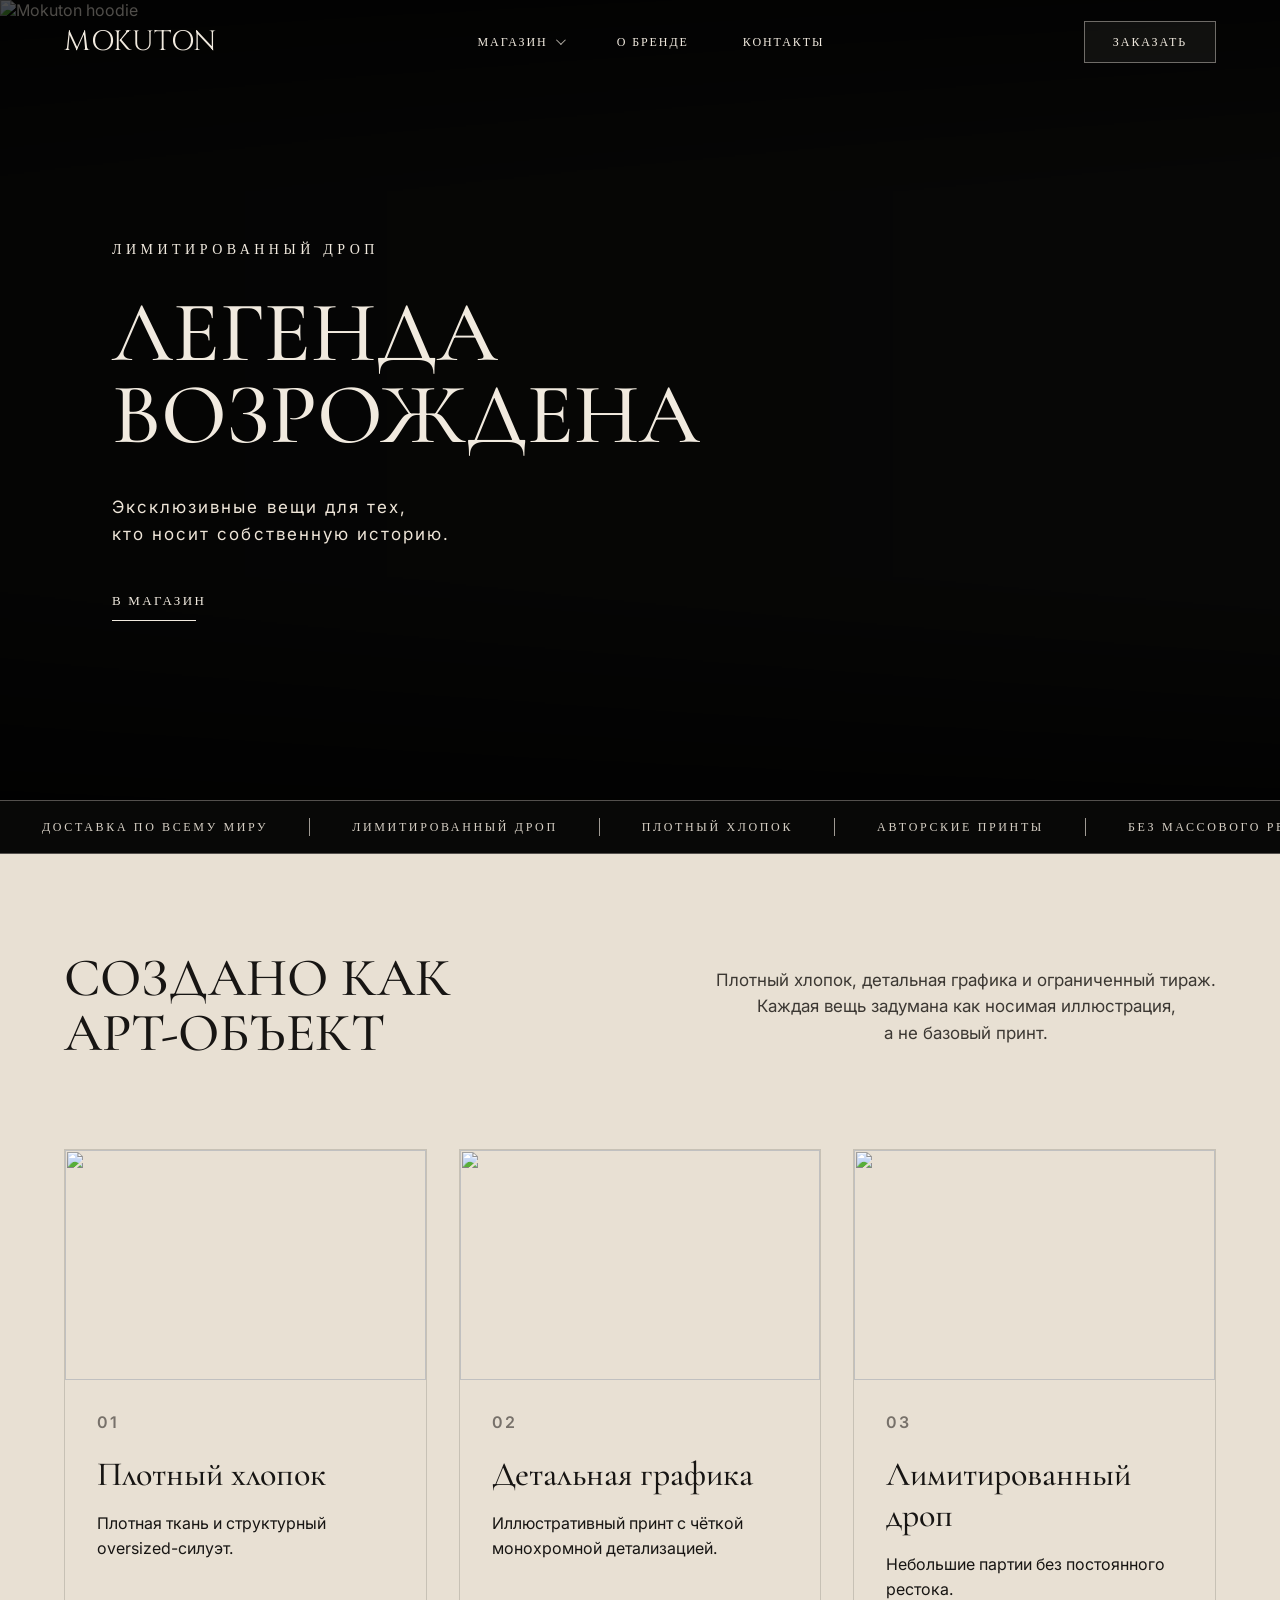
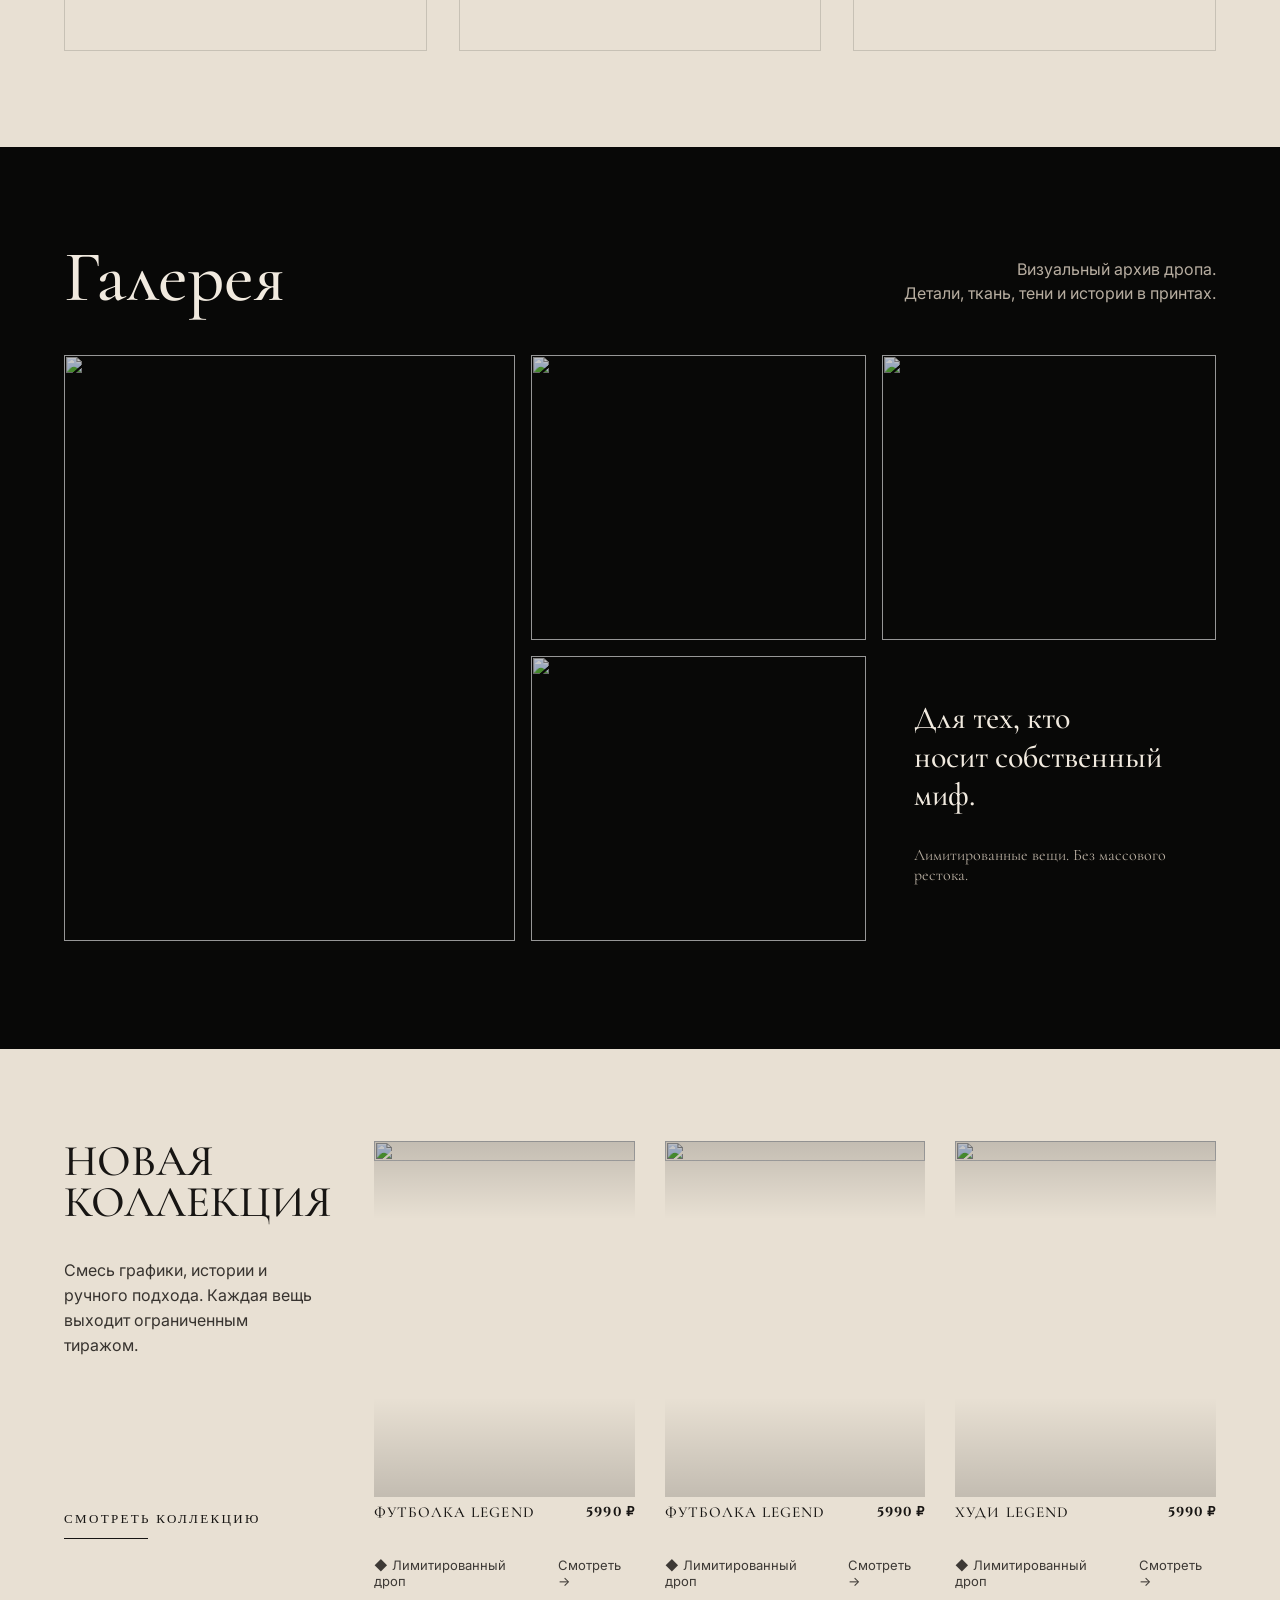
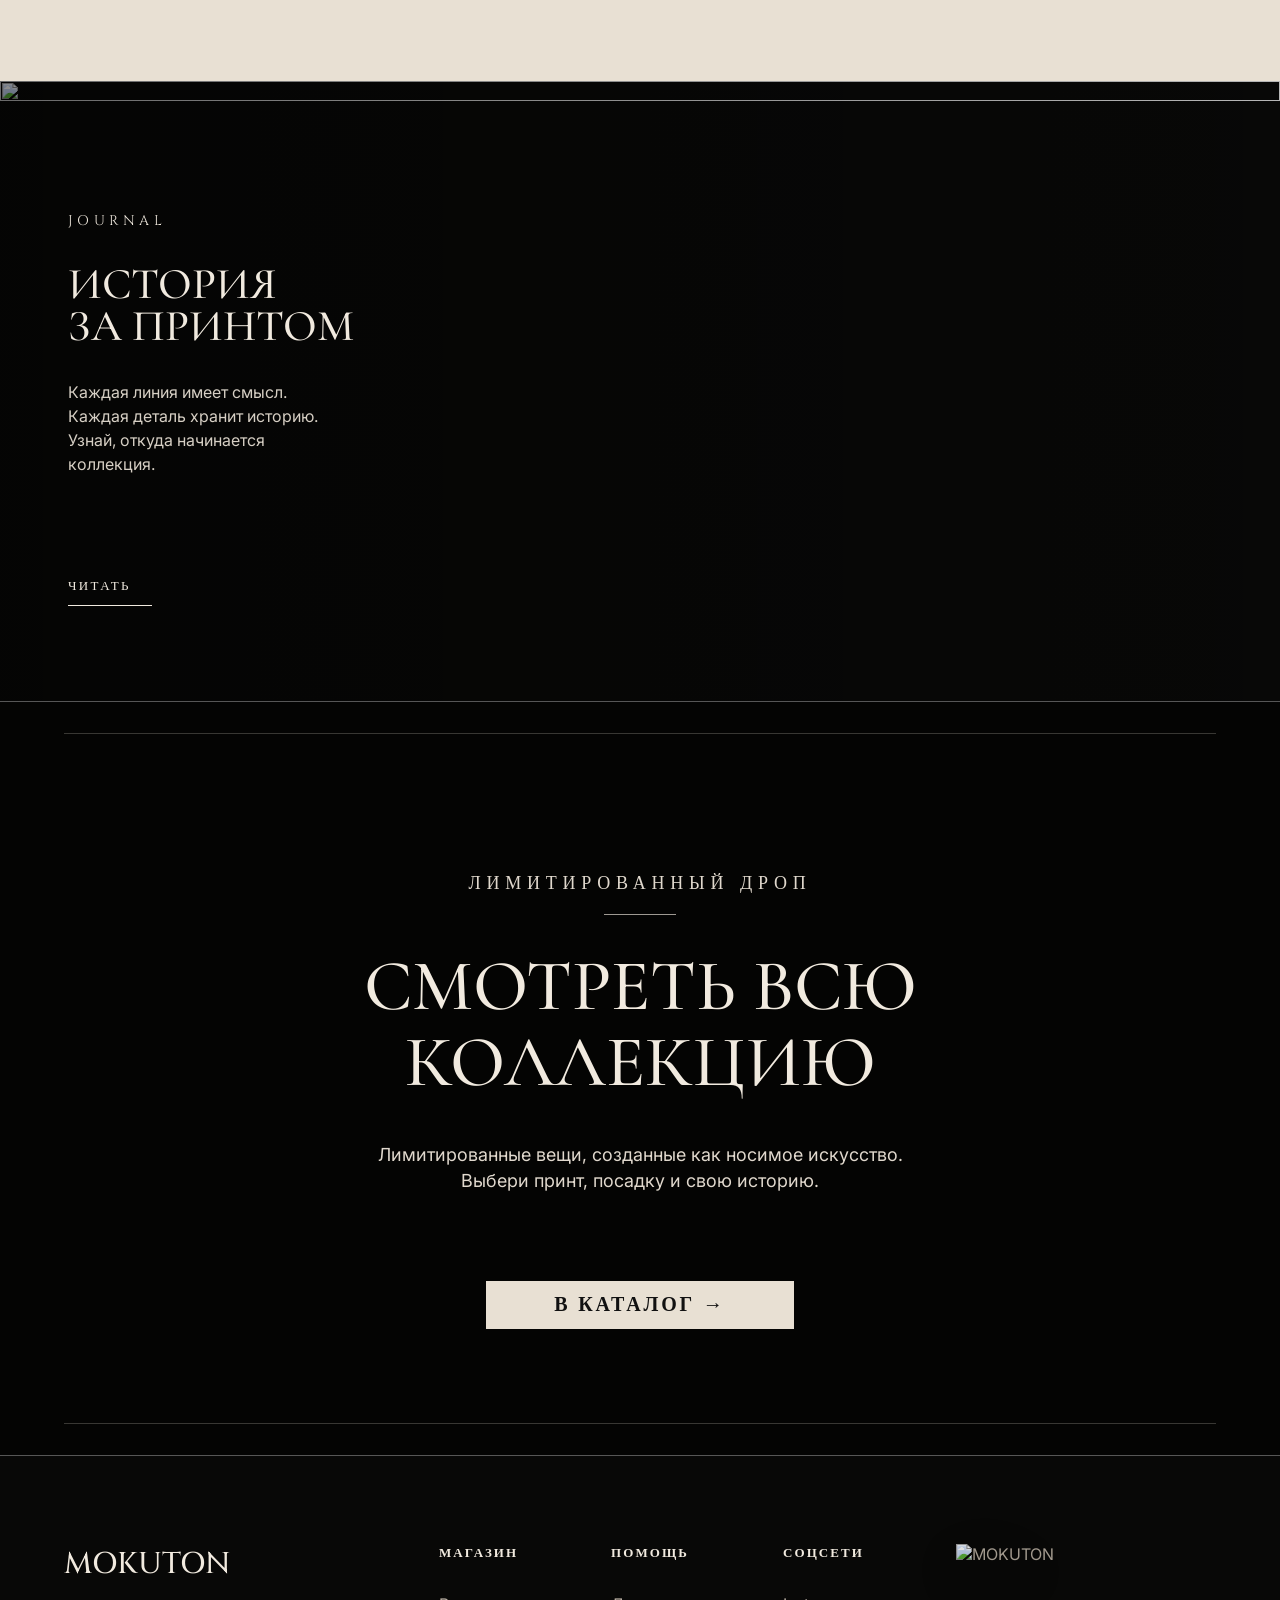
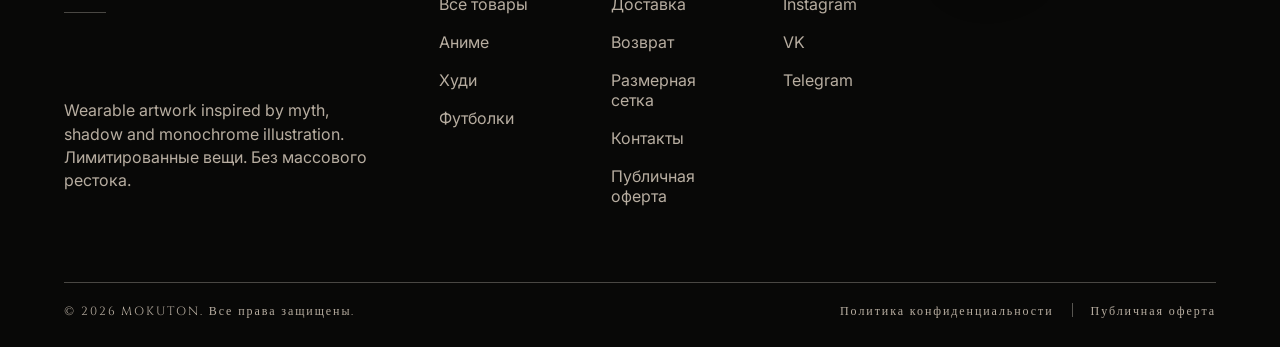
==== index.html @ a5b57335 "Add files via upload" ====
<!DOCTYPE html>
<html lang="ru">
<head>
  <meta charset="UTF-8" />
  <meta name="viewport" content="width=device-width, initial-scale=1.0" />
  <title>MOKUTON</title>
  <link rel="icon" href="favicon.ico" sizes="any">
  <link rel="icon" href="favicon.svg" type="image/svg+xml">
  <link rel="icon" type="image/png" sizes="96x96" href="favicon-96x96.png">
  <link rel="apple-touch-icon" sizes="180x180" href="apple-touch-icon.png">
  <link rel="manifest" href="site.webmanifest">
  <link rel="preconnect" href="https://fonts.googleapis.com">
  <link rel="preconnect" href="https://fonts.gstatic.com" crossorigin>
  <link href="https://fonts.googleapis.com/css2?family=Cinzel:wght@400;500;600&family=Cormorant+Garamond:wght@400;500;600&family=Inter:wght@300;400;500;600&display=swap" rel="stylesheet">

  <link rel="stylesheet" href="css/style.css" />
</head>
<body>

  <header class="header">
    <a href="index.html" class="logo">MOKUTON</a>

    <nav class="nav" aria-label="Основная навигация">
      <div class="nav-dropdown">
        <button type="button" class="nav-link nav-dropdown-trigger" aria-label="Открыть меню магазина">
          Магазин
        </button>

        <div class="nav-dropdown-menu" aria-label="Разделы магазина">
          <p class="nav-dropdown-title">Магазин</p>
          <span class="nav-dropdown-divider"></span>
          <a href="catalog.html">Каталог</a>
          <a href="delivery.html#shipping">Доставка</a>
          <a href="delivery.html#returns">Возврат</a>
          <a href="size-guide.html">Размерная сетка</a>
          <a href="contacts.html">Контакты</a>
          <a href="privacy.html">Политика конфиденциальности</a>
          <a href="offer.html">Публичная оферта</a>
        </div>
      </div>

      <a href="index.html#about">О бренде</a>
      <a href="contacts.html">Контакты</a>
    </nav>

    <div class="header-actions">
      <a href="catalog.html" class="header-order-btn">Заказать</a>
    </div>
  </header>

  <main>

    <section class="hero">
      <img src="img/hero-hoodie.png" alt="Mokuton hoodie" class="hero-img">
      <img src="img/hero-hoodie-cut.png" alt="" class="hero-hoodie-cut" aria-hidden="true">

      <div class="hero-content">
        <p class="eyebrow">Лимитированный дроп</p>
        <h1>Легенда<br>возрождена</h1>
        <p class="hero-text">
          Эксклюзивные вещи для тех,<br>
          кто носит собственную историю.
        </p>
        <a href="catalog.html" class="text-link">В магазин</a>
      </div>
    </section>

    <section class="marquee">
      <div class="marquee-track">
        <span>Доставка по всему миру</span>
        <span>Лимитированный дроп</span>
        <span>Плотный хлопок</span>
        <span>Авторские принты</span>
        <span>Без массового рестока</span>

        <span>Доставка по всему миру</span>
        <span>Лимитированный дроп</span>
        <span>Плотный хлопок</span>
        <span>Авторские принты</span>
        <span>Без массового рестока</span>
      </div>
    </section>

    <section class="quality">
      <div class="section-head">
        <h2>Создано как<br>арт-объект</h2>
        <p>
          Плотный хлопок, детальная графика и ограниченный тираж.<br>
          Каждая вещь задумана как носимая иллюстрация,<br>
          а не базовый принт.
        </p>
      </div>

      <div class="quality-grid">
        <article class="quality-card">
          <img src="img/quality-1.png" alt="">
          <div>
            <span>01</span>
            <h3>Плотный хлопок</h3>
            <p>Плотная ткань и структурный oversized-силуэт.</p>
          </div>
        </article>

        <article class="quality-card">
          <img src="img/quality-2.png" alt="">
          <div>
            <span>02</span>
            <h3>Детальная графика</h3>
            <p>Иллюстративный принт с чёткой монохромной детализацией.</p>
          </div>
        </article>

        <article class="quality-card">
          <img src="img/quality-3.png" alt="">
          <div>
            <span>03</span>
            <h3>Лимитированный дроп</h3>
            <p>Небольшие партии без постоянного рестока.</p>
          </div>
        </article>
      </div>
    </section>

    <section class="gallery">
      <div class="gallery-top">
        <h2>Галерея</h2>
        <p>
          Визуальный архив дропа.<br>
          Детали, ткань, тени и истории в принтах.
        </p>
      </div>

      <div class="gallery-grid">
        <img class="gallery-large" src="img/gallery-1.png" alt="">
        <img src="img/gallery-2.png" alt="">
        <img src="img/gallery-4.png" alt="">
        <img src="img/gallery-3.png" alt="">

        <div class="gallery-note">
          <h3>Для тех, кто<br>носит собственный миф.</h3>
          <p>Лимитированные вещи. Без массового рестока.</p>
        </div>
      </div>
    </section>

    <section class="collection" id="collection">
      <div class="collection-text">
        <h2>Новая<br>коллекция</h2>
        <p>
          Смесь графики, истории и ручного подхода.
          Каждая вещь выходит ограниченным тиражом.
        </p>
        <a href="catalog.html" class="text-link dark">Смотреть коллекцию</a>
      </div>

      <div class="product-grid">
        <article class="product-card">
          <img src="img/tshirt-black.png" alt="">
          <div class="product-row">
            <h3>Футболка Legend</h3>
            <strong>5990 ₽</strong>
          </div>
          <div class="product-row small">
            <span>◆ Лимитированный дроп</span>
            <a href="catalog.html">Смотреть →</a>
          </div>
        </article>

        <article class="product-card">
          <img src="img/tshirt-white.png" alt="">
          <div class="product-row">
            <h3>Футболка Legend</h3>
            <strong>5990 ₽</strong>
          </div>
          <div class="product-row small">
            <span>◆ Лимитированный дроп</span>
            <a href="catalog.html">Смотреть →</a>
          </div>
        </article>

        <article class="product-card">
          <img src="img/hoodie-white.png" alt="">
          <div class="product-row">
            <h3>Худи Legend</h3>
            <strong>5990 ₽</strong>
          </div>
          <div class="product-row small">
            <span>◆ Лимитированный дроп</span>
            <a href="catalog.html">Смотреть →</a>
          </div>
        </article>
      </div>
    </section>

    <section class="story" id="story">
      <img src="img/story-fon.png" alt="" class="story-img">

      <div class="story-content">
        <p class="eyebrow">Journal</p>
        <h2>История<br>за принтом</h2>
        <p>
          Каждая линия имеет смысл.<br>
          Каждая деталь хранит историю.<br>
          Узнай, откуда начинается<br>
          коллекция.
        </p>
        <a href="contacts.html" class="text-link">Читать</a>
      </div>
    </section>

    <section class="catalog-cta">
      <div class="catalog-bg-slider">
        <img src="img/fon-end-wide.png" alt="">
      </div>

      <div class="catalog-content">
        <p class="eyebrow">Лимитированный дроп</p>
        <h2>Смотреть всю<br>коллекцию</h2>
        <p>
            Лимитированные вещи, созданные как носимое искусство.<br>
            Выбери принт, посадку и свою историю.
        </p>
        <a href="catalog.html" class="big-btn">В каталог →</a>
      </div>
    </section>

  </main>

  <footer class="footer" id="about">
    <div class="footer-grid">
      <div>
        <h2>MOKUTON</h2>
        <p>
          Wearable artwork inspired by myth,<br>
          shadow and monochrome illustration.<br>
          Лимитированные вещи. Без массового рестока.
        </p>
      </div>

      <div>
        <h4>Магазин</h4>
        <a href="catalog.html">Все товары</a>
        <a href="catalog.html">Аниме</a>
        <a href="catalog.html">Худи</a>
        <a href="catalog.html">Футболки</a>
      </div>

      <div>
        <h4>Помощь</h4>
        <a href="delivery.html#shipping">Доставка</a>
        <a href="delivery.html#returns">Возврат</a>
        <a href="size-guide.html">Размерная сетка</a>
        <a href="contacts.html">Контакты</a>
        <a href="offer.html">Публичная оферта</a>
      </div>

      <div>
        <h4>Соцсети</h4>
        <a href="contacts.html">Instagram</a>
        <a href="contacts.html">VK</a>
        <a href="contacts.html">Telegram</a>
      </div>

      <div class="footer-logo-card">
        <img src="img/logo-footer.png" alt="MOKUTON" class="footer-logo-img">
      </div>
    </div>

    <div class="footer-bottom">
      <span>© 2026 MOKUTON. Все права защищены.</span>

      <div class="footer-legal">
        <a href="privacy.html">Политика конфиденциальности</a>
        <a href="offer.html">Публичная оферта</a>
      </div>
    </div>
  </footer>

  <script src="js/main.js"></script>
</body>
</html>
---- css/style.css ----
:root {
  --black: #080807;
  --dark: #11100e;
  --cream: #e8e0d3;
  --text: #f1eadf;
  --muted: #b7ada0;
  --line: rgba(241, 234, 223, 0.28);
}

* {
  box-sizing: border-box;
}

body {
  margin: 0;
  background: var(--black);
  color: var(--text);
  font-family: "Inter", sans-serif;
}

a {
  color: inherit;
  text-decoration: none;
}

img {
  width: 100%;
  display: block;
}

.header {
  position: fixed;
  z-index: 100;
  top: 0;
  left: 0;
  width: 100%;
  height: 84px;
  padding: 0 64px;

  display: grid;
  grid-template-columns: 1fr auto 1fr;
  align-items: center;

  color: var(--text);
  font-family: "Cinzel", serif;
  letter-spacing: 0.16em;
  text-transform: uppercase;
  font-size: 12px;

  background: transparent;
  border-bottom: 1px solid transparent;

  transition:
    background 0.35s ease,
    backdrop-filter 0.35s ease,
    border-color 0.35s ease,
    box-shadow 0.35s ease;
}

.header.scrolled {
  background: rgba(8, 8, 8, 0.75);
  backdrop-filter: blur(12px);
  -webkit-backdrop-filter: blur(12px);
  border-bottom: 1px solid rgba(255, 255, 255, 0.08);
  box-shadow: 0 8px 30px rgba(0, 0, 0, 0.25);
}

.logo {
  font-family: "Cinzel", serif;
  font-size: 28px;
  letter-spacing: 0.02em;
  text-transform: none;
}

.nav {
  display: flex;
  gap: 48px;
}

.header-actions {
  display: flex;
  justify-content: flex-end;
  gap: 36px;
}

.hero {
  position: relative;
  min-height: 800px;
  overflow: hidden;
}

.hero::after {
  content: "";
  position: absolute;
  inset: 0;
  background:
    linear-gradient(to bottom, rgba(0,0,0,.55), rgba(0,0,0,0) 24%, rgba(0,0,0,0) 72%, rgba(0,0,0,.65)),
    linear-gradient(90deg, rgba(0,0,0,.35), rgba(0,0,0,.03));
  pointer-events: none;
  z-index: 1;
}

.story::after,
.catalog-cta::after {
  content: "";
  position: absolute;
  inset: 0;
  background: linear-gradient(90deg, rgba(0,0,0,.45), rgba(0,0,0,.05));
  pointer-events: none;
}

.hero-img,
.story-img,
.catalog-bg {
  height: 100%;
  min-height: inherit;
  object-fit: cover;
}

.hero-content {
  position: absolute;
  z-index: 2;
  top: 240px;
  left: 112px;
  max-width: 460px;
}

.eyebrow {
  margin: 0 0 34px;
  font-family: "Cinzel", serif;
  font-size: 14px;
  letter-spacing: 0.32em;
  text-transform: uppercase;
}

h1,
h2,
h3 {
  margin: 0;
  font-family: "Cormorant Garamond", serif;
  font-weight: 500;
}

.hero h1 {
  font-size: 86px;
  line-height: 0.95;
  text-transform: uppercase;
}

.hero-text {
  margin: 38px 0 42px;
  font-size: 17px;
  line-height: 1.55;
  letter-spacing: 0.12em;
  color: #eee5d8;
}

.text-link {
  position: relative;
  font-family: "Cinzel", serif;
  font-size: 13px;
  letter-spacing: 0.18em;
  text-transform: uppercase;
}

.text-link::after {
  content: "";
  display: block;
  width: 84px;
  height: 1px;
  margin-top: 10px;
  background: currentColor;
}

.quality {
  background: var(--cream);
  color: #171513;
  padding: 96px 64px;
}

.section-head {
  display: flex;
  justify-content: space-between;
  align-items: flex-start;
  gap: 48px;
  margin-bottom: 86px;
}

.section-head h2 {
  font-size: 54px;
  line-height: 1.02;
  text-transform: uppercase;
}

.section-head p {
  max-width: 520px;
  text-align: center;
  font-size: 17px;
  line-height: 1.55;
  color: #3c3833;
}

.quality-grid {
  display: grid;
  grid-template-columns: repeat(3, 1fr);
  gap: 32px;
}

.quality-card {
  border: 1px solid rgba(0,0,0,.14);
}

.quality-card img {
  height: 230px;
  object-fit: cover;
}

.quality-card div {
  min-height: 220px;
  padding: 32px;
}

.quality-card span {
  font-weight: 600;
  color: #77716a;
  letter-spacing: 0.12em;
}

.quality-card h3 {
  margin-top: 22px;
  font-size: 34px;
}

.quality-card p {
  font-size: 16px;
  line-height: 1.55;
}

.gallery {
  padding: 86px 64px 108px;
  background: var(--black);
}

.gallery-top {
  display: flex;
  justify-content: space-between;
  align-items: flex-end;
  margin-bottom: 34px;
}

.gallery-top h2 {
  font-size: 72px;
}

.gallery-top p {
  text-align: right;
  color: var(--muted);
  line-height: 1.5;
}

.gallery-grid {
  display: grid;
  grid-template-columns: 1.35fr 1fr 1fr;
  grid-auto-rows: 285px;
  gap: 16px;
}

.gallery-grid img {
  height: 100%;
  object-fit: cover;
}

.gallery-large {
  grid-row: span 2;
}

.gallery-note {
  padding: 40px 32px;
  display: flex;
  flex-direction: column;
  justify-content: flex-end;
}

.gallery-note h3 {
  font-size: 32px;
  line-height: 1.2;
}

.gallery-note p {
  margin-top: 30px;
  font-family: "Cormorant Garamond", serif;
  color: var(--muted);
}

.collection {
  display: grid;
  grid-template-columns: 250px 1fr;
  gap: 60px;
  padding: 92px 64px;
  background: var(--cream);
  color: #171513;
}

.collection-text h2 {
  font-size: 44px;
  line-height: 0.95;
  text-transform: uppercase;
}

.collection-text p {
  margin: 34px 0 150px;
  font-size: 16px;
  line-height: 1.55;
  color: #37332f;
}

.product-grid {
  display: grid;
  grid-template-columns: repeat(3, 1fr);
  gap: 30px;
}

.product-card img {
  aspect-ratio: 1 / 1.3;
  object-fit: cover;
}

.product-row {
  display: flex;
  justify-content: space-between;
  gap: 20px;
  margin-top: 24px;
  font-family: "Cinzel", serif;
  font-size: 13px;
  letter-spacing: 0.08em;
  text-transform: uppercase;
}

.product-row.small {
  margin-top: 36px;
  font-family: "Inter", sans-serif;
  text-transform: none;
  letter-spacing: 0;
  color: #3d3935;
}

.marquee {
  overflow: hidden;
  border-top: 1px solid rgba(241, 234, 223, 0.32);
  border-bottom: 1px solid rgba(241, 234, 223, 0.32);
  background: #080807;
  color: #d6cfc4;
  font-family: "Cinzel", serif;
  letter-spacing: 0.22em;
  text-transform: uppercase;
  font-size: 12px;
}

.marquee-track {
  display: flex;
  width: max-content;
  animation: marquee 24s linear infinite;
}

.marquee span {
  position: relative;
  padding: 18px 42px;
  white-space: nowrap;
}

.marquee span::after {
  content: "";
  position: absolute;
  right: 0;
  top: 17px;
  width: 1px;
  height: 18px;
  background: rgba(241, 234, 223, 0.65);
}

@keyframes marquee {
  from {
    transform: translateX(0);
  }

  to {
    transform: translateX(-50%);
  }
}

.story {
  position: relative;
  min-height: 620px;
  overflow: hidden;
}

.story-content {
  position: absolute;
  z-index: 2;
  top: 130px;
  left: 68px;
}

.story h2 {
  font-size: 44px;
  line-height: 0.95;
  text-transform: uppercase;
}

.story p:not(.eyebrow) {
  margin: 32px 0 98px;
  color: #d6cfc4;
  line-height: 1.5;
}

.catalog-cta {
  position: relative;
  min-height: 755px;
  overflow: hidden;
  display: flex;
  align-items: center;
  justify-content: center;
  text-align: center;
  background: #080807;
}

.catalog-bg-slider {
  position: absolute;
  inset: 0;
  width: 100%;
  height: 100%;
  overflow: hidden;
}

.catalog-bg-slider img {
  position: absolute;
  top: 0;
  left: 50%;
  height: 100%;
  width: 140%;
  max-width: none;
  object-fit: cover;
  transform: translateX(-50%);
  animation: catalog-pan 38s ease-in-out infinite alternate;
}

@keyframes catalog-pan {
  0% {
    transform: translateX(-56%);
  }

  100% {
    transform: translateX(-44%);
  }
}

.catalog-cta::after {
  content: "";
  position: absolute;
  inset: 0;
  background: rgba(0,0,0,.55);
  pointer-events: none;
  z-index: 1;
}

.catalog-cta::before {
  content: "";
  position: absolute;
  z-index: 2;
  left: 64px;
  right: 64px;
  top: 32px;
  bottom: 32px;
  border-top: 1px solid rgba(241, 234, 223, 0.22);
  border-bottom: 1px solid rgba(241, 234, 223, 0.22);
  pointer-events: none;
}

.catalog-content {
  position: relative;
  z-index: 3;
  max-width: 900px;
  padding: 0 24px;
  text-align: center;
}

.catalog-content .eyebrow::after {
  content: "";
  display: block;
  width: 72px;
  height: 1px;
  margin: 18px auto 0;
  background: rgba(241, 234, 223, 0.65);
}


.catalog-content .eyebrow {
  margin-bottom: 34px;
}

.catalog-content h2 {
  font-size: 72px;
  line-height: 1.05;
  text-transform: uppercase;
}

.catalog-content p {
  margin: 42px 0 88px;
  font-size: 18px;
  line-height: 1.4;
  color: #e0d8cd;
}

.big-btn {
  display: inline-flex;
  align-items: center;
  justify-content: center;
  min-width: 308px;
  height: 48px;
  background: var(--cream);
  color: #111;
  font-family: "Cinzel", serif;
  font-weight: 600;
  font-size: 20px;
  letter-spacing: 0.14em;
  text-transform: uppercase;
}

.footer {
  padding: 88px 64px 28px;
  background: var(--black);
  color: var(--muted);
}

.footer-grid {
  display: grid;
  grid-template-columns: 2.2fr .8fr .8fr .8fr 1.8fr;
  gap: 56px;
  padding-bottom: 58px;
  border-bottom: 1px solid var(--line);
}

.footer h2 {
  font-family: "Cinzel", serif;
  font-size: 30px;
  color: var(--text);
  margin-bottom: 86px;
}

.footer h4 {
  margin: 0 0 32px;
  font-family: "Cinzel", serif;
  color: var(--text);
  letter-spacing: 0.16em;
  text-transform: uppercase;
  font-size: 13px;
}

.footer a {
  display: block;
  margin-bottom: 18px;
}

.footer p {
  line-height: 1.45;
}

.footer form {
  margin-top: 22px;
  display: flex;
  height: 48px;
  border: 1px solid var(--line);
}

.footer input {
  flex: 1;
  min-width: 0;
  border: 0;
  background: transparent;
  color: var(--text);
  padding: 0 16px;
  font-family: "Cinzel", serif;
  letter-spacing: 0.14em;
}

.footer button {
  border: 0;
  background: transparent;
  color: var(--text);
  padding: 0 18px;
  font-family: "Cinzel", serif;
  text-transform: uppercase;
  letter-spacing: 0.14em;
}

.footer-bottom {
  display: flex;
  justify-content: space-between;
  padding-top: 20px;
  font-family: "Cinzel", serif;
  font-size: 12px;
  letter-spacing: 0.16em;
}

@media (max-width: 900px) {
  .header {
    padding: 0 24px;
    grid-template-columns: 1fr auto;
  }

  .nav {
    display: none;
  }

  .header-actions {
    gap: 18px;
    font-size: 10px;
  }

  .hero {
    min-height: 720px;
  }

  .hero-content {
    left: 28px;
    top: 220px;
  }

  .hero h1 {
    font-size: 58px;
  }

  .quality,
  .gallery,
  .collection,
  .footer {
    padding-left: 24px;
    padding-right: 24px;
  }

  .section-head,
  .gallery-top {
    display: block;
  }

  .section-head p,
  .gallery-top p {
    text-align: left;
  }

  .quality-grid,
  .product-grid,
  .footer-grid {
    grid-template-columns: 1fr;
  }

  .collection {
    grid-template-columns: 1fr;
  }

  .collection-text p {
    margin-bottom: 42px;
  }

  .gallery-grid {
    grid-template-columns: 1fr;
    grid-auto-rows: auto;
  }

  .gallery-grid img,
  .gallery-large {
    height: auto;
    grid-row: auto;
  }

  .catalog-content h2 {
    font-size: 46px;
  }

  .footer-bottom {
    display: block;
  }

  .footer-bottom span {
    display: block;
    margin-bottom: 14px;
  }
}

/* Затемнение фотографий в галерее */
.gallery-grid img {
  filter: brightness(0.78);
}

/* На наведении чуть светлее */
.gallery-grid img:hover {
  filter: brightness(0.95);
  transition: filter 0.3s ease;
}

/* Затемнение сверху и снизу в карточках коллекции */
.product-card img {
  filter: brightness(0.9);
}

/* Более кинематографичная виньетка на карточках */
.product-card {
  position: relative;
}

.product-card::after {
  content: "";
  position: absolute;
  left: 0;
  right: 0;
  top: 0;
  height: calc(100% - 92px);
  pointer-events: none;
  background:
    linear-gradient(to bottom, rgba(0,0,0,0.16), rgba(0,0,0,0) 22%, rgba(0,0,0,0) 72%, rgba(0,0,0,0.16));
}

.footer h2::after {
  content: "";
  display: block;
  width: 42px;
  height: 1px;
  margin-top: 28px;
  background: rgba(241, 234, 223, 0.28);
}
/* ==============================
   CATALOG PAGE
   ============================== */

.catalog-page {
  background: var(--black);
  color: var(--text);
  min-height: 100vh;
}

.catalog-hero-screen {
  min-height: 520px;
  padding: 170px 64px 92px;
  display: flex;
  flex-direction: column;
  justify-content: flex-end;
  background:
    radial-gradient(circle at 72% 22%, rgba(232, 224, 211, 0.16), transparent 28%),
    linear-gradient(135deg, rgba(232, 224, 211, 0.08), rgba(8, 8, 7, 0) 48%),
    #080807;
  border-bottom: 1px solid rgba(241, 234, 223, 0.18);
}

.catalog-hero-screen h1 {
  max-width: 820px;
  font-size: 92px;
  line-height: 0.9;
  text-transform: uppercase;
}

.catalog-hero-screen p:not(.eyebrow) {
  max-width: 590px;
  margin: 38px 0 0;
  color: var(--muted);
  font-size: 17px;
  line-height: 1.55;
}

.catalog-constructor {
  padding: 88px 64px 110px;
}

.quick-catalog {
  margin-bottom: 96px;
  padding: 34px;
  border: 1px solid rgba(241, 234, 223, 0.18);
  background:
    radial-gradient(circle at 80% 18%, rgba(232,224,211,.10), transparent 28%),
    linear-gradient(135deg, rgba(232,224,211,.05), rgba(232,224,211,0) 42%),
    #0c0b0a;
}

.quick-catalog-head {
  display: grid;
  grid-template-columns: minmax(260px, 0.8fr) minmax(360px, 1fr);
  gap: 46px;
  align-items: end;
  padding-bottom: 30px;
  border-bottom: 1px solid rgba(241, 234, 223, 0.16);
}

.quick-catalog-head .eyebrow {
  margin-bottom: 16px;
  color: var(--muted);
}

.quick-catalog-head h2 {
  font-size: 46px;
  line-height: 1;
  text-transform: uppercase;
}

.quick-catalog-head p:not(.eyebrow) {
  max-width: 620px;
  margin: 0;
  color: var(--muted);
  line-height: 1.55;
}

.quick-filter-row {
  display: flex;
  flex-wrap: wrap;
  gap: 12px;
  margin-top: 28px;
}

.quick-filter {
  min-height: 42px;
  padding: 0 20px;
  border: 1px solid rgba(241, 234, 223, 0.25);
  background: transparent;
  color: var(--text);
  font-family: "Cinzel", serif;
  font-size: 12px;
  letter-spacing: 0.14em;
  text-transform: uppercase;
  cursor: pointer;
  transition:
    background 0.25s ease,
    color 0.25s ease,
    border-color 0.25s ease,
    transform 0.25s ease;
}

.quick-filter:hover,
.quick-filter.is-active {
  background: var(--cream);
  color: #111;
  border-color: var(--cream);
}

.quick-filter:hover {
  transform: translateY(-2px);
}

.quick-product-grid {
  display: grid;
  grid-template-columns: repeat(3, 1fr);
  gap: 18px;
  margin-top: 28px;
}

.quick-product-card {
  position: relative;
  overflow: hidden;
  border: 1px solid rgba(241, 234, 223, 0.16);
  background: #11100e;
  color: var(--text);
  padding: 0;
  text-align: left;
  cursor: pointer;
  transition:
    transform 0.28s ease,
    border-color 0.28s ease,
    background 0.28s ease;
}

.quick-product-card:hover {
  transform: translateY(-5px);
  border-color: rgba(241, 234, 223, 0.48);
  background: #151311;
}

.quick-product-kicker {
  position: absolute;
  z-index: 2;
  top: 18px;
  left: 18px;
  right: 18px;
  font-family: "Cinzel", serif;
  font-size: 10px;
  letter-spacing: 0.18em;
  text-transform: uppercase;
  color: rgba(241, 234, 223, 0.74);
}

.quick-product-image {
  height: 255px;
  overflow: hidden;
  background: var(--cream);
}

.quick-product-image img {
  height: 100%;
  object-fit: cover;
  filter: brightness(0.84);
  transition: transform 0.45s ease, filter 0.45s ease;
}

.quick-product-card:hover .quick-product-image img {
  transform: scale(1.045);
  filter: brightness(0.96);
}

.quick-product-info {
  display: flex;
  justify-content: space-between;
  gap: 18px;
  padding: 22px;
  font-family: "Cinzel", serif;
  letter-spacing: 0.08em;
  text-transform: uppercase;
}

.quick-product-info h3 {
  font-size: 20px;
  line-height: 1.05;
}

.quick-product-info strong {
  white-space: nowrap;
  font-size: 13px;
}

.quick-empty {
  grid-column: 1 / -1;
  padding: 34px;
  border: 1px solid rgba(241, 234, 223, 0.16);
  color: var(--muted);
}

.quick-empty h3 {
  color: var(--text);
  font-size: 30px;
}

.catalog-step {
  margin-bottom: 76px;
}

.catalog-step.is-hidden,
.product-result.is-hidden {
  display: none;
}

.catalog-step-head {
  display: grid;
  grid-template-columns: 74px 1fr;
  gap: 24px;
  align-items: start;
  margin-bottom: 28px;
}

.catalog-step-head > span {
  width: 52px;
  height: 52px;
  display: inline-flex;
  align-items: center;
  justify-content: center;
  border: 1px solid rgba(241, 234, 223, 0.34);
  border-radius: 50%;
  font-family: "Cinzel", serif;
  font-size: 13px;
  color: var(--muted);
}

.catalog-step-head h2 {
  font-size: 46px;
  line-height: 1;
  text-transform: uppercase;
}

.catalog-step-head p {
  max-width: 570px;
  margin: 14px 0 0;
  color: var(--muted);
  line-height: 1.5;
}

.choice-grid {
  display: grid;
  gap: 18px;
}

.anime-choice-grid {
  grid-template-columns: repeat(5, 1fr);
}

.design-choice-grid,
.garment-choice-grid {
  grid-template-columns: repeat(3, 1fr);
}

.choice-tile {
  position: relative;
  min-height: 260px;
  padding: 24px;
  overflow: hidden;
  border: 1px solid rgba(241, 234, 223, 0.18);
  background: #11100e;
  color: var(--text);
  cursor: pointer;
  text-align: left;
  transition:
    transform 0.28s ease,
    opacity 0.28s ease,
    border-color 0.28s ease,
    filter 0.28s ease;
}

.choice-tile::before {
  content: "";
  position: absolute;
  inset: 0;
  z-index: 0;
  background:
    linear-gradient(to bottom, rgba(0,0,0,0.04), rgba(0,0,0,0.72)),
    var(--tile-bg, radial-gradient(circle at 50% 30%, rgba(232,224,211,.25), transparent 38%));
  filter: contrast(1.08);
}

.choice-tile::after {
  content: "";
  position: absolute;
  left: 18px;
  right: 18px;
  top: 18px;
  bottom: 18px;
  z-index: 1;
  border: 1px solid rgba(241, 234, 223, 0.16);
  pointer-events: none;
}

.choice-tile:hover {
  transform: translateY(-4px);
  border-color: rgba(241, 234, 223, 0.45);
}

.choice-tile.is-selected {
  border-color: var(--cream);
  transform: translateY(-6px);
}

.choice-tile.is-muted {
  opacity: 0.34;
  filter: grayscale(1);
}

.choice-tile-content {
  position: relative;
  z-index: 2;
  min-height: 212px;
  display: flex;
  flex-direction: column;
  justify-content: flex-end;
}

.choice-tile-kicker {
  margin-bottom: auto;
  font-family: "Cinzel", serif;
  font-size: 11px;
  letter-spacing: 0.22em;
  text-transform: uppercase;
  color: rgba(241, 234, 223, 0.68);
}

.choice-tile h3 {
  font-size: 33px;
  line-height: 1;
}

.choice-tile p {
  margin: 14px 0 0;
  color: #d4cbc0;
  line-height: 1.45;
}

.garment-choice-grid .choice-tile {
  min-height: 210px;
}

.garment-choice-grid .choice-tile-content {
  min-height: 162px;
}

.product-result {
  margin-top: 18px;
  border-top: 1px solid rgba(241, 234, 223, 0.22);
  padding-top: 76px;
}

.product-detail-card {
  display: grid;
  grid-template-columns: minmax(360px, 1.1fr) minmax(360px, 0.9fr);
  gap: 58px;
  align-items: stretch;
}

.product-detail-media {
  position: relative;
  min-height: 660px;
  background: var(--cream);
  overflow: hidden;
}

.product-detail-media img {
  width: 100%;
  height: 100%;
  object-fit: cover;
  filter: brightness(0.92);
}

.product-detail-info {
  padding: 54px;
  border: 1px solid rgba(241, 234, 223, 0.22);
  background:
    linear-gradient(135deg, rgba(232,224,211,.08), rgba(232,224,211,0) 38%),
    #0d0c0b;
}

.product-detail-info .eyebrow {
  margin-bottom: 22px;
  color: var(--muted);
}

.product-detail-info h2 {
  font-size: 62px;
  line-height: 0.94;
  text-transform: uppercase;
}

.product-price {
  margin-top: 30px;
  font-family: "Cinzel", serif;
  font-size: 24px;
  letter-spacing: 0.08em;
}

.product-description {
  max-width: 520px;
  margin: 34px 0 0;
  color: var(--muted);
  line-height: 1.6;
}

.product-options {
  margin-top: 42px;
}

.product-options h3 {
  margin-bottom: 16px;
  font-family: "Cinzel", serif;
  font-size: 13px;
  letter-spacing: 0.18em;
  text-transform: uppercase;
}

.size-list {
  display: flex;
  flex-wrap: wrap;
  gap: 12px;
}

.size-btn {
  width: 54px;
  height: 42px;
  border: 1px solid rgba(241, 234, 223, 0.34);
  background: transparent;
  color: var(--text);
  font-family: "Cinzel", serif;
  cursor: pointer;
}

.size-btn:hover,
.size-btn.is-selected {
  background: var(--cream);
  color: #111;
}

.product-meta {
  display: grid;
  grid-template-columns: 1fr 1fr;
  gap: 18px;
  margin-top: 40px;
  color: var(--muted);
  line-height: 1.45;
}

.product-meta strong {
  display: block;
  margin-bottom: 8px;
  color: var(--text);
  font-family: "Cinzel", serif;
  font-size: 12px;
  letter-spacing: 0.16em;
  text-transform: uppercase;
}

.product-actions {
  display: flex;
  flex-wrap: wrap;
  gap: 14px;
  margin-top: 46px;
}

.product-actions .big-btn {
  min-width: 260px;
  height: 52px;
  font-size: 15px;
}

.secondary-btn {
  min-width: 210px;
  height: 52px;
  display: inline-flex;
  align-items: center;
  justify-content: center;
  border: 1px solid rgba(241, 234, 223, 0.34);
  font-family: "Cinzel", serif;
  font-size: 13px;
  letter-spacing: 0.14em;
  text-transform: uppercase;
}

@media (max-width: 1100px) {
  .anime-choice-grid,
  .quick-product-grid {
    grid-template-columns: repeat(2, 1fr);
  }

  .design-choice-grid,
  .garment-choice-grid,
  .product-detail-card {
    grid-template-columns: 1fr;
  }

  .product-detail-media {
    min-height: 520px;
  }
}

@media (max-width: 900px) {
  .catalog-hero-screen,
  .catalog-constructor {
    padding-left: 24px;
    padding-right: 24px;
  }

  .quick-catalog {
    padding: 24px;
  }

  .quick-catalog-head {
    grid-template-columns: 1fr;
    gap: 20px;
  }

  .quick-catalog-head h2 {
    font-size: 36px;
  }

  .quick-product-grid {
    grid-template-columns: 1fr;
  }

  .catalog-hero-screen h1 {
    font-size: 56px;
  }

  .catalog-step-head {
    grid-template-columns: 1fr;
  }

  .catalog-step-head h2 {
    font-size: 36px;
  }

  .anime-choice-grid,
  .design-choice-grid,
  .garment-choice-grid {
    grid-template-columns: 1fr;
  }

  .product-detail-info {
    padding: 32px 24px;
  }

  .product-detail-info h2 {
    font-size: 42px;
  }

  .product-meta {
    grid-template-columns: 1fr;
  }
}

/* === MOKUTON catalog cards v2: cleaner quick cards + visible tags === */
.quick-product-grid {
  grid-template-columns: repeat(3, minmax(0, 1fr));
  gap: 22px;
}

.quick-product-card {
  display: flex;
  flex-direction: column;
  min-height: 407px;
  border: 1px solid rgba(241, 234, 223, 0.18);
  background: #080807;
  color: rgba(241, 234, 223, 0.82);
  transition:
    transform 0.28s ease,
    border-color 0.28s ease,
    background 0.28s ease,
    color 0.28s ease;
}

.quick-product-card:hover {
  transform: translateY(-5px);
  border-color: rgba(241, 234, 223, 0.58);
  background: #0d0c0b;
  color: #fff;
}

.quick-product-kicker {
  display: none;
}

.quick-product-image {
  height: 285px;
  background: var(--cream);
  overflow: hidden;
  border-bottom: 1px solid rgba(241, 234, 223, 0.12);
}

.quick-product-image img {
  width: 100%;
  height: 100%;
  object-fit: cover;
  filter: brightness(0.88) saturate(0.96);
  transition: transform 0.55s ease, filter 0.55s ease;
}

.quick-product-card:hover .quick-product-image img {
  transform: scale(1.04);
  filter: brightness(1) saturate(1);
}

.quick-product-info {
  display: grid;
  grid-template-columns: 1fr auto;
  grid-template-areas:
    "title price"
    "subtitle tags";
  column-gap: 24px;
  row-gap: 10px;
  align-items: start;
  padding: 24px 26px 26px;
  min-height: 122px;
  font-family: "Cinzel", serif;
  letter-spacing: 0.06em;
  text-transform: none;
}

.quick-product-info h3 {
  grid-area: title;
  margin: 0;
  max-width: 260px;
  color: rgba(241, 234, 223, 0.88);
  font-family: "Inter", sans-serif;
  font-size: 26px;
  font-weight: 400;
  line-height: 1.15;
  letter-spacing: 0.01em;
  text-transform: none;
  transition: color 0.28s ease;
}

.quick-product-card:hover .quick-product-info h3 {
  color: #fff;
}

.quick-product-subtitle {
  grid-area: subtitle;
  color: rgba(241, 234, 223, 0.55);
  font-family: "Cinzel", serif;
  font-size: 11px;
  line-height: 1.25;
  letter-spacing: 0.16em;
  text-transform: uppercase;
  transition: color 0.28s ease;
}

.quick-product-card:hover .quick-product-subtitle {
  color: rgba(241, 234, 223, 0.82);
}

.quick-product-info strong {
  grid-area: price;
  white-space: nowrap;
  color: rgba(241, 234, 223, 0.86);
  font-family: "Inter", sans-serif;
  font-size: 24px;
  font-weight: 400;
  letter-spacing: 0.01em;
  transition: color 0.28s ease;
}

.quick-product-card:hover .quick-product-info strong {
  color: #fff;
}

.quick-product-tags {
  grid-area: tags;
  display: flex;
  flex-direction: column;
  align-items: flex-end;
  gap: 3px;
  max-width: 170px;
}

.quick-product-tags span {
  color: rgba(241, 234, 223, 0.42);
  font-family: "Inter", sans-serif;
  font-size: 13px;
  line-height: 1.1;
  letter-spacing: 0.01em;
  text-transform: none;
  transition: color 0.28s ease;
}

.quick-product-card:hover .quick-product-tags span {
  color: rgba(241, 234, 223, 0.88);
}

.product-tags {
  display: flex;
  flex-wrap: wrap;
  gap: 8px;
  margin: 24px 0 0;
}

.product-tags span {
  display: inline-flex;
  min-height: 30px;
  align-items: center;
  padding: 0 12px;
  border: 1px solid rgba(241, 234, 223, 0.24);
  color: rgba(241, 234, 223, 0.76);
  font-family: "Inter", sans-serif;
  font-size: 13px;
  letter-spacing: 0.02em;
}

@media (max-width: 1100px) {
  .quick-product-grid {
    grid-template-columns: repeat(2, minmax(0, 1fr));
  }
}

@media (max-width: 700px) {
  .quick-product-grid {
    grid-template-columns: 1fr;
  }

  .quick-product-info {
    grid-template-columns: 1fr;
    grid-template-areas:
      "title"
      "subtitle"
      "price"
      "tags";
  }

  .quick-product-tags {
    align-items: flex-start;
  }
}

/* === Product detail gallery with multiple images === */
.product-detail-media {
  display: flex;
  flex-direction: column;
  min-height: 660px;
}

.product-main-image-wrap {
  flex: 1;
  min-height: 560px;
  overflow: hidden;
  background: var(--cream);
}

.product-main-image-wrap img {
  width: 100%;
  height: 100%;
  min-height: 560px;
  object-fit: cover;
  filter: brightness(0.92);
  transition: transform 0.55s ease, filter 0.35s ease;
}

.product-detail-media:hover .product-main-image-wrap img {
  transform: scale(1.025);
  filter: brightness(0.98);
}

.product-thumbs {
  display: grid;
  grid-template-columns: repeat(auto-fit, minmax(74px, 1fr));
  gap: 10px;
  padding: 14px;
  border-top: 1px solid rgba(241, 234, 223, 0.16);
  background: #080807;
}

.product-thumb {
  height: 88px;
  padding: 0;
  border: 1px solid rgba(241, 234, 223, 0.18);
  background: var(--cream);
  cursor: pointer;
  overflow: hidden;
  opacity: 0.55;
  transition:
    opacity 0.28s ease,
    border-color 0.28s ease,
    transform 0.28s ease;
}

.product-thumb img {
  width: 100%;
  height: 100%;
  object-fit: cover;
  filter: brightness(0.86);
  transition: transform 0.38s ease, filter 0.28s ease;
}

.product-thumb:hover,
.product-thumb.is-selected {
  opacity: 1;
  border-color: rgba(241, 234, 223, 0.72);
  transform: translateY(-2px);
}

.product-thumb:hover img,
.product-thumb.is-selected img {
  transform: scale(1.06);
  filter: brightness(1);
}

@media (max-width: 1100px) {
  .product-detail-media {
    min-height: auto;
  }

  .product-main-image-wrap {
    min-height: 480px;
  }

  .product-main-image-wrap img {
    min-height: 480px;
  }
}

@media (max-width: 560px) {
  .product-main-image-wrap {
    min-height: 360px;
  }

  .product-main-image-wrap img {
    min-height: 360px;
  }

  .product-thumbs {
    grid-template-columns: repeat(3, 1fr);
  }

  .product-thumb {
    height: 74px;
  }
}

/* === Product gallery: inner dots, wheel switch, hover preview === */
.product-detail-media {
  display: block;
  min-height: 660px;
}

.product-main-image-wrap {
  position: relative;
  min-height: 660px;
  height: 100%;
  overflow: hidden;
  background: var(--cream);
  cursor: default;
}

.product-main-image-wrap img.product-main-image {
  width: 100%;
  height: 100%;
  min-height: 660px;
  object-fit: cover;
  filter: brightness(0.92);
  transition: transform 0.55s ease, filter 0.35s ease, opacity 0.25s ease;
}

.product-detail-media:hover .product-main-image-wrap img.product-main-image {
  transform: scale(1.025);
  filter: brightness(0.98);
}

.product-gallery-dots {
  position: absolute;
  z-index: 6;
  left: 22px;
  top: 50%;
  transform: translateY(-50%);
  display: flex;
  flex-direction: column;
  gap: 12px;
  padding: 10px 8px;
  background: rgba(8, 8, 7, 0.18);
  backdrop-filter: blur(5px);
  -webkit-backdrop-filter: blur(5px);
}

.product-gallery-dot {
  width: 12px;
  height: 12px;
  padding: 0;
  border: 1px solid rgba(232, 224, 211, 0.56);
  background: rgba(232, 224, 211, 0.22);
  cursor: pointer;
  transition:
    background 0.24s ease,
    border-color 0.24s ease,
    transform 0.24s ease,
    box-shadow 0.24s ease;
}

.product-gallery-dot:hover,
.product-gallery-dot.is-selected {
  background: rgba(232, 224, 211, 0.96);
  border-color: rgba(232, 224, 211, 1);
  transform: scale(1.22);
  box-shadow: 0 0 18px rgba(232, 224, 211, 0.22);
}

.product-gallery-hint {
  position: absolute;
  z-index: 5;
  left: 22px;
  bottom: 22px;
  font-family: "Cinzel", serif;
  font-size: 10px;
  letter-spacing: 0.18em;
  text-transform: uppercase;
  color: rgba(241, 234, 223, 0.48);
  opacity: 0;
  transform: translateY(4px);
  transition: opacity 0.24s ease, transform 0.24s ease, color 0.24s ease;
  pointer-events: none;
}

.product-main-image-wrap:hover .product-gallery-hint {
  opacity: 1;
  transform: translateY(0);
  color: rgba(241, 234, 223, 0.78);
}

.gallery-hover-preview {
  position: fixed;
  z-index: 9999;
  width: 138px;
  aspect-ratio: 1 / 1.25;
  pointer-events: none;
  opacity: 0;
  transform: translateY(8px) scale(0.98);
  transition: opacity 0.16s ease, transform 0.16s ease;
  background: #080807;
  border: 1px solid rgba(232, 224, 211, 0.38);
  box-shadow: 0 18px 42px rgba(0, 0, 0, 0.38);
  padding: 6px;
}

.gallery-hover-preview.is-visible {
  opacity: 1;
  transform: translateY(0) scale(1);
}

.gallery-hover-preview img {
  width: 100%;
  height: 100%;
  object-fit: cover;
  display: block;
}

.product-thumbs {
  display: none !important;
}

@media (max-width: 900px) {
  .product-detail-media,
  .product-main-image-wrap,
  .product-main-image-wrap img.product-main-image {
    min-height: 480px;
  }

  .product-gallery-dots {
    left: 16px;
    gap: 10px;
  }

  .gallery-hover-preview {
    display: none;
  }
}


/* === MOKUTON FIX: quick cards layout, price font, skeleton loading, load more button === */
/* This block intentionally overrides older quick-card rules above. */

.quick-product-grid {
  display: grid;
  grid-template-columns: repeat(3, minmax(0, 1fr));
  gap: 22px;
  margin-top: 28px;
}

.quick-product-card {
  position: relative;
  display: flex;
  flex-direction: column;
  min-height: 407px;
  overflow: hidden;
  padding: 0;
  border: 1px solid rgba(241, 234, 223, 0.18);
  background: #080807;
  color: rgba(241, 234, 223, 0.82);
  text-align: left;
  cursor: pointer;
  transition:
    transform 0.28s ease,
    border-color 0.28s ease,
    background 0.28s ease,
    color 0.28s ease;
}

.quick-product-card:hover {
  transform: translateY(-5px);
  border-color: rgba(241, 234, 223, 0.58);
  background: #0d0c0b;
  color: #fff;
}

.quick-product-image {
  height: 285px;
  background: var(--cream);
  overflow: hidden;
  border-bottom: 1px solid rgba(241, 234, 223, 0.12);
}

.quick-product-image img {
  width: 100%;
  height: 100%;
  object-fit: cover;
  filter: brightness(0.88) saturate(0.96);
  transition: transform 0.55s ease, filter 0.55s ease;
}

.quick-product-card:hover .quick-product-image img {
  transform: scale(1.04);
  filter: brightness(1) saturate(1);
}

.quick-product-bottom {
  display: grid;
  grid-template-columns: minmax(0, 1fr) auto;
  gap: 24px;
  align-items: start;
  padding: 24px 26px 26px;
  min-height: 122px;
}

.quick-product-bottom .quick-product-info {
  display: flex;
  flex-direction: column;
  justify-content: flex-start;
  gap: 14px;
  min-width: 0;
  padding: 0;
  min-height: 0;
  font-family: inherit;
  letter-spacing: 0;
  text-transform: none;
}

.quick-product-bottom .quick-product-info h3 {
  margin: 0;
  max-width: 280px;
  color: rgba(241, 234, 223, 0.88);
  font-family: "Inter", sans-serif;
  font-size: 26px;
  font-weight: 400;
  line-height: 1.15;
  letter-spacing: 0.01em;
  text-transform: none;
  transition: color 0.28s ease;
}

.quick-product-card:hover .quick-product-bottom .quick-product-info h3 {
  color: #fff;
}

.quick-product-subtitle {
  color: rgba(241, 234, 223, 0.55);
  font-family: "Cinzel", serif;
  font-size: 11px;
  line-height: 1.25;
  letter-spacing: 0.16em;
  text-transform: uppercase;
  transition: color 0.28s ease;
}

.quick-product-card:hover .quick-product-subtitle {
  color: rgba(241, 234, 223, 0.82);
}

.quick-product-price-tags {
  display: flex;
  flex-direction: column;
  align-items: flex-end;
  text-align: right;
  min-width: max-content;
}

.quick-product-price-tags strong {
  display: block;
  margin: 0 0 18px;
  white-space: nowrap;
  color: rgba(241, 234, 223, 0.86);
  font-family: "Cinzel", serif;
  font-size: 24px;
  font-weight: 400;
  line-height: 1;
  letter-spacing: 0.08em;
  transition:
    color 0.28s ease,
    transform 0.28s ease;
}

.quick-product-card:hover .quick-product-price-tags strong {
  color: #fff;
  transform: translateY(-1px);
}

.quick-product-tags {
  display: flex;
  flex-direction: column;
  align-items: flex-end;
  gap: 4px;
  max-width: 170px;
}

.quick-product-tags span {
  color: rgba(241, 234, 223, 0.42);
  font-family: "Inter", sans-serif;
  font-size: 13px;
  line-height: 1.1;
  letter-spacing: 0.01em;
  text-transform: none;
  white-space: nowrap;
  transition: color 0.28s ease;
}

.quick-product-card:hover .quick-product-tags span {
  color: rgba(241, 234, 223, 0.88);
}

/* Loading skeleton */
.quick-skeleton-card {
  pointer-events: none;
  cursor: default;
}

.quick-skeleton-card:hover {
  transform: none;
  border-color: rgba(241, 234, 223, 0.18);
  background: #080807;
}

.quick-skeleton-image,
.quick-skeleton-line {
  position: relative;
  overflow: hidden;
  background: rgba(232, 224, 211, 0.10);
}

.quick-skeleton-image {
  height: 285px;
  border-bottom: 1px solid rgba(241, 234, 223, 0.12);
}

.quick-skeleton-line {
  height: 14px;
}

.quick-skeleton-title {
  width: 70%;
  height: 28px;
}

.quick-skeleton-subtitle {
  width: 42%;
  height: 12px;
}

.quick-skeleton-price {
  width: 92px;
  height: 22px;
  margin-bottom: 18px;
}

.quick-skeleton-tag {
  width: 120px;
  height: 13px;
  margin-bottom: 7px;
}

.quick-skeleton-tag.short {
  width: 96px;
}

.quick-skeleton-image::after,
.quick-skeleton-line::after {
  content: "";
  position: absolute;
  inset: 0;
  transform: translateX(-100%);
  background: linear-gradient(
    90deg,
    transparent,
    rgba(232, 224, 211, 0.20),
    transparent
  );
  animation: mokuton-skeleton-shimmer 1.45s ease-in-out infinite;
}

@keyframes mokuton-skeleton-shimmer {
  100% {
    transform: translateX(100%);
  }
}

/* Load more */
.quick-more-wrap {
  display: flex;
  justify-content: center;
  margin-top: 34px;
}

.quick-load-more {
  min-width: 260px;
  height: 52px;
  padding: 0 28px;
  border: 1px solid rgba(241, 234, 223, 0.32);
  background: transparent;
  color: var(--text);
  font-family: "Cinzel", serif;
  font-size: 13px;
  letter-spacing: 0.16em;
  text-transform: uppercase;
  cursor: pointer;
  transition:
    background 0.25s ease,
    color 0.25s ease,
    border-color 0.25s ease,
    transform 0.25s ease;
}

.quick-load-more span {
  margin-left: 10px;
  color: rgba(241, 234, 223, 0.52);
  font-family: "Inter", sans-serif;
  font-size: 12px;
  letter-spacing: 0;
  text-transform: none;
  transition: color 0.25s ease;
}

.quick-load-more:hover {
  transform: translateY(-2px);
  border-color: var(--cream);
  background: var(--cream);
  color: #111;
}

.quick-load-more:hover span {
  color: rgba(17, 17, 17, 0.58);
}
@media (max-width: 1100px) {
  .quick-product-grid {
    grid-template-columns: repeat(2, minmax(0, 1fr));
  }
}

@media (max-width: 700px) {
  .quick-product-grid {
    grid-template-columns: 1fr;
  }

  .quick-product-bottom {
    grid-template-columns: 1fr;
  }

  .quick-product-price-tags {
    align-items: flex-start;
    text-align: left;
  }

  .quick-product-tags {
    align-items: flex-start;
  }
}


/* === Garment choice tiles with full clothing silhouettes === */
.garment-choice-grid .choice-tile {
  min-height: 340px;
  padding: 24px;
  background:
    radial-gradient(circle at 50% 38%, rgba(232,224,211,.08), transparent 36%),
    #050505;
}

.garment-choice-grid .choice-tile::before {
  z-index: 2;
  background:
    linear-gradient(to bottom, rgba(0,0,0,0) 36%, rgba(0,0,0,.32) 64%, rgba(0,0,0,.88) 100%),
    linear-gradient(to right, rgba(0,0,0,.22), rgba(0,0,0,0) 34%, rgba(0,0,0,0) 66%, rgba(0,0,0,.22));
  filter: none;
}

.garment-choice-grid .choice-tile .choice-tile-img {
  position: absolute;
  inset: 12px 18px 52px;
  z-index: 1;
  width: calc(100% - 36px);
  height: calc(100% - 64px);
  object-fit: contain;
  object-position: center center;
  filter: brightness(.92) saturate(.95);
  transform: scale(.96);
  transition:
    transform .55s ease,
    filter .55s ease,
    opacity .35s ease;
}

.garment-choice-grid .choice-tile:hover .choice-tile-img,
.garment-choice-grid .choice-tile.is-selected .choice-tile-img {
  transform: scale(1.0);
  filter: brightness(1.03) saturate(1);
}

.garment-choice-grid .choice-tile-content {
  position: relative;
  z-index: 3;
  min-height: 292px;
}

.garment-choice-grid .choice-tile-kicker {
  color: rgba(241, 234, 223, 0.58);
}

.garment-choice-grid .choice-tile h3,
.garment-choice-grid .choice-tile p {
  text-shadow: 0 12px 30px rgba(0,0,0,.82);
}

.garment-choice-grid .choice-tile p {
  max-width: 260px;
  color: rgba(241, 234, 223, 0.78);
}

.garment-choice-grid .choice-tile.is-muted .choice-tile-img {
  opacity: .42;
  filter: grayscale(1) brightness(.62);
}

@media (max-width: 900px) {
  .garment-choice-grid .choice-tile {
    min-height: 300px;
  }

  .garment-choice-grid .choice-tile-content {
    min-height: 252px;
  }
}
.choice-tile {
  min-height: 260px;
}

.choice-tile-img {
  position: absolute;
  inset: 0;
  z-index: 0;

  width: 100%;
  height: 100%;
  object-fit: cover;

  opacity: 0.9;
  filter: brightness(0.72) saturate(0.95);

  transition:
    transform 0.45s ease,
    filter 0.45s ease,
    opacity 0.45s ease;
}

.choice-tile:hover .choice-tile-img {
  transform: scale(1.04);
  filter: brightness(0.9) saturate(1.05);
  opacity: 1;
}

.choice-tile::before {
  z-index: 1;
  background:
    linear-gradient(to bottom, rgba(0,0,0,0.08), rgba(0,0,0,0.18) 45%, rgba(0,0,0,0.78)),
    linear-gradient(90deg, rgba(0,0,0,0.35), rgba(0,0,0,0.02));
}

.choice-tile::after {
  z-index: 2;
}

.choice-tile-content {
  z-index: 3;
}

/* === FIX: product image matches info card height === */

.product-detail-card {
  align-items: stretch;
}

.product-detail-media {
  height: auto;
  min-height: 760px;
}

.product-main-image-wrap {
  height: 100%;
  min-height: 760px;
}

.product-main-image-wrap img.product-main-image {
  height: 100%;
  min-height: 760px;
  object-fit: cover;
  object-position: center;
}

.product-detail-info {
  min-height: 760px;
}

@media (max-width: 1100px) {
  .product-detail-info {
    min-height: auto;
  }

  .product-detail-media,
  .product-main-image-wrap,
  .product-main-image-wrap img.product-main-image {
    height: 620px;
    min-height: 620px;
  }
}

@media (max-width: 560px) {
  .product-detail-media,
  .product-main-image-wrap,
  .product-main-image-wrap img.product-main-image {
    height: 420px;
    min-height: 420px;
  }
}

/* === FIX: stable product card gallery height, no vertical stretching === */

.product-detail-card {
  align-items: start;
}

.product-detail-media {
  height: 760px;
  min-height: 760px;
  max-height: 760px;
}

.product-main-image-wrap {
  height: 760px;
  min-height: 760px;
  max-height: 760px;
}

.product-main-image-wrap img.product-main-image {
  height: 760px;
  min-height: 760px;
  max-height: 760px;
  object-fit: cover;
  object-position: center center;
}

.product-detail-info {
  min-height: 760px;
}

@media (max-width: 1100px) {
  .product-detail-media,
  .product-main-image-wrap,
  .product-main-image-wrap img.product-main-image {
    height: 560px;
    min-height: 560px;
    max-height: 560px;
  }

  .product-detail-info {
    min-height: auto;
  }
}

@media (max-width: 560px) {
  .product-detail-media,
  .product-main-image-wrap,
  .product-main-image-wrap img.product-main-image {
    height: 420px;
    min-height: 420px;
    max-height: 420px;
  }
}

/* === FIX: shorter product info card === */

.product-meta {
  grid-template-columns: 1fr 1fr;
}

.product-meta p:nth-child(3),
.product-meta p:nth-child(4) {
  display: none;
}

.product-detail-info {
  min-height: auto;
  padding-bottom: 54px;
}

.product-actions {
  margin-top: 42px;
}

.quick-product-image {
  position: relative;
  border-bottom: none !important;
}

.quick-product-image::after {
  content: "";
  position: absolute;
  left: 0;
  right: 0;
  bottom: 0;
  height: 18px;
  background: linear-gradient(
    to bottom,
    rgba(8, 8, 7, 0),
    rgba(8, 8, 7, 0.10)
  );
  pointer-events: none;
  z-index: 2;
}

.quick-product-image img {
  position: relative;
  z-index: 1;
}
.quick-product-image {
  background: #080807 !important;
}

.quick-product-image img {
  background: #080807;
}
/* === MOKUTON ORDER MODAL === */

body.order-modal-open {
  overflow: hidden;
}

.order-open-btn {
  border: 0;
  cursor: pointer;
}

.order-modal {
  position: fixed;
  inset: 0;
  z-index: 10000;
  display: none;
}

.order-modal.is-open {
  display: block;
}

.order-modal-backdrop {
  position: absolute;
  inset: 0;
  background: rgba(0, 0, 0, 0.72);
  backdrop-filter: blur(8px);
  -webkit-backdrop-filter: blur(8px);
}

.order-modal-panel {
  position: absolute;
  top: 50%;
  left: 50%;
  width: min(920px, calc(100vw - 32px));
  max-height: calc(100vh - 32px);
  overflow-y: auto;
  transform: translate(-50%, -50%);
  padding: 52px;
  border: 1px solid rgba(241, 234, 223, 0.24);
  background:
    radial-gradient(circle at 82% 12%, rgba(232, 224, 211, 0.12), transparent 28%),
    linear-gradient(135deg, rgba(232, 224, 211, 0.08), rgba(232, 224, 211, 0) 42%),
    #0b0a09;
  color: var(--text);
  box-shadow: 0 32px 90px rgba(0, 0, 0, 0.56);
}

.order-modal-close {
  position: absolute;
  top: 18px;
  right: 22px;
  width: 42px;
  height: 42px;
  border: 1px solid rgba(241, 234, 223, 0.24);
  background: transparent;
  color: var(--text);
  font-size: 28px;
  line-height: 1;
  cursor: pointer;
}

.order-modal-head {
  max-width: 680px;
  margin-bottom: 34px;
}

.order-modal-head .eyebrow {
  margin-bottom: 18px;
  color: var(--muted);
}

.order-modal-head h2 {
  font-size: 56px;
  line-height: 0.95;
  text-transform: uppercase;
}

.order-modal-head p:not(.eyebrow) {
  max-width: 620px;
  margin: 24px 0 0;
  color: var(--muted);
  line-height: 1.55;
}

.order-summary {
  display: grid;
  grid-template-columns: repeat(3, 1fr);
  gap: 14px;
  margin-bottom: 34px;
  padding: 22px;
  border: 1px solid rgba(241, 234, 223, 0.16);
  background: rgba(255, 255, 255, 0.025);
}

.order-summary div {
  min-width: 0;
}

.order-summary span {
  display: block;
  margin-bottom: 8px;
  color: rgba(241, 234, 223, 0.48);
  font-family: "Cinzel", serif;
  font-size: 10px;
  letter-spacing: 0.16em;
  text-transform: uppercase;
}

.order-summary strong {
  display: block;
  color: var(--text);
  font-family: "Inter", sans-serif;
  font-size: 15px;
  font-weight: 400;
  line-height: 1.25;
}

.order-form {
  display: grid;
  grid-template-columns: repeat(2, 1fr);
  gap: 18px;
}

.order-form label {
  display: block;
}

.order-form label:nth-of-type(5),
.order-form label:nth-of-type(6),
.order-modal-message,
.order-submit-btn {
  grid-column: 1 / -1;
}

.order-form span {
  display: block;
  margin-bottom: 9px;
  color: rgba(241, 234, 223, 0.7);
  font-family: "Cinzel", serif;
  font-size: 11px;
  letter-spacing: 0.16em;
  text-transform: uppercase;
}

.order-form input,
.order-form textarea {
  width: 100%;
  border: 1px solid rgba(241, 234, 223, 0.22);
  background: rgba(8, 8, 7, 0.72);
  color: var(--text);
  padding: 15px 16px;
  font-family: "Inter", sans-serif;
  font-size: 15px;
  outline: none;
  resize: vertical;
}

.order-form input:focus,
.order-form textarea:focus {
  border-color: rgba(241, 234, 223, 0.62);
}

.order-modal-message {
  min-height: 22px;
  color: var(--muted);
  line-height: 1.4;
}

.order-modal-message.is-error {
  color: #ffb3a8;
}

.order-modal-message.is-success {
  color: #d8f0c0;
}

.order-submit-btn {
  width: 100%;
  border: 0;
  cursor: pointer;
}

.order-submit-btn:disabled {
  opacity: 0.62;
  cursor: wait;
}

@media (max-width: 760px) {
  .order-modal-panel {
    padding: 34px 22px;
  }

  .order-modal-head h2 {
    font-size: 40px;
  }

  .order-summary {
    grid-template-columns: 1fr;
  }

  .order-form {
    grid-template-columns: 1fr;
  }
}

/* === MOKUTON ORDER SUCCESS POPUP === */

.order-success-popup {
  position: fixed;
  inset: 0;
  z-index: 10001;
  display: none;
}

.order-success-popup.is-open {
  display: block;
}

.order-success-backdrop {
  position: absolute;
  inset: 0;
  background: rgba(0, 0, 0, 0.66);
  backdrop-filter: blur(7px);
  -webkit-backdrop-filter: blur(7px);
}

.order-success-card {
  position: absolute;
  top: 50%;
  left: 50%;
  width: min(430px, calc(100vw - 32px));
  transform: translate(-50%, -50%);
  padding: 38px 30px 30px;
  border: 1px solid rgba(232, 224, 211, 0.36);
  background:
    radial-gradient(circle at 80% 10%, rgba(232, 224, 211, 0.13), transparent 30%),
    linear-gradient(135deg, rgba(232, 224, 211, 0.08), rgba(232, 224, 211, 0) 42%),
    #0b0a09;
  color: var(--text);
  text-align: center;
  box-shadow: 0 28px 80px rgba(0, 0, 0, 0.58);
}

.order-success-icon {
  width: 66px;
  height: 66px;
  margin: 0 auto 24px;
  display: flex;
  align-items: center;
  justify-content: center;
  border-radius: 50%;
  background: var(--cream);
  color: #111;
  font-size: 38px;
  line-height: 1;
  font-family: "Inter", sans-serif;
}

.order-success-card h2 {
  margin: 0 0 24px;
  font-family: "Cormorant Garamond", serif;
  font-size: 38px;
  font-weight: 500;
  line-height: 1;
  text-transform: uppercase;
}

.order-success-number-label {
  margin: 0 0 10px;
  color: var(--muted);
  font-family: "Cinzel", serif;
  font-size: 11px;
  letter-spacing: 0.16em;
  text-transform: uppercase;
}

.order-success-number {
  display: inline-flex;
  max-width: 100%;
  padding: 13px 16px;
  border: 1px solid rgba(232, 224, 211, 0.42);
  background: rgba(232, 224, 211, 0.08);
  color: var(--cream);
  font-family: "Inter", sans-serif;
  font-size: 16px;
  letter-spacing: 0.03em;
  cursor: pointer;
  word-break: break-all;
  transition:
    background 0.24s ease,
    border-color 0.24s ease,
    transform 0.24s ease;
}

.order-success-number:hover {
  transform: translateY(-2px);
  border-color: var(--cream);
  background: rgba(232, 224, 211, 0.13);
}

.order-success-copy-hint {
  min-height: 20px;
  margin: 12px 0 0;
  color: rgba(241, 234, 223, 0.48);
  font-size: 13px;
}

.order-success-copy-hint.is-copied {
  color: #d8f0c0;
}

.order-success-warning {
  margin: 20px 0 28px;
  color: var(--text);
  font-size: 16px;
  line-height: 1.4;
}

.order-success-done {
  width: 100%;
  border: 0;
  cursor: pointer;
}

@media (max-width: 560px) {
  .order-success-card {
    padding: 34px 22px 24px;
  }

  .order-success-card h2 {
    font-size: 32px;
  }

  .order-success-number {
    font-size: 14px;
  }
}

/* === MOKUTON HEADER NAVIGATION UPDATE === */
.nav a,
.nav-link,
.header-actions a {
  transition: color 0.24s ease, opacity 0.24s ease, border-color 0.24s ease, background 0.24s ease, transform 0.24s ease;
}

.nav a:hover,
.nav-link:hover,
.header-actions a:hover {
  color: var(--cream);
  opacity: 1;
}

.nav-dropdown {
  position: relative;
  display: inline-flex;
  align-items: center;
  min-height: 84px;
}

.nav-dropdown > .nav-link {
  display: inline-flex;
  align-items: center;
  gap: 8px;
}

.nav-dropdown > .nav-link::after {
  content: "";
  width: 6px;
  height: 6px;
  border-right: 1px solid currentColor;
  border-bottom: 1px solid currentColor;
  transform: rotate(45deg) translateY(-2px);
  opacity: 0.72;
  transition: transform 0.24s ease, opacity 0.24s ease;
}

.nav-dropdown:hover > .nav-link::after,
.nav-dropdown:focus-within > .nav-link::after {
  transform: rotate(225deg) translateY(-1px);
  opacity: 1;
}

.nav-dropdown-menu {
  position: absolute;
  top: calc(100% - 14px);
  left: 50%;
  min-width: 270px;
  padding: 16px;
  transform: translateX(-50%) translateY(8px);
  opacity: 0;
  visibility: hidden;
  pointer-events: none;
  border: 1px solid rgba(241, 234, 223, 0.18);
  background:
    radial-gradient(circle at 82% 12%, rgba(232, 224, 211, 0.12), transparent 30%),
    rgba(8, 8, 7, 0.92);
  backdrop-filter: blur(14px);
  -webkit-backdrop-filter: blur(14px);
  box-shadow: 0 24px 56px rgba(0, 0, 0, 0.38);
  transition: opacity 0.22s ease, transform 0.22s ease, visibility 0.22s ease;
}

.nav-dropdown:hover .nav-dropdown-menu,
.nav-dropdown:focus-within .nav-dropdown-menu {
  opacity: 1;
  visibility: visible;
  pointer-events: auto;
  transform: translateX(-50%) translateY(0);
}

.nav-dropdown-menu::before {
  content: "";
  position: absolute;
  left: 0;
  right: 0;
  top: -18px;
  height: 18px;
}

.nav-dropdown-menu a {
  display: block;
  padding: 12px 14px;
  color: rgba(241, 234, 223, 0.76);
  font-family: "Inter", sans-serif;
  font-size: 14px;
  line-height: 1.1;
  letter-spacing: 0.02em;
  text-transform: none;
  border-bottom: 1px solid rgba(241, 234, 223, 0.08);
}

.nav-dropdown-menu a:last-child {
  border-bottom: 0;
}

.nav-dropdown-menu a:hover {
  color: #111;
  background: var(--cream);
  transform: translateX(2px);
}

.header-order-btn {
  min-width: 132px;
  height: 42px;
  display: inline-flex !important;
  align-items: center;
  justify-content: center;
  padding: 0 22px;
  border: 1px solid rgba(241, 234, 223, 0.42);
  background: rgba(232, 224, 211, 0.06);
  color: var(--text);
  font-family: "Cinzel", serif;
  font-size: 12px;
  letter-spacing: 0.16em;
  text-transform: uppercase;
}

.header-order-btn:hover {
  border-color: var(--cream);
  background: var(--cream);
  color: #111 !important;
  transform: translateY(-1px);
}

@media (max-width: 900px) {
  .header {
    height: auto;
    min-height: 84px;
    grid-template-columns: 1fr auto;
    align-content: center;
    row-gap: 12px;
    padding-top: 14px;
    padding-bottom: 14px;
  }

  .nav {
    grid-column: 1 / -1;
    order: 3;
    display: flex;
    width: 100%;
    gap: 18px;
    overflow-x: auto;
    padding: 4px 0 2px;
    scrollbar-width: none;
  }

  .nav::-webkit-scrollbar {
    display: none;
  }

  .nav-dropdown {
    min-height: auto;
    position: static;
  }

  .nav-dropdown-menu {
    left: 24px;
    right: 24px;
    top: 100%;
    min-width: 0;
    transform: translateY(8px);
  }

  .nav-dropdown:hover .nav-dropdown-menu,
  .nav-dropdown:focus-within .nav-dropdown-menu {
    transform: translateY(0);
  }

  .header-actions {
    justify-content: flex-end;
  }

  .header-order-btn {
    min-width: 112px;
    height: 38px;
    padding: 0 16px;
    font-size: 11px;
  }
}

/* === MOKUTON STATIC INFO PAGES === */
.info-page {
  min-height: 100vh;
  background: var(--black);
  color: var(--text);
}

.info-hero {
  min-height: 460px;
  padding: 168px 64px 82px;
  display: flex;
  flex-direction: column;
  justify-content: flex-end;
  background:
    radial-gradient(circle at 78% 22%, rgba(232, 224, 211, 0.16), transparent 28%),
    linear-gradient(135deg, rgba(232, 224, 211, 0.08), rgba(8, 8, 7, 0) 48%),
    #080807;
  border-bottom: 1px solid rgba(241, 234, 223, 0.18);
}

.info-hero h1 {
  max-width: 980px;
  white-space: pre-line;
  font-size: 78px;
  line-height: 0.92;
  text-transform: uppercase;
}

.info-hero p:not(.eyebrow) {
  max-width: 650px;
  margin: 34px 0 0;
  color: var(--muted);
  font-size: 17px;
  line-height: 1.55;
}

.info-content {
  padding: 86px 64px 112px;
}

.info-layout {
  display: grid;
  grid-template-columns: 260px minmax(0, 1fr);
  gap: 64px;
  align-items: start;
}

.info-side {
  position: sticky;
  top: 112px;
  padding: 28px;
  border: 1px solid rgba(241, 234, 223, 0.18);
  background: #0d0c0b;
}

.info-side h3 {
  margin-bottom: 24px;
  font-size: 26px;
}

.info-side a {
  display: block;
  padding: 12px 0;
  color: var(--muted);
  border-bottom: 1px solid rgba(241, 234, 223, 0.10);
}

.info-side a:hover {
  color: var(--text);
}

.info-main {
  display: grid;
  gap: 26px;
}

.info-block {
  padding: 42px;
  border: 1px solid rgba(241, 234, 223, 0.16);
  background:
    linear-gradient(135deg, rgba(232, 224, 211, 0.06), rgba(232, 224, 211, 0) 42%),
    #0b0a09;
}

.info-block h2 {
  margin-bottom: 22px;
  font-size: 44px;
  line-height: 1;
  text-transform: uppercase;
}

.info-block p,
.info-block li {
  color: var(--muted);
  font-size: 17px;
  line-height: 1.65;
}

.info-block ul {
  margin: 0;
  padding-left: 20px;
}

.size-table-wrap {
  overflow-x: auto;
}

.size-table {
  width: 100%;
  border-collapse: collapse;
  min-width: 620px;
  color: var(--text);
}

.size-table th,
.size-table td {
  padding: 18px 16px;
  border: 1px solid rgba(241, 234, 223, 0.16);
  text-align: left;
}

.size-table th {
  color: #111;
  background: var(--cream);
  font-family: "Cinzel", serif;
  font-size: 12px;
  letter-spacing: 0.14em;
  text-transform: uppercase;
}

.info-card-grid {
  display: grid;
  grid-template-columns: repeat(3, 1fr);
  gap: 18px;
}

.info-mini-card {
  padding: 28px;
  border: 1px solid rgba(241, 234, 223, 0.16);
  background: rgba(232, 224, 211, 0.04);
}

.info-mini-card span {
  display: block;
  margin-bottom: 18px;
  color: rgba(241, 234, 223, 0.48);
  font-family: "Cinzel", serif;
  font-size: 12px;
  letter-spacing: 0.16em;
  text-transform: uppercase;
}

.info-mini-card h3 {
  margin-bottom: 14px;
  font-size: 30px;
}

.contact-list {
  display: grid;
  gap: 14px;
}

.contact-link {
  display: flex;
  justify-content: space-between;
  gap: 24px;
  padding: 20px 0;
  border-bottom: 1px solid rgba(241, 234, 223, 0.14);
  color: var(--muted);
}

.contact-link strong {
  color: var(--text);
  font-family: "Cinzel", serif;
  letter-spacing: 0.12em;
  text-transform: uppercase;
  font-size: 12px;
}

.contact-link:hover {
  color: var(--text);
}
@media (max-width: 900px) {
  .info-hero,
  .info-content {
    padding-left: 24px;
    padding-right: 24px;
  }

  .info-hero {
    padding-top: 220px;
  }

  .info-hero h1 {
    font-size: 48px;
  }

  .info-layout {
    grid-template-columns: 1fr;
    gap: 28px;
  }

  .info-side {
    position: static;
  }

  .info-block {
    padding: 30px 22px;
  }

  .info-block h2 {
    font-size: 34px;
  }

  .info-card-grid {
    grid-template-columns: 1fr;
  }

  .contact-link {
    display: block;
  }

  .contact-link span {
    display: block;
    margin-top: 8px;
  }
}


/* === MOKUTON HEADER FINAL FIX === */
.header {
  display: flex !important;
  align-items: center;
  justify-content: space-between;
  gap: 34px;
}

.header .logo {
  flex: 0 0 auto;
}

.header .nav {
  flex: 1 1 auto;
  display: flex;
  justify-content: center;
  align-items: center;
  gap: 54px;
  min-width: 0;
}

.header .header-actions {
  flex: 0 0 auto;
  display: flex;
  justify-content: flex-end;
  align-items: center;
}

.nav-dropdown-trigger {
  border: 0;
  background: transparent;
  color: inherit;
  padding: 0;
  font-family: "Cinzel", serif;
  letter-spacing: 0.16em;
  text-transform: uppercase;
  font-size: 12px;
  cursor: pointer;
}

.nav-dropdown-title {
  margin: 0;
  padding: 10px 14px 8px;
  color: var(--text);
  font-family: "Cinzel", serif;
  font-size: 13px;
  letter-spacing: 0.18em;
  text-transform: uppercase;
}

.nav-dropdown-divider {
  display: block;
  height: 1px;
  margin: 0 14px 8px;
  background: rgba(241, 234, 223, 0.24);
}

.nav-dropdown-menu {
  min-width: 310px;
}

@media (max-width: 900px) {
  .header {
    flex-wrap: wrap;
    gap: 12px 18px;
  }

  .header .nav {
    order: 3;
    flex: 0 0 100%;
    justify-content: flex-start;
    gap: 22px;
    overflow-x: auto;
  }

  .header .header-actions {
    margin-left: auto;
  }
}

/* === MOKUTON FIX: contacts page cards restored === */
.contact-grid {
  display: grid;
  grid-template-columns: repeat(4, minmax(0, 1fr));
  gap: 18px;
  margin-top: 34px;
}

.contact-card {
  min-height: 165px;
  padding: 28px;
  border: 1px solid rgba(241, 234, 223, 0.16);
  background:
    radial-gradient(circle at 82% 18%, rgba(232, 224, 211, 0.10), transparent 32%),
    rgba(232, 224, 211, 0.04);
  display: flex;
  flex-direction: column;
  justify-content: space-between;
  transition:
    transform 0.25s ease,
    border-color 0.25s ease,
    background 0.25s ease;
}

.contact-card:hover {
  transform: translateY(-4px);
  border-color: rgba(241, 234, 223, 0.42);
  background:
    radial-gradient(circle at 82% 18%, rgba(232, 224, 211, 0.15), transparent 32%),
    rgba(232, 224, 211, 0.065);
}

.contact-card span {
  display: block;
  color: rgba(241, 234, 223, 0.50);
  font-family: "Cinzel", serif;
  font-size: 11px;
  letter-spacing: 0.18em;
  text-transform: uppercase;
}

.contact-card a,
.contact-card strong {
  display: block;
  margin-top: 36px;
  color: var(--text);
  font-family: "Inter", sans-serif;
  font-size: 20px;
  font-weight: 400;
  line-height: 1.25;
  letter-spacing: 0.01em;
  overflow-wrap: anywhere;
}

.contact-card a:hover {
  color: var(--cream);
}

@media (max-width: 1180px) {
  .contact-grid {
    grid-template-columns: repeat(2, minmax(0, 1fr));
  }
}

@media (max-width: 620px) {
  .contact-grid {
    grid-template-columns: 1fr;
  }

  .contact-card {
    min-height: 140px;
  }
}

/* === MOKUTON PRINT POSITION SELECTOR === */
.print-position-options {
  margin-top: 38px;
}

.print-position-list {
  display: flex;
  flex-wrap: wrap;
  gap: 12px;
}

.print-position-btn {
  min-width: 148px;
  height: 46px;
  padding: 0 22px;
  border: 1px solid rgba(241, 234, 223, 0.34);
  background: transparent;
  color: var(--text);
  font-family: "Cinzel", serif;
  font-size: 12px;
  letter-spacing: 0.14em;
  text-transform: uppercase;
  cursor: pointer;
  transition:
    background 0.24s ease,
    color 0.24s ease,
    border-color 0.24s ease,
    transform 0.24s ease;
}

.print-position-btn:hover,
.print-position-btn.is-selected {
  background: var(--cream);
  color: #111;
  border-color: var(--cream);
}

.print-position-btn:hover {
  transform: translateY(-2px);
}

@media (max-width: 560px) {
  .print-position-btn {
    width: 100%;
  }
}


/* === MOKUTON CATALOG HERO DROP CAROUSEL === */

.catalog-hero-screen.catalog-hero-showcase {
  position: relative;
  min-height: 620px;
  padding-top: 110px;
  padding-bottom: 64px;
  overflow: hidden;
  display: grid;
  grid-template-columns: minmax(360px, 0.92fr) minmax(400px, 1.08fr);
  gap: clamp(28px, 5vw, 76px);
  align-items: end;
}

.catalog-hero-copy {
  position: relative;
  z-index: 6;
  max-width: 820px;
}

.catalog-hero-screen.catalog-hero-showcase::before {
  content: "";
  position: absolute;
  z-index: 1;
  right: -12%;
  top: 12%;
  width: 50vw;
  max-width: 690px;
  aspect-ratio: 1 / 1;
  border-radius: 50%;
  background:
    radial-gradient(circle, rgba(232, 224, 211, 0.07), rgba(232, 224, 211, 0.025) 34%, rgba(232, 224, 211, 0) 68%);
  pointer-events: none;
}

.drop-carousel {
  --drop-side: clamp(230px, 22vw, 380px);
  --drop-back: clamp(120px, 12vw, 210px);
  --drop-front-y: 18px;
  --drop-back-y: -46px;

  position: relative;
  z-index: 4;
  justify-self: end;
  align-self: center;
  width: min(58vw, 850px);
  height: min(44vw, 560px);
  min-height: 430px;
  perspective: 1100px;
  transform-style: preserve-3d;
  pointer-events: none;
}

.drop-carousel::before {
  content: "";
  position: absolute;
  z-index: 0;
  left: 50%;
  top: 52%;
  width: min(56%, 410px);
  height: min(74%, 460px);
  transform: translate(-50%, -50%);
  border-radius: 50%;
  background:
    radial-gradient(circle,
      rgba(232, 224, 211, 0.105),
      rgba(232, 224, 211, 0.040) 38%,
      rgba(232, 224, 211, 0) 72%
    );
  filter: blur(20px);
  opacity: 0.66;
  pointer-events: none;
}

.drop-carousel-ring {
  position: absolute;
  z-index: 1;
  left: 50%;
  top: 56%;
  width: min(74%, 500px);
  height: 24%;
  transform: translate(-50%, -50%) rotate(-7deg);
  border: 1px solid rgba(232, 224, 211, 0.08);
  border-radius: 50%;
  background:
    radial-gradient(ellipse at center, rgba(232, 224, 211, 0.035), rgba(232, 224, 211, 0) 64%);
  box-shadow:
    0 0 30px rgba(232, 224, 211, 0.035),
    inset 0 0 22px rgba(232, 224, 211, 0.025);
  opacity: 0.48;
}

.drop-carousel::after {
  content: "";
  position: absolute;
  left: 50%;
  bottom: 7%;
  width: min(58%, 430px);
  height: 34px;
  transform: translateX(-50%);
  border-radius: 50%;
  background: radial-gradient(ellipse at center, rgba(0, 0, 0, 0.58), rgba(0, 0, 0, 0) 72%);
  filter: blur(8px);
  opacity: 0.72;
}

.drop-carousel-item {
  position: absolute;
  left: 50%;
  top: 50%;

  width: clamp(220px, 28vw, 425px);
  height: clamp(285px, 38vw, 570px);

  max-width: none;
  object-fit: contain;
  object-position: center;
  transform-origin: center center;

  animation: none !important;

  transition:
    transform 2200ms cubic-bezier(.22, .72, .18, 1),
    opacity 2200ms cubic-bezier(.22, .72, .18, 1),
    filter 2200ms cubic-bezier(.22, .72, .18, 1);

  will-change: transform, opacity, filter;
}

/* fallback-положение до запуска JS */
.drop-carousel-item:nth-of-type(1) {
  z-index: 5;
  opacity: 0.90;
  transform: translate(-50%, -50%) translate3d(0, var(--drop-front-y), 150px) scale(0.98);
  filter: brightness(0.80) contrast(0.96) saturate(0.94) drop-shadow(0 28px 38px rgba(0, 0, 0, 0.54));
}

.drop-carousel-item:nth-of-type(2) {
  z-index: 4;
  opacity: 0.36;
  transform: translate(-50%, -50%) translate3d(var(--drop-side), -8px, 24px) scale(0.56);
  filter: brightness(0.28) contrast(0.84) saturate(0.64) blur(0.75px) drop-shadow(0 18px 28px rgba(0, 0, 0, 0.50));
}

.drop-carousel-item:nth-of-type(3) {
  z-index: 2;
  opacity: 0.10;
  transform: translate(-50%, -50%) translate3d(var(--drop-back), var(--drop-back-y), -190px) scale(0.42);
  filter: brightness(0.11) contrast(0.76) saturate(0.46) blur(1.8px) drop-shadow(0 12px 24px rgba(0, 0, 0, 0.46));
}

.drop-carousel-item:nth-of-type(4) {
  z-index: 1;
  opacity: 0.10;
  transform: translate(-50%, -50%) translate3d(calc(var(--drop-back) * -1), var(--drop-back-y), -190px) scale(0.42);
  filter: brightness(0.11) contrast(0.76) saturate(0.46) blur(1.8px) drop-shadow(0 12px 24px rgba(0, 0, 0, 0.46));
}

.drop-carousel-item:nth-of-type(5) {
  z-index: 4;
  opacity: 0.36;
  transform: translate(-50%, -50%) translate3d(calc(var(--drop-side) * -1), -8px, 24px) scale(0.56);
  filter: brightness(0.28) contrast(0.84) saturate(0.64) blur(0.75px) drop-shadow(0 18px 28px rgba(0, 0, 0, 0.50));
}

/* позиции, которыми управляет JS */
.drop-carousel-item.drop-pos-front {
  z-index: 5;
  opacity: 0.90;
  transform: translate(-50%, -50%) translate3d(0, var(--drop-front-y), 150px) scale(0.98);
  filter:
    brightness(0.80)
    contrast(0.96)
    saturate(0.94)
    drop-shadow(0 28px 38px rgba(0, 0, 0, 0.54));
}

.drop-carousel-item.drop-pos-right {
  z-index: 4;
  opacity: 0.36;
  transform: translate(-50%, -50%) translate3d(var(--drop-side), -8px, 24px) scale(0.56);
  filter:
    brightness(0.28)
    contrast(0.84)
    saturate(0.64)
    blur(0.75px)
    drop-shadow(0 18px 28px rgba(0, 0, 0, 0.50));
}

.drop-carousel-item.drop-pos-back-right {
  z-index: 2;
  opacity: 0.10;
  transform: translate(-50%, -50%) translate3d(var(--drop-back), var(--drop-back-y), -190px) scale(0.42);
  filter:
    brightness(0.11)
    contrast(0.76)
    saturate(0.46)
    blur(1.8px)
    drop-shadow(0 12px 24px rgba(0, 0, 0, 0.46));
}

.drop-carousel-item.drop-pos-back-left {
  z-index: 1;
  opacity: 0.10;
  transform: translate(-50%, -50%) translate3d(calc(var(--drop-back) * -1), var(--drop-back-y), -190px) scale(0.42);
  filter:
    brightness(0.11)
    contrast(0.76)
    saturate(0.46)
    blur(1.8px)
    drop-shadow(0 12px 24px rgba(0, 0, 0, 0.46));
}

.drop-carousel-item.drop-pos-left {
  z-index: 4;
  opacity: 0.36;
  transform: translate(-50%, -50%) translate3d(calc(var(--drop-side) * -1), -8px, 24px) scale(0.56);
  filter:
    brightness(0.28)
    contrast(0.84)
    saturate(0.64)
    blur(0.75px)
    drop-shadow(0 18px 28px rgba(0, 0, 0, 0.50));
}

@media (max-width: 1100px) {
  .catalog-hero-screen.catalog-hero-showcase {
    grid-template-columns: minmax(320px, 0.95fr) minmax(350px, 1.05fr);
  }

  .drop-carousel {
    --drop-side: clamp(160px, 18vw, 260px);
    --drop-back: clamp(78px, 9vw, 130px);
    width: 100%;
    min-height: 390px;
  }

  .drop-carousel-item {
    width: clamp(190px, 30vw, 360px);
    height: clamp(250px, 40vw, 500px);
  }
}

@media (max-width: 900px) {
  .catalog-hero-screen.catalog-hero-showcase {
    grid-template-columns: 1fr;
    align-items: start;
    min-height: auto;
    padding-top: 220px;
  }

  .catalog-hero-copy {
    max-width: 680px;
  }

  .drop-carousel {
    --drop-side: min(38vw, 170px);
    --drop-back: min(18vw, 86px);
    justify-self: center;
    width: 100%;
    height: 370px;
    min-height: 370px;
    margin-top: 28px;
  }

  .drop-carousel-item {
    width: clamp(150px, 46vw, 270px);
    height: clamp(215px, 60vw, 365px);
  }
}

@media (max-width: 560px) {
  .catalog-hero-screen.catalog-hero-showcase {
    padding-top: 190px;
  }

  .drop-carousel {
    --drop-side: 34vw;
    --drop-back: 16vw;
    height: 290px;
    min-height: 290px;
    margin-top: 22px;
  }

  .drop-carousel-item {
    width: clamp(122px, 48vw, 205px);
    height: clamp(184px, 64vw, 270px);
  }

  .drop-carousel-ring {
    width: 82%;
  }
}

@media (prefers-reduced-motion: reduce) {
  .drop-carousel-item {
    transition: none;
  }
}
/* === MOKUTON HOME HERO TWO-LAYER PARALLAX === */
/* В hero остается исходная картинка с фоном, а поверх нее двигается PNG-кофта того же размера. */

.hero {
  position: relative;
  min-height: 800px;
  overflow: hidden;
  isolation: isolate;
}

.hero-img {
  position: absolute;
  z-index: 0;
  inset: 0;
  width: 100%;
  height: 100%;
  min-height: 100%;
  max-width: none;
  object-fit: cover;
  object-position: center center;
  transform: none !important;
  will-change: auto;
  pointer-events: none;
  backface-visibility: hidden;
}

.hero-hoodie-cut {
  --hoodie-cut-scale: 1.035;
  position: absolute;
  z-index: 1;
  inset: 0;
  width: 100%;
  height: 100%;
  min-height: 100%;
  max-width: none;
  object-fit: cover;
  object-position: center center;
  pointer-events: none;
  transform: translate3d(0, 0, 0);
  transform-origin: center center;
  will-change: transform;
  backface-visibility: hidden;
}

.hero::after {
  z-index: 2;
}

.hero-content {
  z-index: 3;
  will-change: auto;
  transform: none !important;
  backface-visibility: hidden;
}

@media (max-width: 900px) {
  .hero {
    min-height: 720px;
  }

  .hero-img,
  .hero-hoodie-cut {
    inset: 0;
    width: 100%;
    height: 100%;
    min-height: 100%;
    object-fit: cover;
    object-position: center center;
  }
}

@media (prefers-reduced-motion: reduce) {
  .hero-hoodie-cut {
    transform: none !important;
    will-change: auto;
  }
}
/* === MOKUTON FOOTER CLEANUP === */

.footer-logo-card {
  min-height: 170px;
  display: flex;
  align-items: flex-start;
  justify-content: flex-end;
}

.footer-logo-img {
  width: min(260px, 100%);
  height: auto;
  max-width: 100%;
  object-fit: contain;
  opacity: 0.88;
  filter: drop-shadow(0 18px 38px rgba(0, 0, 0, 0.34));
}

.footer-legal {
  display: inline-flex;
  align-items: center;
  justify-content: flex-end;
  gap: 18px;
  flex-wrap: wrap;
}

.footer-legal a {
  display: inline-flex;
  margin: 0;
}

.footer-legal a + a::before {
  content: "";
  width: 1px;
  height: 14px;
  margin-right: 18px;
  background: rgba(241, 234, 223, 0.34);
}

@media (max-width: 900px) {
  .footer-logo-card {
    justify-content: flex-start;
    min-height: auto;
  }

  .footer-logo-img {
    width: min(220px, 72vw);
  }

  .footer-legal {
    justify-content: flex-start;
    gap: 14px;
    margin-top: 14px;
  }

  .footer-legal a + a::before {
    margin-right: 14px;
  }
}
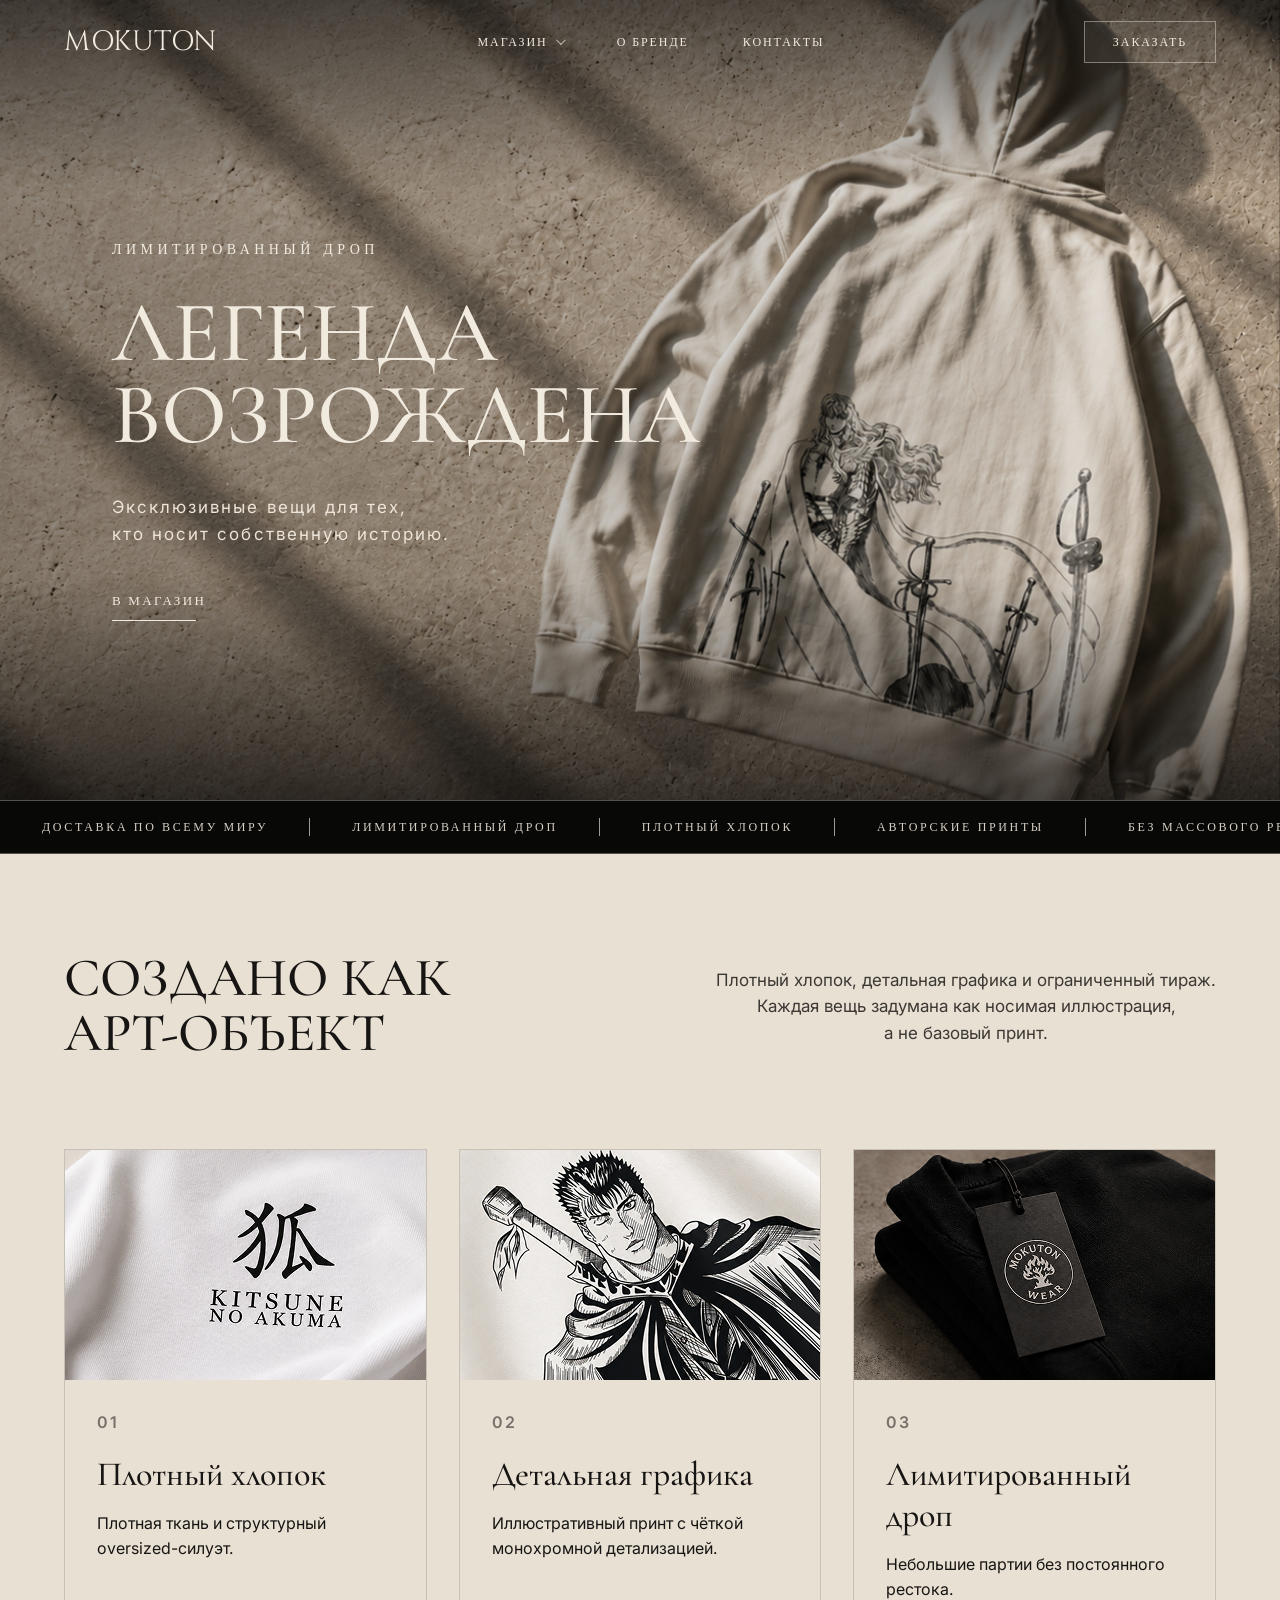
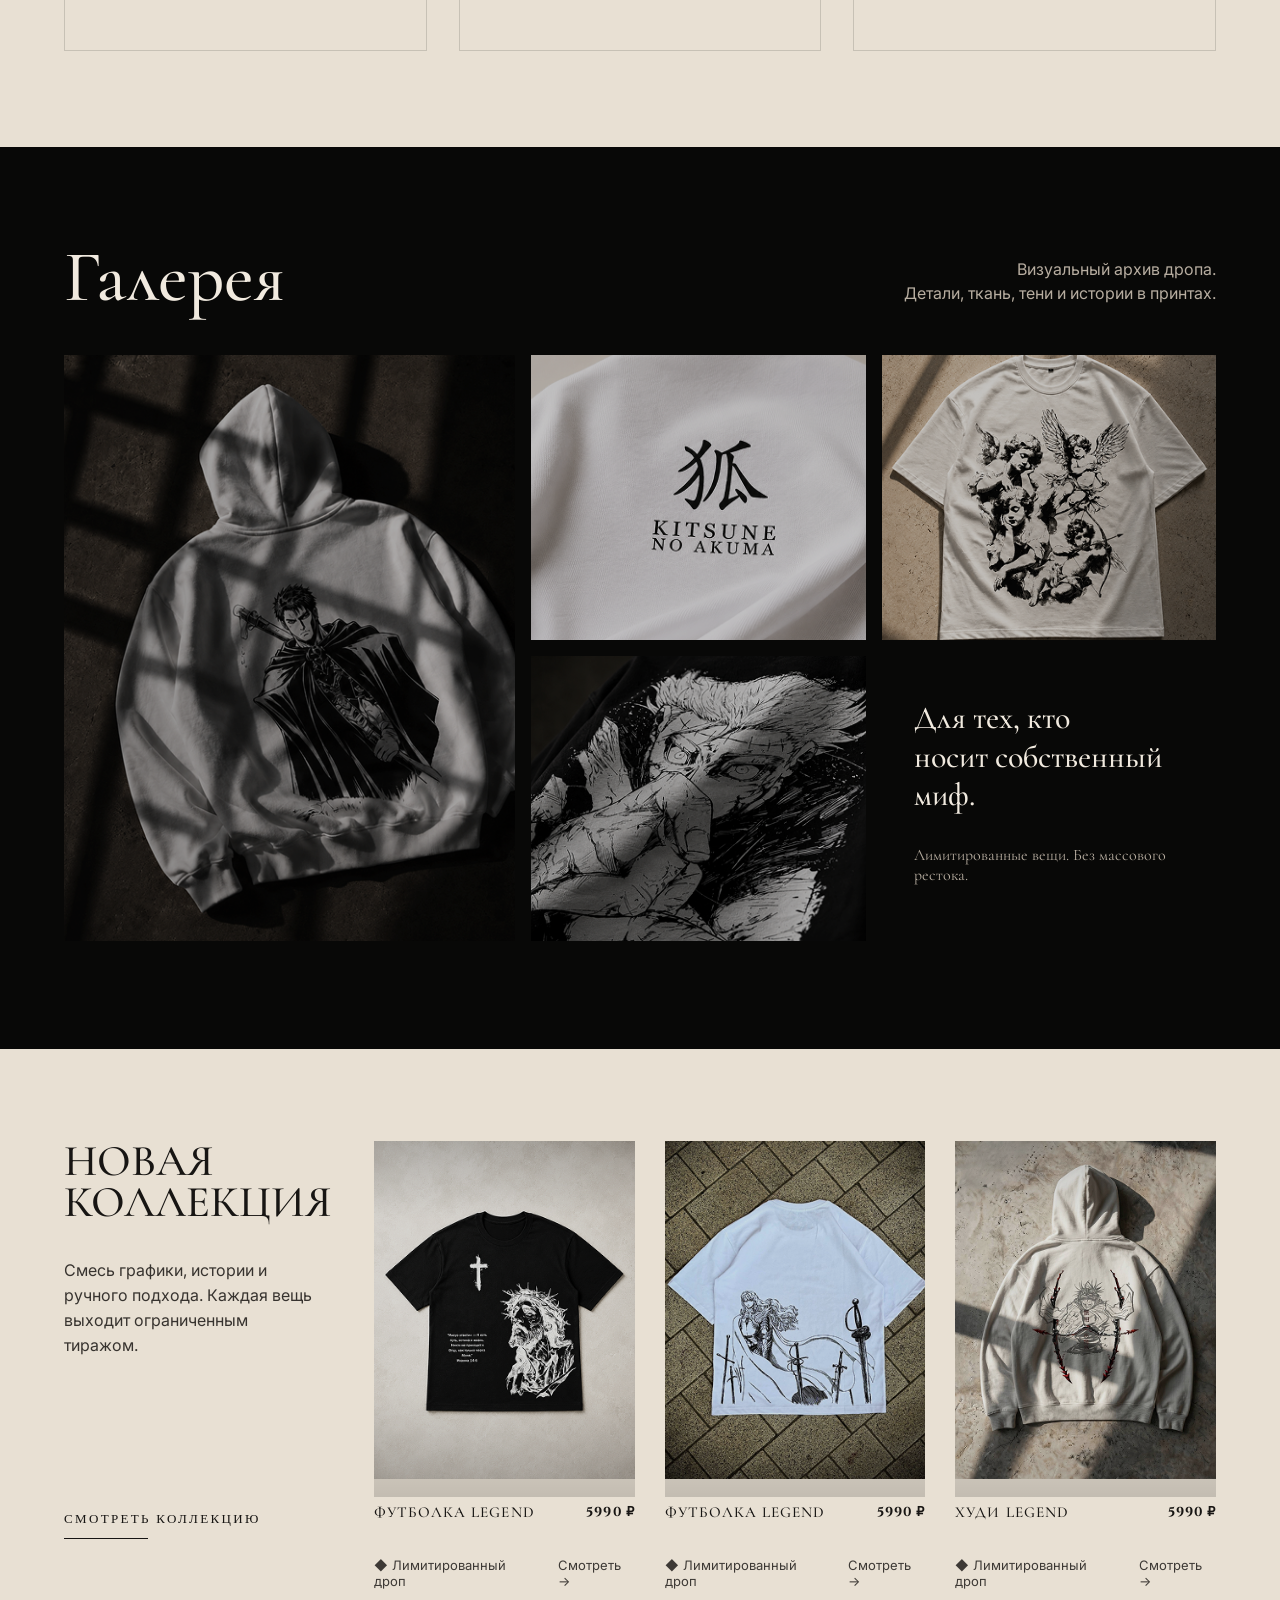
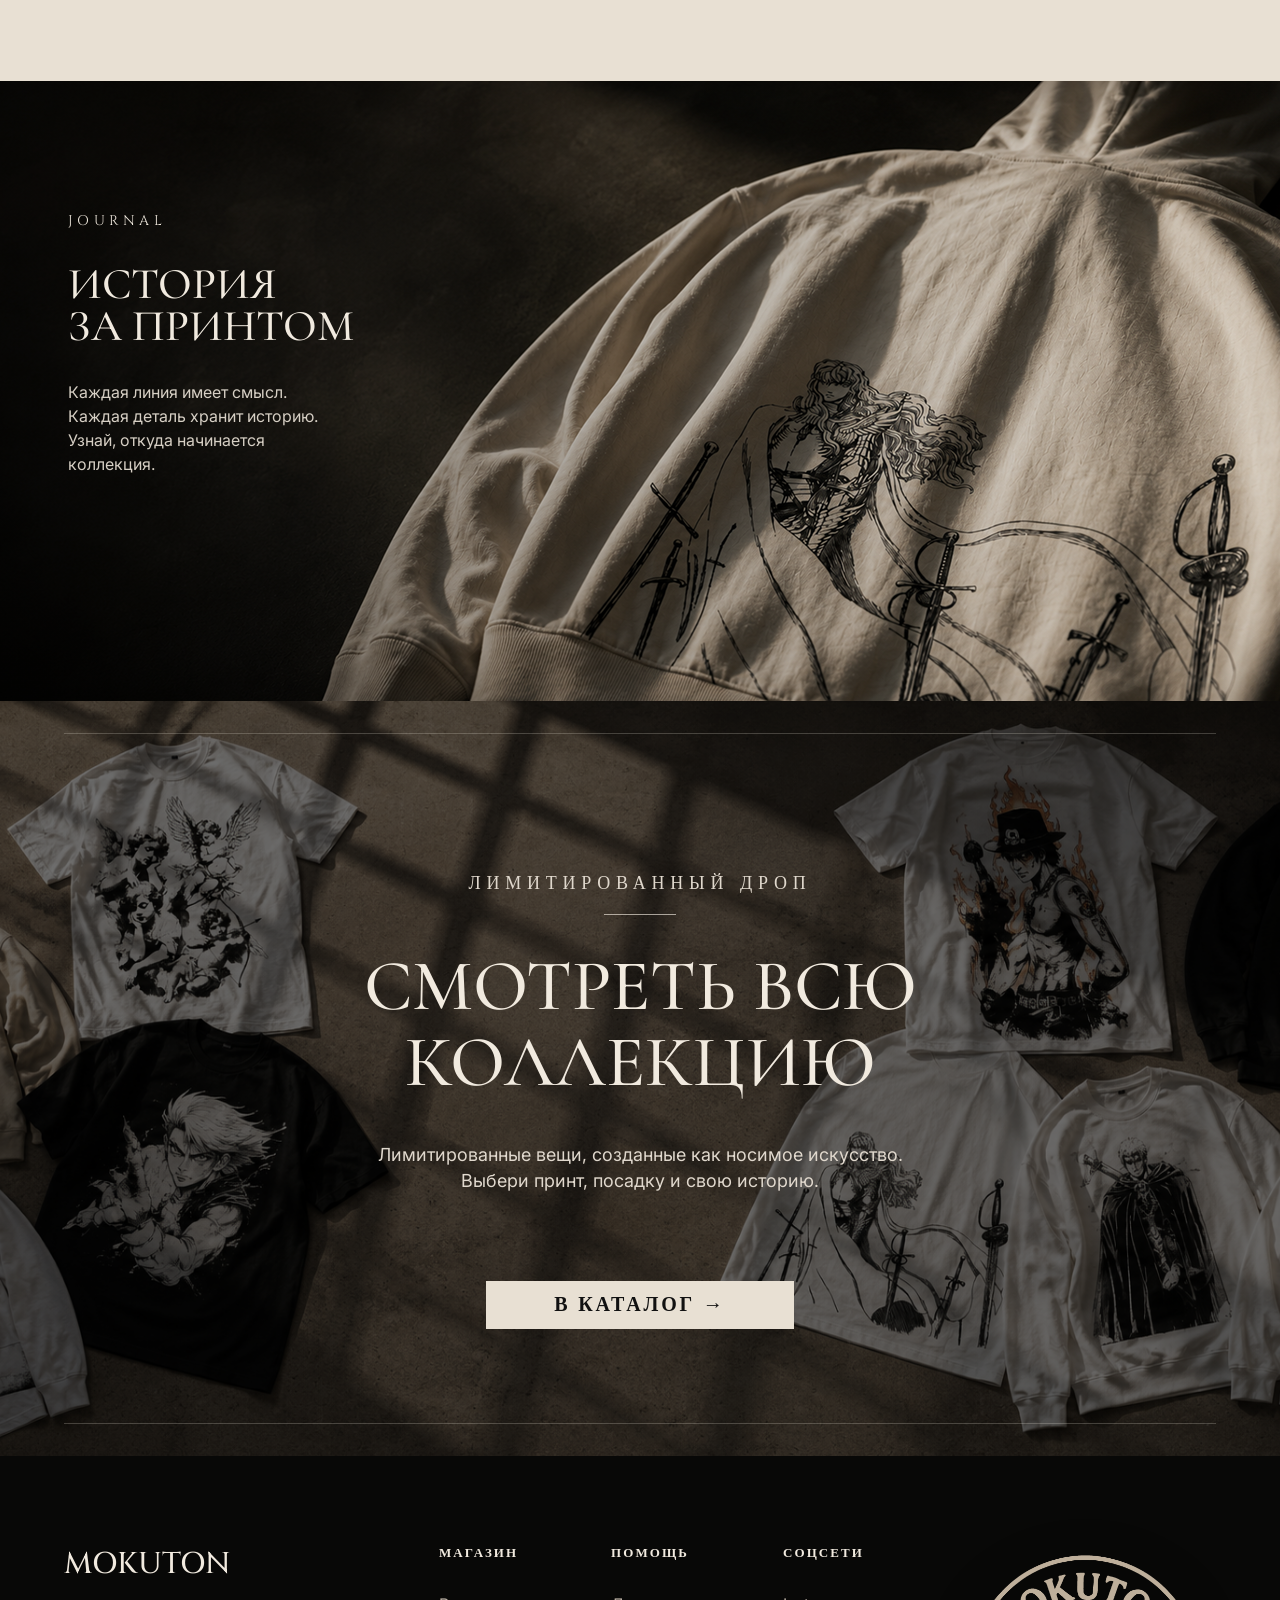
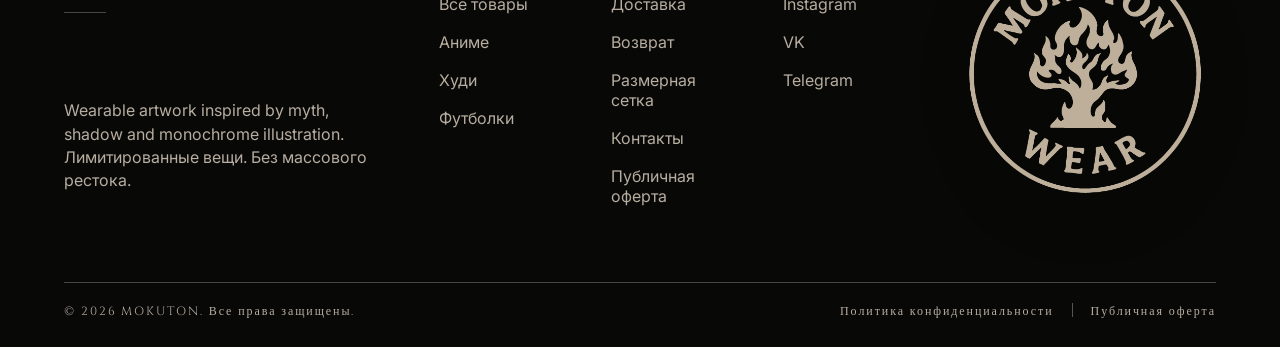
==== commit e3820f6e: "Update index.html" ====
--- a/index.html
+++ b/index.html
@@ -204,8 +204,7 @@
           Узнай, откуда начинается<br>
           коллекция.
         </p>
-        <a href="contacts.html" class="text-link">Читать</a>
-      </div>
+</div>
     </section>
 
     <section class="catalog-cta">
@@ -278,4 +277,4 @@
 
   <script src="js/main.js"></script>
 </body>
-</html>+</html>
--- a/css/style.css
+++ b/css/style.css
@@ -3681,4 +3681,43 @@
   .footer-legal a + a::before {
     margin-right: 14px;
   }
-}+}
+
+/* === MOKUTON FIX: mobile header nav evenly spaced === */
+/* Равномерно распределяет пункты "Магазин / О бренде / Контакты" на мобильной строке. */
+@media (max-width: 900px) {
+  .header .nav {
+    display: grid !important;
+    grid-template-columns: repeat(3, minmax(0, 1fr));
+    width: 100%;
+    gap: 0 !important;
+    justify-content: stretch !important;
+    align-items: center;
+    overflow: visible !important;
+    padding: 4px 0 2px;
+  }
+
+  .header .nav > a,
+  .header .nav > .nav-dropdown {
+    min-width: 0;
+    display: flex;
+    align-items: center;
+    justify-content: center;
+    text-align: center;
+  }
+
+  .header .nav > a {
+    white-space: nowrap;
+  }
+
+  .header .nav .nav-dropdown-trigger,
+  .header .nav-dropdown > .nav-link {
+    width: 100%;
+    justify-content: center;
+    text-align: center;
+  }
+
+  .header .nav-dropdown-menu {
+    text-align: left;
+  }
+}
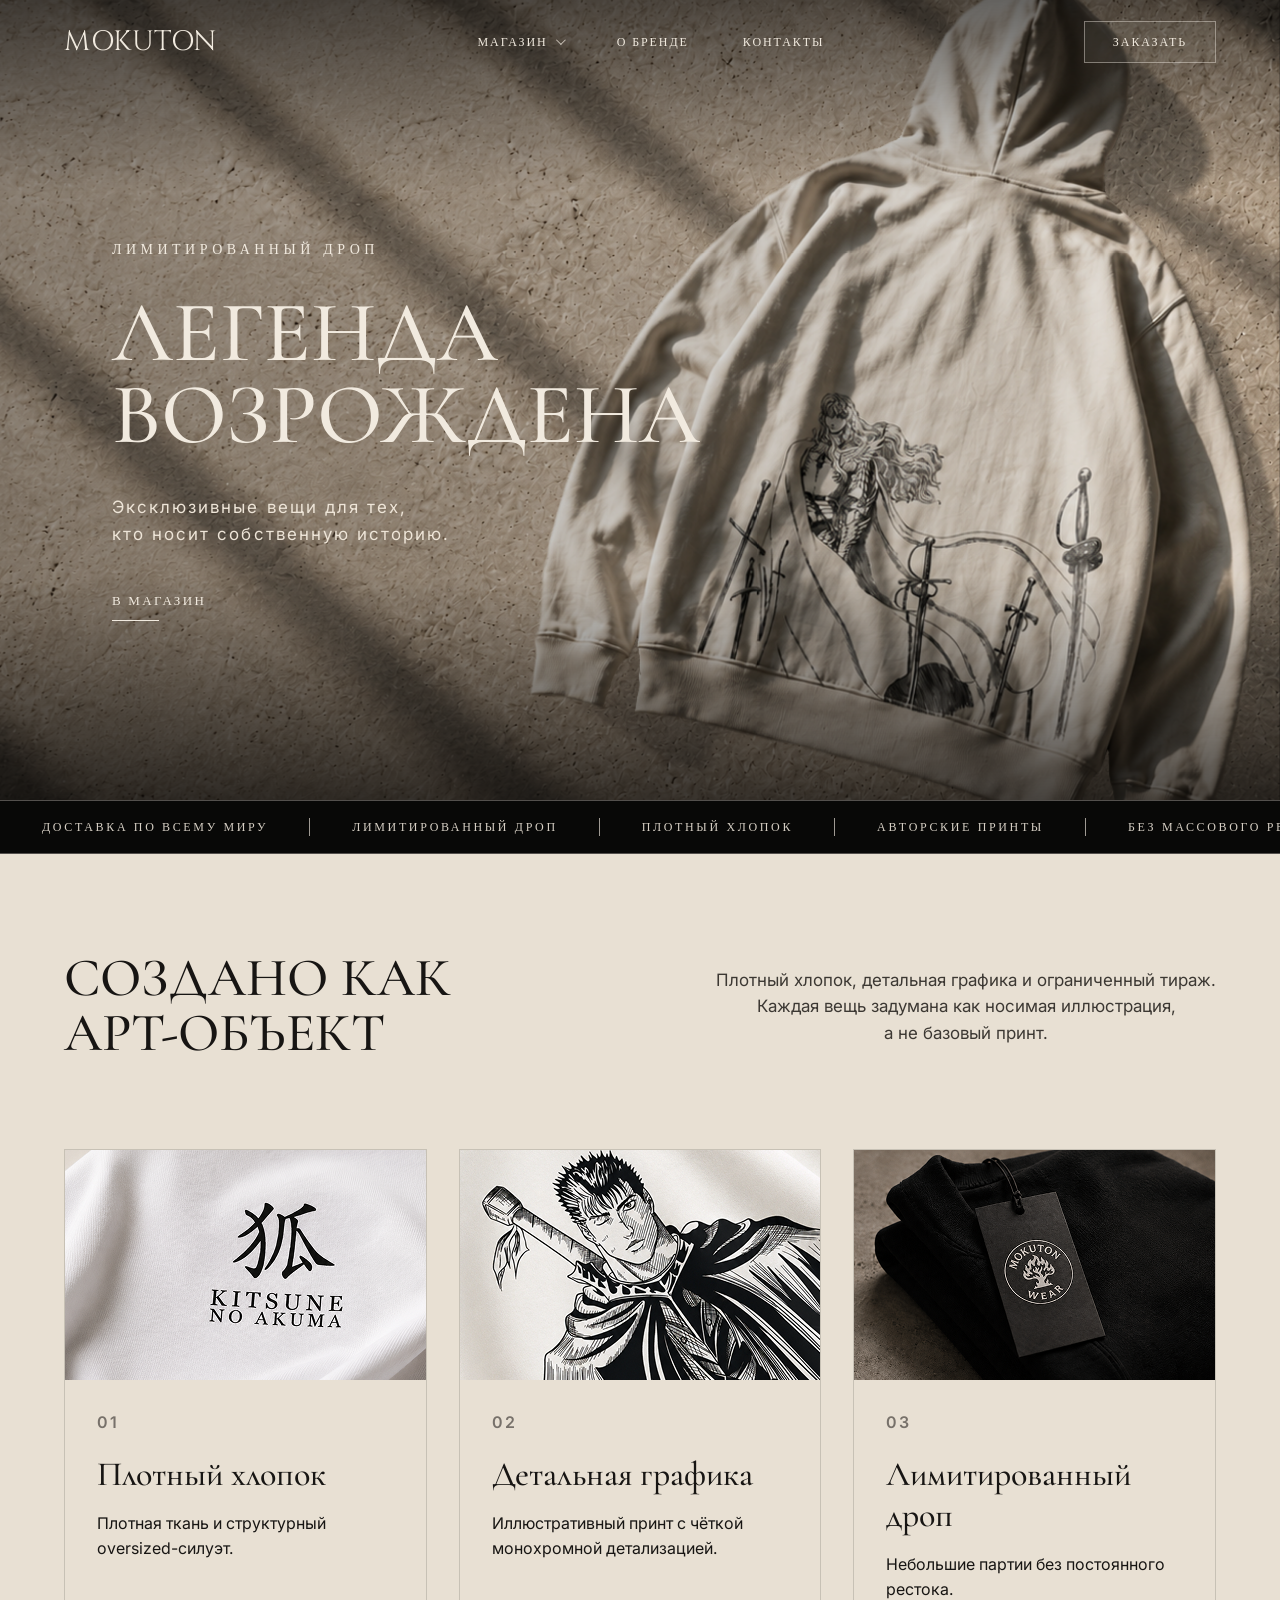
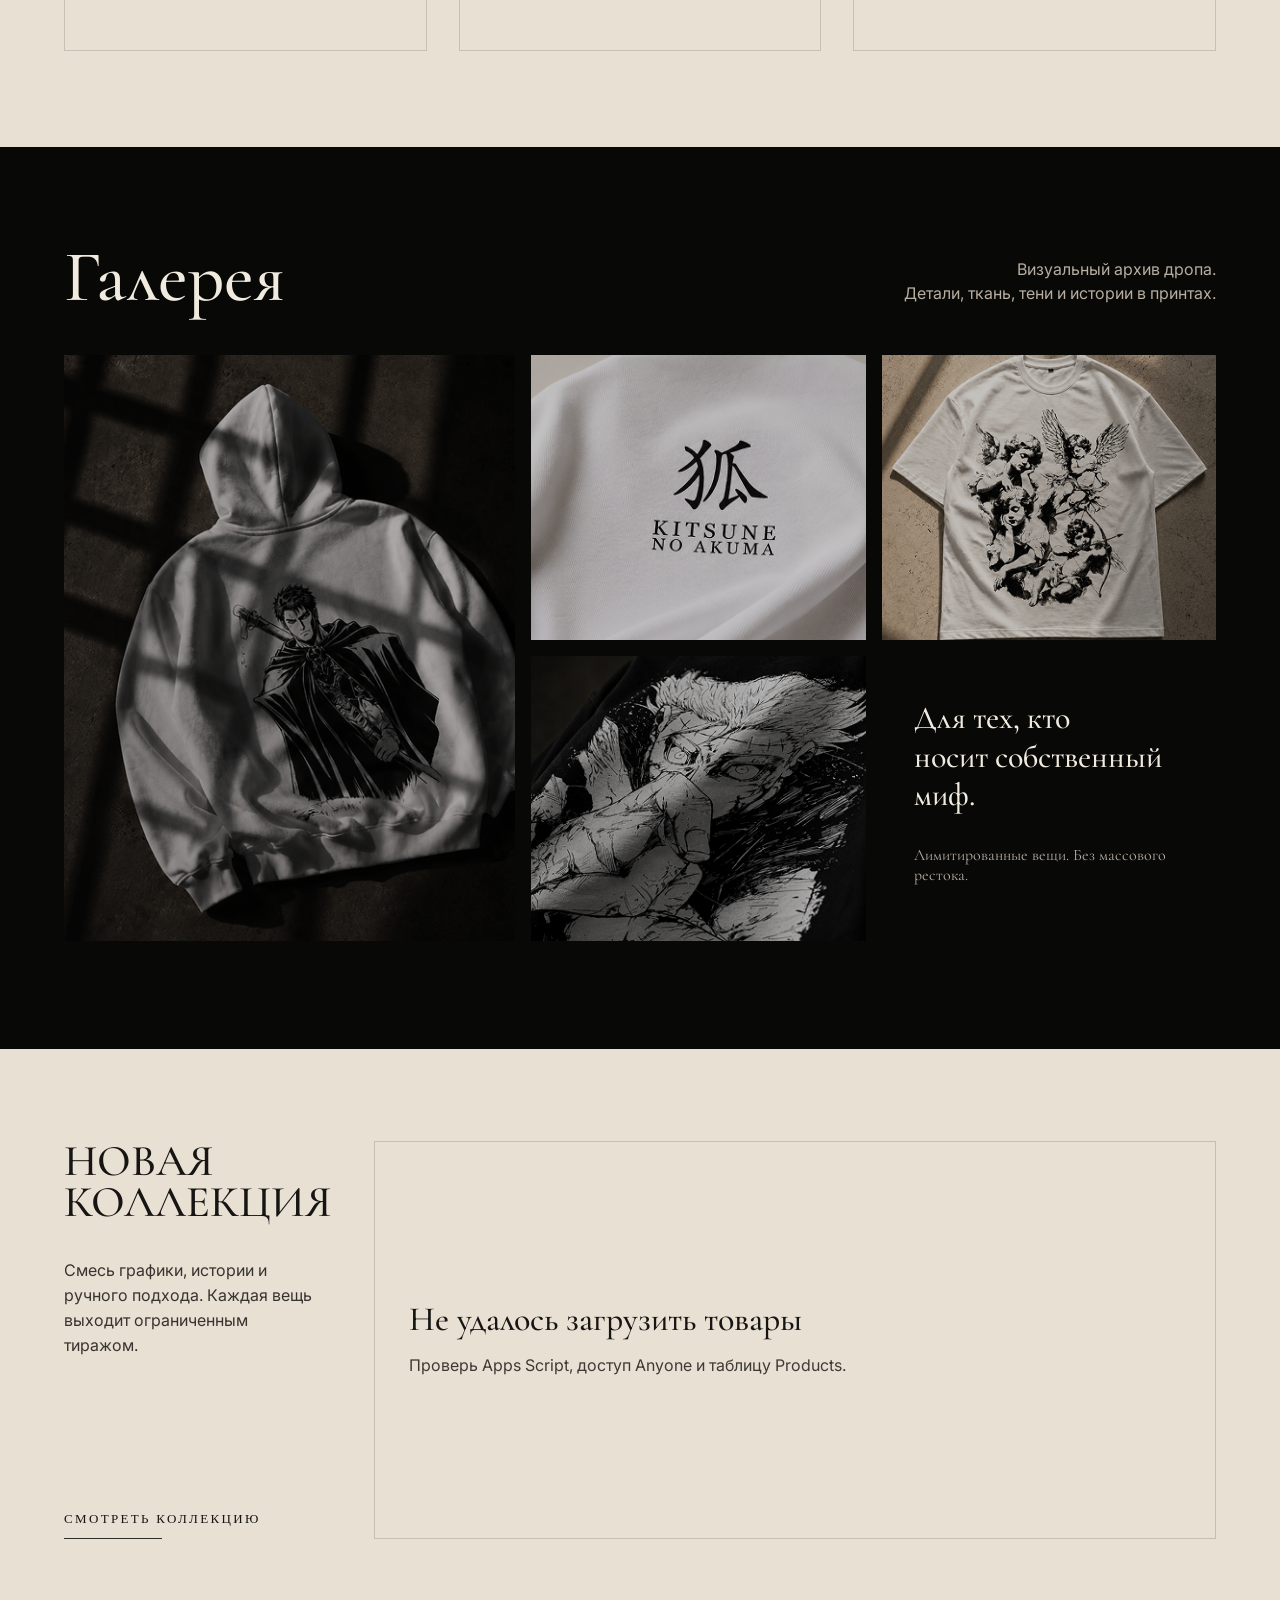
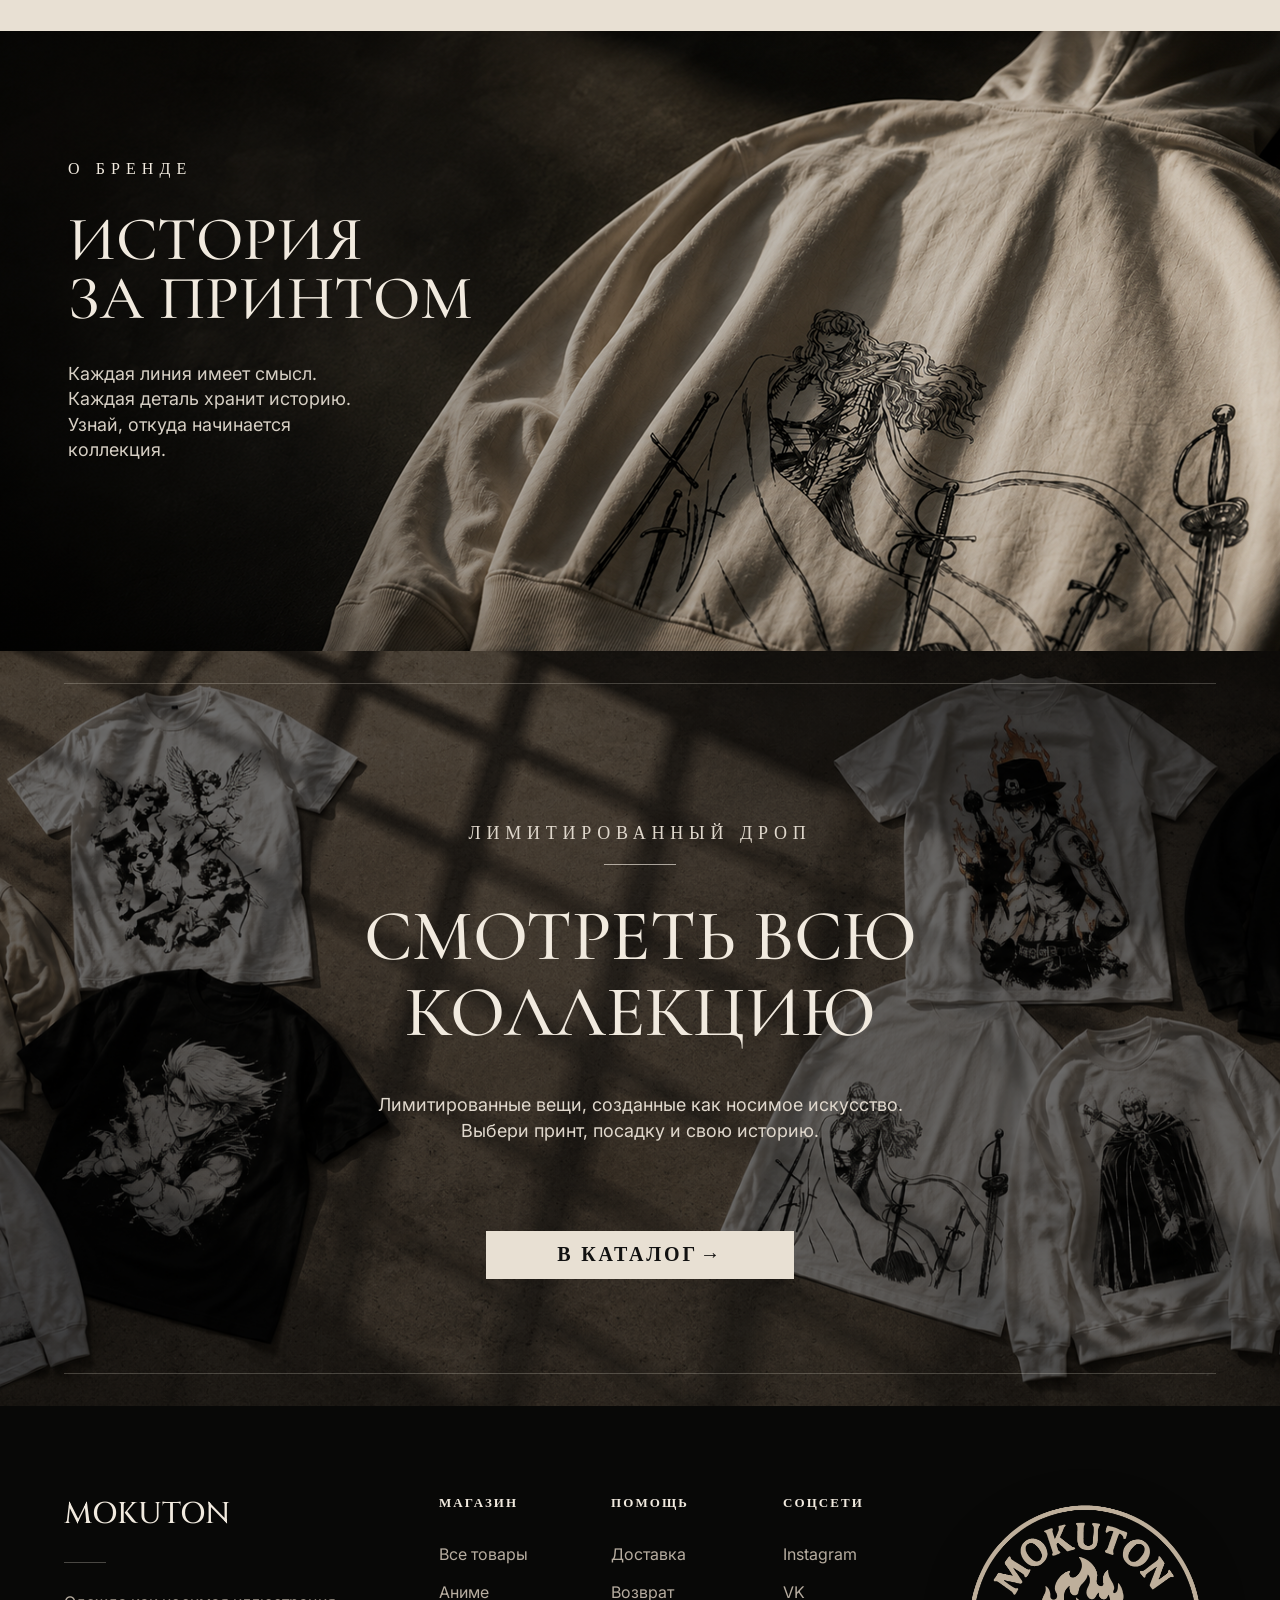
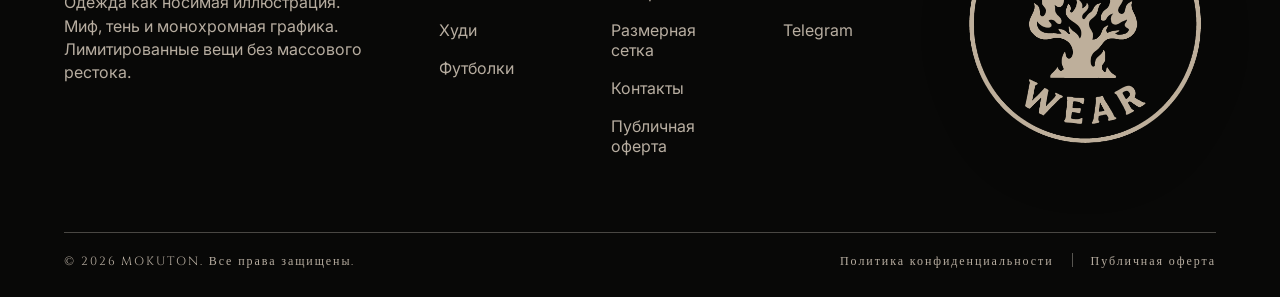
==== commit e8f8bf49: "Update index.html" ====
--- a/index.html
+++ b/index.html
@@ -153,50 +153,14 @@
         <a href="catalog.html" class="text-link dark">Смотреть коллекцию</a>
       </div>
 
-      <div class="product-grid">
-        <article class="product-card">
-          <img src="img/tshirt-black.png" alt="">
-          <div class="product-row">
-            <h3>Футболка Legend</h3>
-            <strong>5990 ₽</strong>
-          </div>
-          <div class="product-row small">
-            <span>◆ Лимитированный дроп</span>
-            <a href="catalog.html">Смотреть →</a>
-          </div>
-        </article>
-
-        <article class="product-card">
-          <img src="img/tshirt-white.png" alt="">
-          <div class="product-row">
-            <h3>Футболка Legend</h3>
-            <strong>5990 ₽</strong>
-          </div>
-          <div class="product-row small">
-            <span>◆ Лимитированный дроп</span>
-            <a href="catalog.html">Смотреть →</a>
-          </div>
-        </article>
-
-        <article class="product-card">
-          <img src="img/hoodie-white.png" alt="">
-          <div class="product-row">
-            <h3>Худи Legend</h3>
-            <strong>5990 ₽</strong>
-          </div>
-          <div class="product-row small">
-            <span>◆ Лимитированный дроп</span>
-            <a href="catalog.html">Смотреть →</a>
-          </div>
-        </article>
-      </div>
+      <div class="product-grid" id="homeProductGrid" aria-live="polite"></div>
     </section>
 
     <section class="story" id="story">
       <img src="img/story-fon.png" alt="" class="story-img">
 
       <div class="story-content">
-        <p class="eyebrow">Journal</p>
+        <p class="eyebrow">О бренде</p>
         <h2>История<br>за принтом</h2>
         <p>
           Каждая линия имеет смысл.<br>
@@ -219,7 +183,7 @@
             Лимитированные вещи, созданные как носимое искусство.<br>
             Выбери принт, посадку и свою историю.
         </p>
-        <a href="catalog.html" class="big-btn">В каталог →</a>
+        <a href="catalog.html" class="big-btn">В каталог <span class="link-arrow" aria-hidden="true">→</span></a>
       </div>
     </section>
 
@@ -230,9 +194,9 @@
       <div>
         <h2>MOKUTON</h2>
         <p>
-          Wearable artwork inspired by myth,<br>
-          shadow and monochrome illustration.<br>
-          Лимитированные вещи. Без массового рестока.
+          Одежда как носимая иллюстрация.<br>
+          Миф, тень и монохромная графика.<br>
+          Лимитированные вещи без массового рестока.
         </p>
       </div>
 
--- a/css/style.css
+++ b/css/style.css
@@ -401,8 +401,14 @@
   left: 68px;
 }
 
+.story .eyebrow {
+  font-size: 16px;
+  letter-spacing: 0.38em;
+  line-height: 1;
+}
+
 .story h2 {
-  font-size: 44px;
+  font-size: 62px;
   line-height: 0.95;
   text-transform: uppercase;
 }
@@ -410,7 +416,8 @@
 .story p:not(.eyebrow) {
   margin: 32px 0 98px;
   color: #d6cfc4;
-  line-height: 1.5;
+  font-size: 18px;
+  line-height: 1.4;
 }
 
 .catalog-cta {
@@ -3683,41 +3690,2129 @@
   }
 }
 
-/* === MOKUTON FIX: mobile header nav evenly spaced === */
-/* Равномерно распределяет пункты "Магазин / О бренде / Контакты" на мобильной строке. */
+/* =========================================================
+   MOKUTON RESPONSIVE FINAL LAYER
+   Desktop is preserved above. This block adds separate layouts for:
+   - tablet landscape
+   - tablet portrait
+   - phone portrait
+   - phone landscape
+   ========================================================= */
+
+html {
+  scroll-padding-top: 132px;
+  -webkit-text-size-adjust: 100%;
+}
+
+body {
+  overflow-x: hidden;
+}
+
+button,
+a {
+  -webkit-tap-highlight-color: rgba(232, 224, 211, 0.16);
+}
+
+.header,
+.hero,
+.catalog-hero-screen,
+.info-hero,
+.catalog-cta,
+.story,
+.quick-catalog,
+.product-detail-card,
+.info-block,
+.footer {
+  max-width: 100%;
+}
+
+.size-guide-inline {
+  min-width: 190px;
+}
+
+@media (hover: none) {
+  .choice-tile:hover,
+  .quick-product-card:hover,
+  .product-card:hover,
+  .contact-card:hover,
+  .quick-filter:hover,
+  .print-position-btn:hover,
+  .size-btn:hover,
+  .secondary-btn:hover,
+  .big-btn:hover,
+  .header-order-btn:hover {
+    transform: none;
+  }
+
+  .nav-dropdown-menu a,
+  .quick-filter,
+  .size-btn,
+  .print-position-btn,
+  .secondary-btn,
+  .big-btn,
+  .header-order-btn {
+    min-height: 44px;
+  }
+}
+
+/* ==============================
+   TABLET LANDSCAPE
+   Example: iPad / Android tablet turned horizontally
+   ============================== */
+@media (min-width: 901px) and (max-width: 1200px) and (orientation: landscape) {
+  html {
+    scroll-padding-top: 104px;
+  }
+
+  .header {
+    height: 76px;
+    min-height: 76px;
+    padding: 0 34px;
+    gap: 24px;
+  }
+
+  .logo {
+    font-size: 26px;
+  }
+
+  .header .nav {
+    gap: 34px;
+  }
+
+  .nav a,
+  .nav-dropdown-trigger {
+    font-size: 11px;
+  }
+
+  .header-order-btn {
+    min-width: 122px;
+    height: 40px;
+  }
+
+  .hero {
+    min-height: 760px;
+  }
+
+  .hero-content {
+    top: 205px;
+    left: clamp(44px, 6vw, 72px);
+  }
+
+  .hero h1 {
+    font-size: clamp(66px, 7vw, 78px);
+  }
+
+  .quality,
+  .gallery,
+  .collection,
+  .footer,
+  .catalog-constructor,
+  .info-content {
+    padding-left: 34px;
+    padding-right: 34px;
+  }
+
+  .section-head {
+    margin-bottom: 64px;
+  }
+
+  .section-head h2,
+  .gallery-top h2 {
+    font-size: 50px;
+  }
+
+  .quality-grid {
+    gap: 20px;
+  }
+
+  .quality-card img {
+    height: 205px;
+  }
+
+  .quality-card div {
+    min-height: 190px;
+    padding: 24px;
+  }
+
+  .quality-card h3 {
+    font-size: 29px;
+  }
+
+  .gallery-grid {
+    grid-auto-rows: 235px;
+  }
+
+  .collection {
+    grid-template-columns: 220px 1fr;
+    gap: 34px;
+    padding-top: 76px;
+    padding-bottom: 76px;
+  }
+
+  .collection-text p {
+    margin-bottom: 86px;
+  }
+
+  .product-grid {
+    gap: 20px;
+  }
+
+  .product-row {
+    gap: 12px;
+    font-size: 11px;
+  }
+
+  .story {
+    min-height: 560px;
+  }
+
+  .story-content {
+    top: 110px;
+    left: 48px;
+  }
+
+  .catalog-cta {
+    min-height: 640px;
+  }
+
+  .catalog-content h2 {
+    font-size: 62px;
+  }
+
+  .footer-grid {
+    grid-template-columns: 1.35fr .75fr .95fr .75fr 1fr;
+    gap: 28px;
+  }
+
+  .footer h2 {
+    margin-bottom: 58px;
+  }
+
+  .footer-logo-img {
+    width: min(210px, 100%);
+  }
+
+  .catalog-hero-screen.catalog-hero-showcase {
+    min-height: 560px;
+    padding: 104px 34px 56px;
+    grid-template-columns: minmax(310px, 0.95fr) minmax(360px, 1.05fr);
+    gap: 36px;
+  }
+
+  .catalog-hero-screen h1 {
+    font-size: 74px;
+  }
+
+  .catalog-hero-screen p:not(.eyebrow) {
+    font-size: 16px;
+  }
+
+  .drop-carousel {
+    min-height: 390px;
+    height: 390px;
+  }
+
+  .quick-catalog {
+    padding: 30px;
+    margin-bottom: 76px;
+  }
+
+  .quick-product-grid {
+    grid-template-columns: repeat(2, minmax(0, 1fr));
+  }
+
+  .anime-choice-grid {
+    grid-template-columns: repeat(3, minmax(0, 1fr));
+  }
+
+  .design-choice-grid,
+  .garment-choice-grid {
+    grid-template-columns: repeat(3, minmax(0, 1fr));
+  }
+
+  .choice-tile {
+    min-height: 230px;
+  }
+
+  .choice-tile-content {
+    min-height: 182px;
+  }
+
+  .garment-choice-grid .choice-tile {
+    min-height: 300px;
+  }
+
+  .garment-choice-grid .choice-tile-content {
+    min-height: 252px;
+  }
+
+  .product-detail-card {
+    grid-template-columns: minmax(420px, 0.95fr) minmax(390px, 1.05fr);
+    gap: 34px;
+  }
+
+  .product-detail-media,
+  .product-main-image-wrap,
+  .product-main-image-wrap img.product-main-image {
+    height: 640px;
+    min-height: 640px;
+    max-height: 640px;
+  }
+
+  .product-detail-info {
+    padding: 38px;
+  }
+
+  .product-detail-info h2 {
+    font-size: 50px;
+  }
+
+  .product-actions .big-btn {
+    min-width: 230px;
+  }
+
+  .info-hero {
+    min-height: 420px;
+    padding: 138px 34px 72px;
+  }
+
+  .info-hero h1 {
+    font-size: 66px;
+  }
+
+  .info-layout {
+    grid-template-columns: 220px minmax(0, 1fr);
+    gap: 36px;
+  }
+
+  .info-block {
+    padding: 36px;
+  }
+
+  .contact-grid {
+    grid-template-columns: repeat(2, minmax(0, 1fr));
+  }
+}
+
+/* ==============================
+   TABLET PORTRAIT
+   Example: iPad / Android tablet vertically
+   ============================== */
+@media (min-width: 641px) and (max-width: 900px) and (orientation: portrait) {
+  html {
+    scroll-padding-top: 148px;
+  }
+
+  .header {
+    min-height: 118px;
+    padding: 14px 28px 12px;
+    gap: 12px 22px;
+  }
+
+  .logo {
+    font-size: 27px;
+  }
+
+  .header .nav {
+    gap: 26px;
+    padding-top: 6px;
+  }
+
+  .nav a,
+  .nav-dropdown-trigger {
+    white-space: nowrap;
+  }
+
+  .nav-dropdown-menu {
+    left: 28px;
+    right: 28px;
+    top: calc(100% - 4px);
+  }
+
+  .hero {
+    min-height: 760px;
+  }
+
+  .hero-content {
+    top: 238px;
+    left: 36px;
+    right: 36px;
+    max-width: 520px;
+  }
+
+  .hero h1 {
+    font-size: 64px;
+  }
+
+  .quality,
+  .gallery,
+  .collection,
+  .footer,
+  .catalog-constructor,
+  .info-content {
+    padding-left: 28px;
+    padding-right: 28px;
+  }
+
+  .section-head h2,
+  .gallery-top h2 {
+    font-size: 50px;
+  }
+
+  .quality-grid,
+  .product-grid {
+    grid-template-columns: repeat(2, minmax(0, 1fr));
+    gap: 22px;
+  }
+
+  .quality-grid .quality-card:last-child,
+  .product-grid .product-card:last-child {
+    grid-column: 1 / -1;
+  }
+
+  .gallery-grid {
+    grid-template-columns: repeat(2, minmax(0, 1fr));
+    grid-auto-rows: 250px;
+  }
+
+  .gallery-large {
+    grid-column: 1 / -1;
+    grid-row: auto;
+    height: 360px !important;
+  }
+
+  .gallery-grid img {
+    height: 100%;
+  }
+
+  .collection {
+    grid-template-columns: 1fr;
+    gap: 42px;
+  }
+
+  .collection-text p {
+    max-width: 560px;
+    margin-bottom: 34px;
+  }
+
+  .story-content {
+    left: 40px;
+  }
+
+  .catalog-content h2 {
+    font-size: 58px;
+  }
+
+  .footer-grid {
+    grid-template-columns: repeat(2, minmax(0, 1fr));
+    gap: 36px 28px;
+  }
+
+  .footer-grid > div:first-child {
+    grid-column: 1 / -1;
+  }
+
+  .footer h2 {
+    margin-bottom: 42px;
+  }
+
+  .footer-logo-card {
+    justify-content: flex-start;
+  }
+
+  .catalog-hero-screen.catalog-hero-showcase {
+    padding-top: 190px;
+  }
+
+  .catalog-hero-screen h1 {
+    font-size: 62px;
+  }
+
+  .drop-carousel {
+    height: 390px;
+    min-height: 390px;
+  }
+
+  .quick-catalog-head {
+    grid-template-columns: 1fr;
+  }
+
+  .quick-product-grid {
+    grid-template-columns: repeat(2, minmax(0, 1fr));
+  }
+
+  .quick-product-bottom {
+    grid-template-columns: 1fr;
+    gap: 18px;
+  }
+
+  .quick-product-price-tags,
+  .quick-product-tags {
+    align-items: flex-start;
+    text-align: left;
+  }
+
+  .anime-choice-grid,
+  .design-choice-grid,
+  .garment-choice-grid {
+    grid-template-columns: repeat(2, minmax(0, 1fr));
+  }
+
+  .garment-choice-grid .choice-tile:last-child {
+    grid-column: 1 / -1;
+  }
+
+  .product-detail-card {
+    grid-template-columns: 1fr;
+  }
+
+  .product-detail-media,
+  .product-main-image-wrap,
+  .product-main-image-wrap img.product-main-image {
+    height: 560px;
+    min-height: 560px;
+    max-height: 560px;
+  }
+
+  .info-hero {
+    padding-top: 190px;
+  }
+
+  .info-hero h1 {
+    font-size: 56px;
+  }
+
+  .info-layout {
+    grid-template-columns: 1fr;
+  }
+
+  .info-side {
+    position: static;
+  }
+
+  .contact-grid {
+    grid-template-columns: repeat(2, minmax(0, 1fr));
+  }
+}
+
+/* ==============================
+   PHONE PORTRAIT
+   Example: iPhone / Android vertically
+   ============================== */
+@media (max-width: 640px) and (orientation: portrait) {
+  html {
+    scroll-padding-top: 140px;
+  }
+
+  .header {
+    min-height: 116px;
+    padding: 12px 18px 10px;
+    gap: 10px 14px;
+  }
+
+  .logo {
+    font-size: 23px;
+  }
+
+  .header-order-btn {
+    min-width: 104px;
+    height: 36px;
+    padding: 0 12px;
+    font-size: 10px;
+  }
+
+  .header .nav {
+    gap: 18px;
+    padding: 5px 0 0;
+  }
+
+  .nav a,
+  .nav-dropdown-trigger {
+    font-size: 10px;
+    letter-spacing: 0.14em;
+    white-space: nowrap;
+  }
+
+  .nav-dropdown-menu {
+    left: 18px;
+    right: 18px;
+    top: calc(100% - 2px);
+    max-height: min(72vh, 520px);
+    overflow-y: auto;
+  }
+
+  .nav-dropdown-menu a {
+    padding: 13px 12px;
+  }
+
+  .eyebrow {
+    margin-bottom: 22px;
+    font-size: 11px;
+    letter-spacing: 0.24em;
+  }
+
+  .story .eyebrow {
+    font-size: 12px;
+    letter-spacing: 0.30em;
+  }
+
+  .hero {
+    min-height: min(760px, 100svh);
+  }
+
+  .hero-content {
+    top: 196px;
+    left: 20px;
+    right: 20px;
+    max-width: none;
+  }
+
+  .hero h1 {
+    font-size: clamp(42px, 14vw, 56px);
+  }
+
+  .hero-text {
+    margin: 28px 0 34px;
+    font-size: 14px;
+    letter-spacing: 0.08em;
+  }
+
+  .quality,
+  .gallery,
+  .collection,
+  .footer,
+  .catalog-constructor,
+  .info-content {
+    padding-left: 18px;
+    padding-right: 18px;
+  }
+
+  .quality {
+    padding-top: 64px;
+    padding-bottom: 68px;
+  }
+
+  .section-head {
+    margin-bottom: 42px;
+  }
+
+  .section-head h2,
+  .gallery-top h2 {
+    font-size: 40px;
+  }
+
+  .section-head p,
+  .gallery-top p,
+  .quality-card p,
+  .collection-text p,
+  .catalog-content p,
+  .info-block p,
+  .info-block li {
+    font-size: 15px;
+  }
+
+  .quality-card img {
+    height: 210px;
+  }
+
+  .quality-card div,
+  .gallery-note {
+    padding: 24px;
+  }
+
+  .quality-card h3 {
+    font-size: 28px;
+  }
+
+  .gallery {
+    padding-top: 62px;
+    padding-bottom: 72px;
+  }
+
+  .gallery-top {
+    margin-bottom: 28px;
+  }
+
+  .gallery-grid {
+    gap: 12px;
+  }
+
+  .gallery-note h3 {
+    font-size: 28px;
+  }
+
+  .collection {
+    padding-top: 66px;
+    padding-bottom: 68px;
+  }
+
+  .collection-text h2 {
+    font-size: 38px;
+  }
+
+  .story h2 {
+    font-size: 42px;
+  }
+
+  .product-row {
+    display: block;
+    margin-top: 18px;
+    font-size: 12px;
+  }
+
+  .product-row strong,
+  .product-row a,
+  .product-row span {
+    display: block;
+    margin-top: 8px;
+  }
+
+  .story {
+    min-height: 560px;
+  }
+
+  .story-content {
+    top: 96px;
+    left: 22px;
+    right: 22px;
+  }
+
+  .story p:not(.eyebrow) {
+    margin-bottom: 62px;
+    font-size: 15px;
+  }
+
+  .catalog-cta {
+    min-height: 610px;
+  }
+
+  .catalog-cta::before {
+    left: 18px;
+    right: 18px;
+    top: 22px;
+    bottom: 22px;
+  }
+
+  .catalog-content {
+    padding: 0 18px;
+  }
+
+  .catalog-content h2 {
+    font-size: 42px;
+  }
+
+  .catalog-content p {
+    margin: 30px 0 54px;
+  }
+
+  .big-btn {
+    width: 100%;
+    min-width: 0;
+    max-width: 330px;
+    font-size: 16px;
+  }
+
+  .footer {
+    padding-top: 64px;
+  }
+
+  .footer-grid {
+    gap: 34px;
+    padding-bottom: 42px;
+  }
+
+  .footer h2 {
+    margin-bottom: 38px;
+    font-size: 26px;
+  }
+
+  .footer-bottom {
+    line-height: 1.55;
+    letter-spacing: 0.10em;
+  }
+
+  .footer-legal {
+    display: grid;
+    gap: 12px;
+  }
+
+  .footer-legal a + a::before {
+    display: none;
+  }
+
+  .catalog-hero-screen.catalog-hero-showcase,
+  .info-hero {
+    padding-top: 176px;
+  }
+
+  .catalog-hero-screen h1,
+  .info-hero h1 {
+    font-size: 44px;
+  }
+
+  .catalog-hero-screen p:not(.eyebrow),
+  .info-hero p:not(.eyebrow) {
+    margin-top: 26px;
+    font-size: 15px;
+  }
+
+  .drop-carousel {
+    height: 285px;
+    min-height: 285px;
+  }
+
+  .quick-catalog {
+    margin-bottom: 64px;
+    padding: 18px;
+  }
+
+  .quick-catalog-head h2,
+  .catalog-step-head h2,
+  .info-block h2 {
+    font-size: 32px;
+  }
+
+  .quick-filter-row {
+    flex-wrap: nowrap;
+    overflow-x: auto;
+    padding-bottom: 4px;
+    scrollbar-width: none;
+  }
+
+  .quick-filter-row::-webkit-scrollbar {
+    display: none;
+  }
+
+  .quick-filter {
+    flex: 0 0 auto;
+    min-height: 40px;
+    padding: 0 15px;
+    font-size: 10px;
+  }
+
+  .quick-product-image {
+    height: 255px;
+  }
+
+  .quick-product-bottom {
+    padding: 20px;
+  }
+
+  .quick-product-bottom .quick-product-info h3 {
+    font-size: 22px;
+  }
+
+  .quick-product-price-tags strong {
+    font-size: 21px;
+  }
+
+  .catalog-step {
+    margin-bottom: 58px;
+  }
+
+  .catalog-step-head {
+    gap: 16px;
+    margin-bottom: 22px;
+  }
+
+  .choice-grid {
+    gap: 14px;
+  }
+
+  .choice-tile {
+    min-height: 220px;
+    padding: 20px;
+  }
+
+  .choice-tile::after {
+    left: 12px;
+    right: 12px;
+    top: 12px;
+    bottom: 12px;
+  }
+
+  .choice-tile-content {
+    min-height: 178px;
+  }
+
+  .choice-tile h3 {
+    font-size: 28px;
+  }
+
+  .garment-choice-grid .choice-tile {
+    min-height: 280px;
+  }
+
+  .garment-choice-grid .choice-tile-content {
+    min-height: 238px;
+  }
+
+  .product-result {
+    padding-top: 54px;
+  }
+
+  .product-detail-media,
+  .product-main-image-wrap,
+  .product-main-image-wrap img.product-main-image {
+    height: 390px;
+    min-height: 390px;
+    max-height: 390px;
+  }
+
+  .product-gallery-dots {
+    left: 12px;
+    gap: 8px;
+  }
+
+  .product-detail-info {
+    padding: 28px 20px;
+  }
+
+  .product-detail-info h2 {
+    font-size: 36px;
+  }
+
+  .product-price {
+    font-size: 21px;
+  }
+
+  .print-position-btn,
+  .product-actions .big-btn,
+  .secondary-btn,
+  .size-guide-inline {
+    width: 100%;
+    min-width: 0;
+  }
+
+  .size-list {
+    display: grid;
+    grid-template-columns: repeat(4, minmax(0, 1fr));
+  }
+
+  .size-guide-inline {
+    grid-column: 1 / -1;
+  }
+
+  .size-btn {
+    width: 100%;
+  }
+
+  .order-modal-panel {
+    width: calc(100vw - 20px);
+    max-height: calc(100svh - 20px);
+    padding: 34px 18px 22px;
+  }
+
+  .order-modal-close {
+    top: 12px;
+    right: 12px;
+  }
+
+  .order-modal-head h2 {
+    font-size: 36px;
+  }
+
+  .order-summary,
+  .order-form {
+    gap: 12px;
+  }
+
+  .info-content {
+    padding-top: 56px;
+    padding-bottom: 76px;
+  }
+
+  .info-block {
+    padding: 26px 18px;
+  }
+
+  .info-side {
+    padding: 22px;
+  }
+
+  .contact-grid {
+    grid-template-columns: 1fr;
+  }
+
+  .contact-card {
+    min-height: 130px;
+    padding: 22px;
+  }
+
+  .contact-card a,
+  .contact-card strong {
+    margin-top: 28px;
+    font-size: 18px;
+  }
+}
+
+/* Extra narrow phones */
+@media (max-width: 380px) and (orientation: portrait) {
+  .header {
+    padding-left: 14px;
+    padding-right: 14px;
+  }
+
+  .logo {
+    font-size: 21px;
+  }
+
+  .header-order-btn {
+    min-width: 92px;
+    padding: 0 10px;
+    letter-spacing: 0.12em;
+  }
+
+  .hero-content {
+    top: 184px;
+  }
+
+  .hero h1,
+  .catalog-hero-screen h1,
+  .info-hero h1 {
+    font-size: 40px;
+  }
+
+  .size-list {
+    grid-template-columns: repeat(3, minmax(0, 1fr));
+  }
+}
+
+/* ==============================
+   PHONE LANDSCAPE
+   Example: phone turned horizontally
+   ============================== */
+@media (max-width: 900px) and (orientation: landscape) and (max-height: 560px) {
+  html {
+    scroll-padding-top: 78px;
+  }
+
+  .header {
+    height: 64px;
+    min-height: 64px;
+    padding: 8px 16px;
+    flex-wrap: nowrap;
+    gap: 12px;
+  }
+
+  .logo {
+    font-size: 21px;
+  }
+
+  .header .nav {
+    order: initial;
+    flex: 1 1 auto;
+    width: auto;
+    justify-content: flex-start;
+    gap: 16px;
+    padding: 0;
+    overflow-x: auto;
+  }
+
+  .nav a,
+  .nav-dropdown-trigger {
+    font-size: 10px;
+    letter-spacing: 0.12em;
+    white-space: nowrap;
+  }
+
+  .nav-dropdown {
+    position: static;
+  }
+
+  .nav-dropdown-menu {
+    left: 12px;
+    right: 12px;
+    top: 100%;
+    min-width: 0;
+    max-height: calc(100svh - 76px);
+    overflow-y: auto;
+    transform: translateY(8px);
+  }
+
+  .nav-dropdown:hover .nav-dropdown-menu,
+  .nav-dropdown:focus-within .nav-dropdown-menu {
+    transform: translateY(0);
+  }
+
+  .header .header-actions {
+    margin-left: 0;
+  }
+
+  .header-order-btn {
+    min-width: 94px;
+    height: 34px;
+    padding: 0 10px;
+    font-size: 10px;
+  }
+
+  .eyebrow {
+    margin-bottom: 16px;
+    font-size: 10px;
+    letter-spacing: 0.22em;
+  }
+
+  .story .eyebrow {
+    font-size: 11px;
+    letter-spacing: 0.28em;
+  }
+
+  .hero {
+    min-height: 520px;
+  }
+
+  .hero-content {
+    top: 128px;
+    left: 28px;
+    max-width: 390px;
+  }
+
+  .hero h1 {
+    font-size: 48px;
+  }
+
+  .hero-text {
+    margin: 22px 0 28px;
+    font-size: 13px;
+  }
+
+  .quality,
+  .gallery,
+  .collection,
+  .footer,
+  .catalog-constructor,
+  .info-content {
+    padding-left: 20px;
+    padding-right: 20px;
+  }
+
+  .quality,
+  .gallery,
+  .collection {
+    padding-top: 46px;
+    padding-bottom: 50px;
+  }
+
+  .section-head {
+    display: flex;
+    gap: 24px;
+    margin-bottom: 34px;
+  }
+
+  .section-head h2,
+  .gallery-top h2 {
+    font-size: 38px;
+  }
+
+  .section-head p {
+    text-align: left;
+    font-size: 14px;
+  }
+
+  .quality-grid {
+    grid-template-columns: repeat(3, minmax(0, 1fr));
+    gap: 14px;
+  }
+
+  .quality-card img {
+    height: 145px;
+  }
+
+  .quality-card div {
+    min-height: 150px;
+    padding: 16px;
+  }
+
+  .quality-card h3 {
+    font-size: 24px;
+  }
+
+  .quality-card p {
+    font-size: 13px;
+  }
+
+  .gallery-top {
+    display: flex;
+  }
+
+  .gallery-top p {
+    text-align: right;
+    font-size: 13px;
+  }
+
+  .gallery-grid {
+    grid-template-columns: 1.2fr 1fr 1fr;
+    grid-auto-rows: 165px;
+    gap: 10px;
+  }
+
+  .gallery-large {
+    grid-row: span 2;
+  }
+
+  .gallery-grid img,
+  .gallery-large {
+    height: 100%;
+  }
+
+  .gallery-note {
+    padding: 20px;
+  }
+
+  .gallery-note h3 {
+    font-size: 24px;
+  }
+
+  .collection {
+    grid-template-columns: 170px 1fr;
+    gap: 22px;
+  }
+
+  .collection-text h2 {
+    font-size: 32px;
+  }
+
+  .collection-text p {
+    margin: 22px 0 34px;
+    font-size: 13px;
+  }
+
+  .product-grid {
+    grid-template-columns: repeat(3, minmax(0, 1fr));
+    gap: 14px;
+  }
+
+  .product-row {
+    display: block;
+    margin-top: 14px;
+    font-size: 10px;
+  }
+
+  .product-row strong,
+  .product-row a,
+  .product-row span {
+    display: block;
+    margin-top: 6px;
+  }
+
+  .story {
+    min-height: 430px;
+  }
+
+  .story-content {
+    top: 82px;
+    left: 28px;
+  }
+
+  .story h2 {
+    font-size: 42px;
+  }
+
+  .story p:not(.eyebrow) {
+    margin: 20px 0 46px;
+    font-size: 14px;
+  }
+
+  .catalog-cta {
+    min-height: 430px;
+  }
+
+  .catalog-cta::before {
+    left: 20px;
+    right: 20px;
+    top: 18px;
+    bottom: 18px;
+  }
+
+  .catalog-content h2 {
+    font-size: 40px;
+  }
+
+  .catalog-content p {
+    margin: 22px 0 34px;
+    font-size: 14px;
+  }
+
+  .big-btn {
+    min-width: 220px;
+    height: 44px;
+    font-size: 15px;
+  }
+
+  .footer {
+    padding-top: 50px;
+  }
+
+  .footer-grid {
+    grid-template-columns: 1.4fr repeat(3, minmax(0, .8fr));
+    gap: 24px;
+  }
+
+  .footer-logo-card {
+    display: none;
+  }
+
+  .footer h2 {
+    margin-bottom: 34px;
+  }
+
+  .footer-bottom {
+    display: flex;
+    gap: 16px;
+    font-size: 10px;
+  }
+
+  .catalog-hero-screen.catalog-hero-showcase {
+    min-height: 500px;
+    padding: 96px 20px 38px;
+    grid-template-columns: minmax(260px, 0.9fr) minmax(280px, 1.1fr);
+    gap: 22px;
+    align-items: center;
+  }
+
+  .catalog-hero-screen h1 {
+    font-size: 46px;
+  }
+
+  .catalog-hero-screen p:not(.eyebrow) {
+    margin-top: 20px;
+    font-size: 14px;
+  }
+
+  .drop-carousel {
+    width: 100%;
+    height: 320px;
+    min-height: 320px;
+    margin-top: 0;
+  }
+
+  .drop-carousel-item {
+    width: clamp(130px, 30vw, 230px);
+    height: clamp(190px, 42vw, 320px);
+  }
+
+  .quick-catalog {
+    padding: 20px;
+    margin-bottom: 54px;
+  }
+
+  .quick-catalog-head {
+    grid-template-columns: minmax(220px, .8fr) minmax(300px, 1fr);
+    gap: 24px;
+  }
+
+  .quick-catalog-head h2,
+  .catalog-step-head h2 {
+    font-size: 32px;
+  }
+
+  .quick-filter-row {
+    flex-wrap: nowrap;
+    overflow-x: auto;
+    scrollbar-width: none;
+  }
+
+  .quick-filter-row::-webkit-scrollbar {
+    display: none;
+  }
+
+  .quick-filter {
+    flex: 0 0 auto;
+    min-height: 38px;
+    padding: 0 14px;
+    font-size: 10px;
+  }
+
+  .quick-product-grid {
+    grid-template-columns: repeat(2, minmax(0, 1fr));
+    gap: 16px;
+  }
+
+  .quick-product-image {
+    height: 210px;
+  }
+
+  .quick-product-bottom {
+    padding: 18px;
+  }
+
+  .quick-product-bottom .quick-product-info h3 {
+    font-size: 21px;
+  }
+
+  .quick-product-price-tags strong {
+    font-size: 20px;
+  }
+
+  .catalog-step {
+    margin-bottom: 48px;
+  }
+
+  .catalog-step-head {
+    grid-template-columns: 58px 1fr;
+  }
+
+  .anime-choice-grid,
+  .design-choice-grid,
+  .garment-choice-grid {
+    grid-template-columns: repeat(3, minmax(0, 1fr));
+  }
+
+  .choice-tile {
+    min-height: 190px;
+    padding: 18px;
+  }
+
+  .choice-tile-content {
+    min-height: 150px;
+  }
+
+  .choice-tile h3 {
+    font-size: 25px;
+  }
+
+  .choice-tile p {
+    font-size: 13px;
+  }
+
+  .garment-choice-grid .choice-tile {
+    min-height: 240px;
+  }
+
+  .garment-choice-grid .choice-tile-content {
+    min-height: 202px;
+  }
+
+  .product-detail-card {
+    grid-template-columns: minmax(300px, .92fr) minmax(340px, 1.08fr);
+    gap: 20px;
+  }
+
+  .product-detail-media,
+  .product-main-image-wrap,
+  .product-main-image-wrap img.product-main-image {
+    height: 430px;
+    min-height: 430px;
+    max-height: 430px;
+  }
+
+  .product-detail-info {
+    padding: 24px;
+  }
+
+  .product-detail-info h2 {
+    font-size: 34px;
+  }
+
+  .product-description {
+    margin-top: 22px;
+    font-size: 14px;
+  }
+
+  .product-options,
+  .print-position-options {
+    margin-top: 24px;
+  }
+
+  .product-meta,
+  .product-actions {
+    margin-top: 28px;
+  }
+
+  .product-actions .big-btn {
+    min-width: 220px;
+  }
+
+  .order-modal-panel {
+    width: calc(100vw - 18px);
+    max-height: calc(100svh - 18px);
+    padding: 26px 22px 20px;
+  }
+
+  .order-modal-head {
+    margin-bottom: 20px;
+  }
+
+  .order-modal-head h2 {
+    font-size: 34px;
+  }
+
+  .order-modal-head p:not(.eyebrow) {
+    margin-top: 14px;
+    font-size: 13px;
+  }
+
+  .order-summary {
+    grid-template-columns: repeat(4, minmax(0, 1fr));
+    gap: 10px;
+    margin-bottom: 20px;
+    padding: 14px;
+  }
+
+  .order-form {
+    grid-template-columns: repeat(2, minmax(0, 1fr));
+    gap: 12px;
+  }
+
+  .order-form input,
+  .order-form textarea {
+    padding: 12px;
+    font-size: 14px;
+  }
+
+  .info-hero {
+    min-height: 360px;
+    padding: 96px 20px 50px;
+  }
+
+  .info-hero h1 {
+    font-size: 42px;
+  }
+
+  .info-content {
+    padding-top: 44px;
+    padding-bottom: 58px;
+  }
+
+  .info-layout {
+    grid-template-columns: 190px minmax(0, 1fr);
+    gap: 22px;
+  }
+
+  .info-side {
+    position: sticky;
+    top: 84px;
+    padding: 18px;
+  }
+
+  .info-block {
+    padding: 26px;
+  }
+
+  .info-block h2 {
+    font-size: 32px;
+  }
+
+  .info-block p,
+  .info-block li {
+    font-size: 15px;
+  }
+
+  .contact-grid {
+    grid-template-columns: repeat(2, minmax(0, 1fr));
+  }
+}
+
+/* Landscape phones with very small height: reduce visual weight further */
+@media (max-width: 740px) and (orientation: landscape) and (max-height: 430px) {
+  .header .nav {
+    gap: 12px;
+  }
+
+  .hero {
+    min-height: 470px;
+  }
+
+  .hero-content {
+    top: 104px;
+  }
+
+  .hero h1 {
+    font-size: 42px;
+  }
+
+  .catalog-hero-screen.catalog-hero-showcase {
+    grid-template-columns: 1fr 1fr;
+    padding-top: 82px;
+    min-height: 440px;
+  }
+
+  .catalog-hero-screen h1 {
+    font-size: 40px;
+  }
+
+  .drop-carousel {
+    height: 260px;
+    min-height: 260px;
+  }
+
+  .quality-grid,
+  .product-grid,
+  .anime-choice-grid,
+  .design-choice-grid,
+  .garment-choice-grid {
+    grid-template-columns: repeat(2, minmax(0, 1fr));
+  }
+
+  .product-detail-card,
+  .info-layout {
+    grid-template-columns: 1fr;
+  }
+
+  .info-side {
+    position: static;
+  }
+}
+
+
+/* === MOKUTON BUTTON / LINK MOTION LAYER === */
+/* Аккуратные hover-анимации для текстовых CTA, ссылок «Смотреть» и больших кнопок. */
+
+.text-link {
+  display: inline-block;
+  transform: translateY(0);
+  transition:
+    color 0.28s ease,
+    opacity 0.28s ease,
+    transform 0.28s cubic-bezier(.22, .72, .18, 1),
+    text-shadow 0.28s ease;
+}
+
+.text-link::after {
+  width: calc(100% + 12px);
+  transform: scaleX(1);
+  transform-origin: left center;
+  transition:
+    width 0.34s cubic-bezier(.22, .72, .18, 1),
+    opacity 0.28s ease,
+    background 0.28s ease;
+}
+
+.text-link.dark::after {
+  background: rgba(17, 17, 17, 0.86);
+}
+
+.product-row.small a,
+.product-view-link {
+  position: relative;
+  display: inline-flex;
+  align-items: center;
+  gap: 7px;
+  width: fit-content;
+  transform: translateY(0);
+  transition:
+    color 0.28s ease,
+    opacity 0.28s ease,
+    transform 0.28s cubic-bezier(.22, .72, .18, 1),
+    text-shadow 0.28s ease;
+}
+
+.link-arrow {
+  display: inline-block;
+  line-height: 1;
+  transform: translateX(0);
+  transition: transform 0.28s cubic-bezier(.22, .72, .18, 1);
+  will-change: transform;
+}
+
+.big-btn {
+  position: relative;
+  overflow: hidden;
+  transform: translateY(0);
+  box-shadow: 0 0 0 rgba(0, 0, 0, 0);
+  transition:
+    background 0.3s ease,
+    color 0.3s ease,
+    border-color 0.3s ease,
+    transform 0.3s cubic-bezier(.22, .72, .18, 1),
+    box-shadow 0.3s ease,
+    filter 0.3s ease;
+}
+
+.big-btn::before {
+  content: "";
+  position: absolute;
+  inset: 0;
+  background: linear-gradient(
+    110deg,
+    transparent 0%,
+    transparent 34%,
+    rgba(255, 255, 255, 0.34) 50%,
+    transparent 66%,
+    transparent 100%
+  );
+  transform: translateX(-130%);
+  transition: transform 0.68s cubic-bezier(.22, .72, .18, 1);
+  pointer-events: none;
+}
+
+.big-btn .link-arrow {
+  margin-left: 2px;
+}
+
+@keyframes mokuton-arrow-nudge {
+  0%,
+  100% {
+    transform: translateX(0);
+  }
+
+  45% {
+    transform: translateX(5px);
+  }
+
+  70% {
+    transform: translateX(2px);
+  }
+}
+
+@media (hover: hover) and (pointer: fine) {
+  .text-link:hover,
+  .text-link:focus-visible {
+    color: var(--cream);
+    opacity: 1;
+    transform: translateY(-4px);
+    text-shadow: 0 10px 26px rgba(232, 224, 211, 0.18);
+  }
+
+  .text-link.dark:hover,
+  .text-link.dark:focus-visible {
+    color: #080807;
+    text-shadow: 0 10px 22px rgba(8, 8, 7, 0.14);
+  }
+
+  .text-link:hover::after,
+  .text-link:focus-visible::after {
+    width: calc(100% + 30px);
+    opacity: 1;
+  }
+
+  .product-row.small a:hover,
+  .product-row.small a:focus-visible,
+  .product-view-link:hover,
+  .product-view-link:focus-visible {
+    color: #080807;
+    opacity: 1;
+    transform: translateY(-3px);
+    text-shadow: 0 10px 20px rgba(8, 8, 7, 0.12);
+  }
+
+  .product-row.small a:hover .link-arrow,
+  .product-row.small a:focus-visible .link-arrow,
+  .product-view-link:hover .link-arrow,
+  .product-view-link:focus-visible .link-arrow,
+  .big-btn:hover .link-arrow,
+  .big-btn:focus-visible .link-arrow {
+    animation: mokuton-arrow-nudge 0.82s ease-in-out infinite;
+  }
+
+  .big-btn:hover,
+  .big-btn:focus-visible {
+    transform: translateY(-4px);
+    filter: brightness(1.05);
+    box-shadow:
+      0 18px 38px rgba(0, 0, 0, 0.26),
+      0 0 28px rgba(232, 224, 211, 0.14);
+  }
+
+  .big-btn:hover::before,
+  .big-btn:focus-visible::before {
+    transform: translateX(130%);
+  }
+}
+
+@media (prefers-reduced-motion: reduce) {
+  .text-link,
+  .text-link::after,
+  .product-row.small a,
+  .product-view-link,
+  .big-btn,
+  .big-btn::before,
+  .link-arrow {
+    transition: none !important;
+    animation: none !important;
+  }
+}
+
+/* === MOKUTON TEXT LINK UNDERLINE ALIGNED FIX === */
+/* Линия теперь привязана к ширине текста: слева не уезжает, на hover растягивается ровно до конца фразы. */
+
+.text-link {
+  display: inline-block;
+  width: fit-content;
+}
+
+.text-link::after {
+  width: 50% !important;
+  transform: translateX(0) !important;
+  transform-origin: left center;
+  transition:
+    width 0.34s cubic-bezier(.22, .72, .18, 1),
+    opacity 0.28s ease,
+    background 0.28s ease;
+}
+
+@media (hover: hover) and (pointer: fine) {
+  .text-link:hover::after,
+  .text-link:focus-visible::after {
+    width: 100% !important;
+    transform: translateX(0) !important;
+    opacity: 1;
+  }
+}
+
+/* === MOKUTON SIZE GUIDE FINAL === */
+/* Картинки размерной сетки: вертикально, компактнее, внутри своего блока. */
+.size-guide-images {
+  display: flex;
+  flex-direction: column;
+  align-items: center;
+  gap: 28px;
+  margin-top: 30px;
+}
+
+.size-guide-image {
+  display: block;
+  width: min(100%, 760px);
+  max-width: 100%;
+  height: auto;
+  border: 1px solid rgba(241, 234, 223, 0.16);
+  border-radius: 18px;
+  background: #0b0a09;
+  box-shadow: 0 22px 60px rgba(0, 0, 0, 0.24);
+}
+
+/* Карточки "Как измерять" под A/B/C/D */
+.info-card-grid {
+  display: grid;
+  grid-template-columns: repeat(4, minmax(0, 1fr));
+  gap: 18px;
+}
+
+.info-mini-card p {
+  margin: 0;
+  color: var(--muted);
+  font-size: 15px;
+  line-height: 1.55;
+}
+
+@media (max-width: 1200px) {
+  .size-guide-image {
+    width: min(100%, 680px);
+  }
+
+  .info-card-grid {
+    grid-template-columns: repeat(2, minmax(0, 1fr));
+  }
+}
+
 @media (max-width: 900px) {
-  .header .nav {
-    display: grid !important;
-    grid-template-columns: repeat(3, minmax(0, 1fr));
+  .size-guide-images {
+    gap: 22px;
+    margin-top: 24px;
+  }
+
+  .size-guide-image {
+    width: min(100%, 620px);
+    border-radius: 14px;
+  }
+}
+
+@media (max-width: 640px) {
+  .size-guide-images {
+    gap: 16px;
+    margin-top: 20px;
+  }
+
+  .size-guide-image {
     width: 100%;
-    gap: 0 !important;
-    justify-content: stretch !important;
-    align-items: center;
-    overflow: visible !important;
-    padding: 4px 0 2px;
-  }
-
-  .header .nav > a,
-  .header .nav > .nav-dropdown {
-    min-width: 0;
-    display: flex;
-    align-items: center;
-    justify-content: center;
-    text-align: center;
-  }
-
-  .header .nav > a {
-    white-space: nowrap;
-  }
-
-  .header .nav .nav-dropdown-trigger,
-  .header .nav-dropdown > .nav-link {
-    width: 100%;
-    justify-content: center;
-    text-align: center;
-  }
-
-  .header .nav-dropdown-menu {
-    text-align: left;
-  }
-}
+    border-radius: 12px;
+  }
+
+  .info-card-grid {
+    grid-template-columns: 1fr;
+  }
+}
+
+/* === MOKUTON FOOTER DESCRIPTION ALIGN FIX === */
+/* Поднимает описание под логотипом: отступ от линии до текста теперь равен отступу от MOKUTON до линии. */
+
+.footer .footer-grid > div:first-child h2 {
+  margin-bottom: 28px;
+}
+
+.footer .footer-grid > div:first-child h2::after {
+  margin-top: 28px;
+}
+
+.footer .footer-grid > div:first-child p {
+  margin: 0;
+  max-width: 430px;
+}
+
+@media (max-width: 900px) {
+  .footer .footer-grid > div:first-child h2 {
+    margin-bottom: 24px;
+  }
+
+  .footer .footer-grid > div:first-child h2::after {
+    margin-top: 24px;
+  }
+}
+/* === MOKUTON INFO PAGE ANCHOR SCROLL === */
+/* Плавная прокрутка к разделам страницы: Размеры / Как измерять / Советы */
+
+html {
+  scroll-behavior: smooth;
+}
+
+/* Чтобы при переходе по якорю блок не заезжал под фиксированный header */
+.info-block {
+  scroll-margin-top: 132px;
+}
+
+/* Аккуратное поведение ссылок бокового меню */
+.info-side a {
+  transition:
+    color 0.24s ease,
+    padding-left 0.24s ease,
+    border-color 0.24s ease;
+}
+
+.info-side a:hover,
+.info-side a:focus-visible {
+  color: var(--text);
+  padding-left: 8px;
+  border-bottom-color: rgba(241, 234, 223, 0.32);
+}
+
+/* Планшет */
+@media (max-width: 900px) {
+  .info-block {
+    scroll-margin-top: 150px;
+  }
+}
+
+/* Телефон */
+@media (max-width: 640px) {
+  .info-block {
+    scroll-margin-top: 145px;
+  }
+}
+
+/* Телефон в горизонтальном положении */
+@media (max-width: 900px) and (orientation: landscape) and (max-height: 560px) {
+  .info-block {
+    scroll-margin-top: 86px;
+  }
+}
+
+/* === MOKUTON HEADER LOGO GHOST SEAL HOVER === */
+/* Более ровный, меньший и блеклый фоновый знак при наведении на MOKUTON. */
+
+.header {
+  overflow: visible;
+}
+
+.logo {
+  position: relative;
+  z-index: 5;
+  display: inline-flex;
+  align-items: center;
+  overflow: visible;
+  color: var(--text);
+  transition:
+    color 0.36s ease,
+    text-shadow 0.36s ease,
+    transform 0.36s cubic-bezier(.22, .72, .18, 1);
+}
+
+.logo::before {
+  content: "";
+  position: absolute;
+  left: 50%;
+  top: 50%;
+
+  width: 176px;
+  height: 176px;
+
+  background-image: url("../img/logo-footer.png");
+  background-repeat: no-repeat;
+  background-position: center;
+  background-size: contain;
+
+  opacity: 0;
+  transform: translate(-50%, -50%) scale(0.18);
+  transform-origin: center center;
+
+  filter:
+    brightness(0.12)
+    saturate(0.62)
+    blur(1.6px)
+    drop-shadow(0 0 0 rgba(232, 224, 211, 0));
+
+  pointer-events: none;
+  z-index: -1;
+
+  transition:
+    opacity 0.78s ease,
+    transform 1.45s cubic-bezier(.16, .84, .24, 1),
+    filter 1.45s cubic-bezier(.16, .84, .24, 1);
+
+  will-change: opacity, transform, filter;
+}
+
+@media (hover: hover) and (pointer: fine) {
+  .logo:hover,
+  .logo:focus-visible {
+    color: #fff4e4;
+    text-shadow:
+      0 0 12px rgba(232, 224, 211, 0.16),
+      0 0 28px rgba(232, 224, 211, 0.08);
+    transform: translateY(-1px);
+  }
+
+.logo:hover::before,
+.logo:focus-visible::before {
+  opacity: 0.18;
+  transform: translate(-50%, -50%) scale(0.86);
+  filter:
+    brightness(0.90)
+    saturate(0.95)
+    blur(0.28px)
+    drop-shadow(0 0 18px rgba(232, 224, 211, 0.16))
+    drop-shadow(0 0 48px rgba(232, 224, 211, 0.08));
+  }
+}
+
+@media (max-width: 1200px) {
+  .logo::before {
+    width: 158px;
+    height: 158px;
+  }
+}
+
+@media (max-width: 900px) {
+  .logo::before {
+    width: 138px;
+    height: 138px;
+  }
+
+  @media (hover: hover) and (pointer: fine) {
+    .logo:hover::before,
+    .logo:focus-visible::before {
+      opacity: 0.11;
+      transform: translate(-50%, -50%) scale(0.82);
+    }
+  }
+}
+
+@media (max-width: 640px) {
+  .logo::before {
+    width: 116px;
+    height: 116px;
+  }
+}
+
+@media (hover: none), (prefers-reduced-motion: reduce) {
+  .logo,
+  .logo::before {
+    transition: none !important;
+    animation: none !important;
+  }
+
+  .logo::before {
+    display: none;
+  }
+}
+
+/* === MOKUTON HOME PRODUCTS FROM CATALOG === */
+
+.home-product-image-link {
+  display: block;
+  overflow: hidden;
+}
+
+.home-product-image-link img {
+  transition:
+    transform 0.55s ease,
+    filter 0.35s ease;
+}
+
+@media (hover: hover) and (pointer: fine) {
+  .home-product-image-link:hover img {
+    transform: scale(1.035);
+    filter: brightness(0.98);
+  }
+}
+
+.home-products-empty {
+  grid-column: 1 / -1;
+  min-height: 260px;
+  padding: 34px;
+  border: 1px solid rgba(17, 17, 17, 0.16);
+  display: flex;
+  flex-direction: column;
+  justify-content: center;
+}
+
+.home-products-empty h3 {
+  margin: 0 0 16px;
+  color: #171513;
+  font-size: 34px;
+  line-height: 1;
+}
+
+.home-products-empty p {
+  margin: 0;
+  max-width: 520px;
+  color: #3d3935;
+  line-height: 1.55;
+}
+
+.home-product-skeleton {
+  pointer-events: none;
+}
+
+.home-product-skeleton-image,
+.home-product-skeleton-line {
+  position: relative;
+  overflow: hidden;
+  background: rgba(17, 17, 17, 0.10);
+}
+
+.home-product-skeleton-image {
+  aspect-ratio: 1 / 1.3;
+}
+
+.home-product-skeleton-line {
+  height: 14px;
+}
+
+.home-product-skeleton-line.title {
+  width: 52%;
+  height: 18px;
+}
+
+.home-product-skeleton-line.price {
+  width: 86px;
+  height: 18px;
+}
+
+.home-product-skeleton-line.tag {
+  width: 150px;
+}
+
+.home-product-skeleton-line.link {
+  width: 92px;
+}
+
+.home-product-skeleton-image::after,
+.home-product-skeleton-line::after {
+  content: "";
+  position: absolute;
+  inset: 0;
+  transform: translateX(-100%);
+  background: linear-gradient(
+    90deg,
+    transparent,
+    rgba(255, 255, 255, 0.28),
+    transparent
+  );
+  animation: mokuton-home-skeleton 1.35s ease-in-out infinite;
+}
+
+@keyframes mokuton-home-skeleton {
+  100% {
+    transform: translateX(100%);
+  }
+}
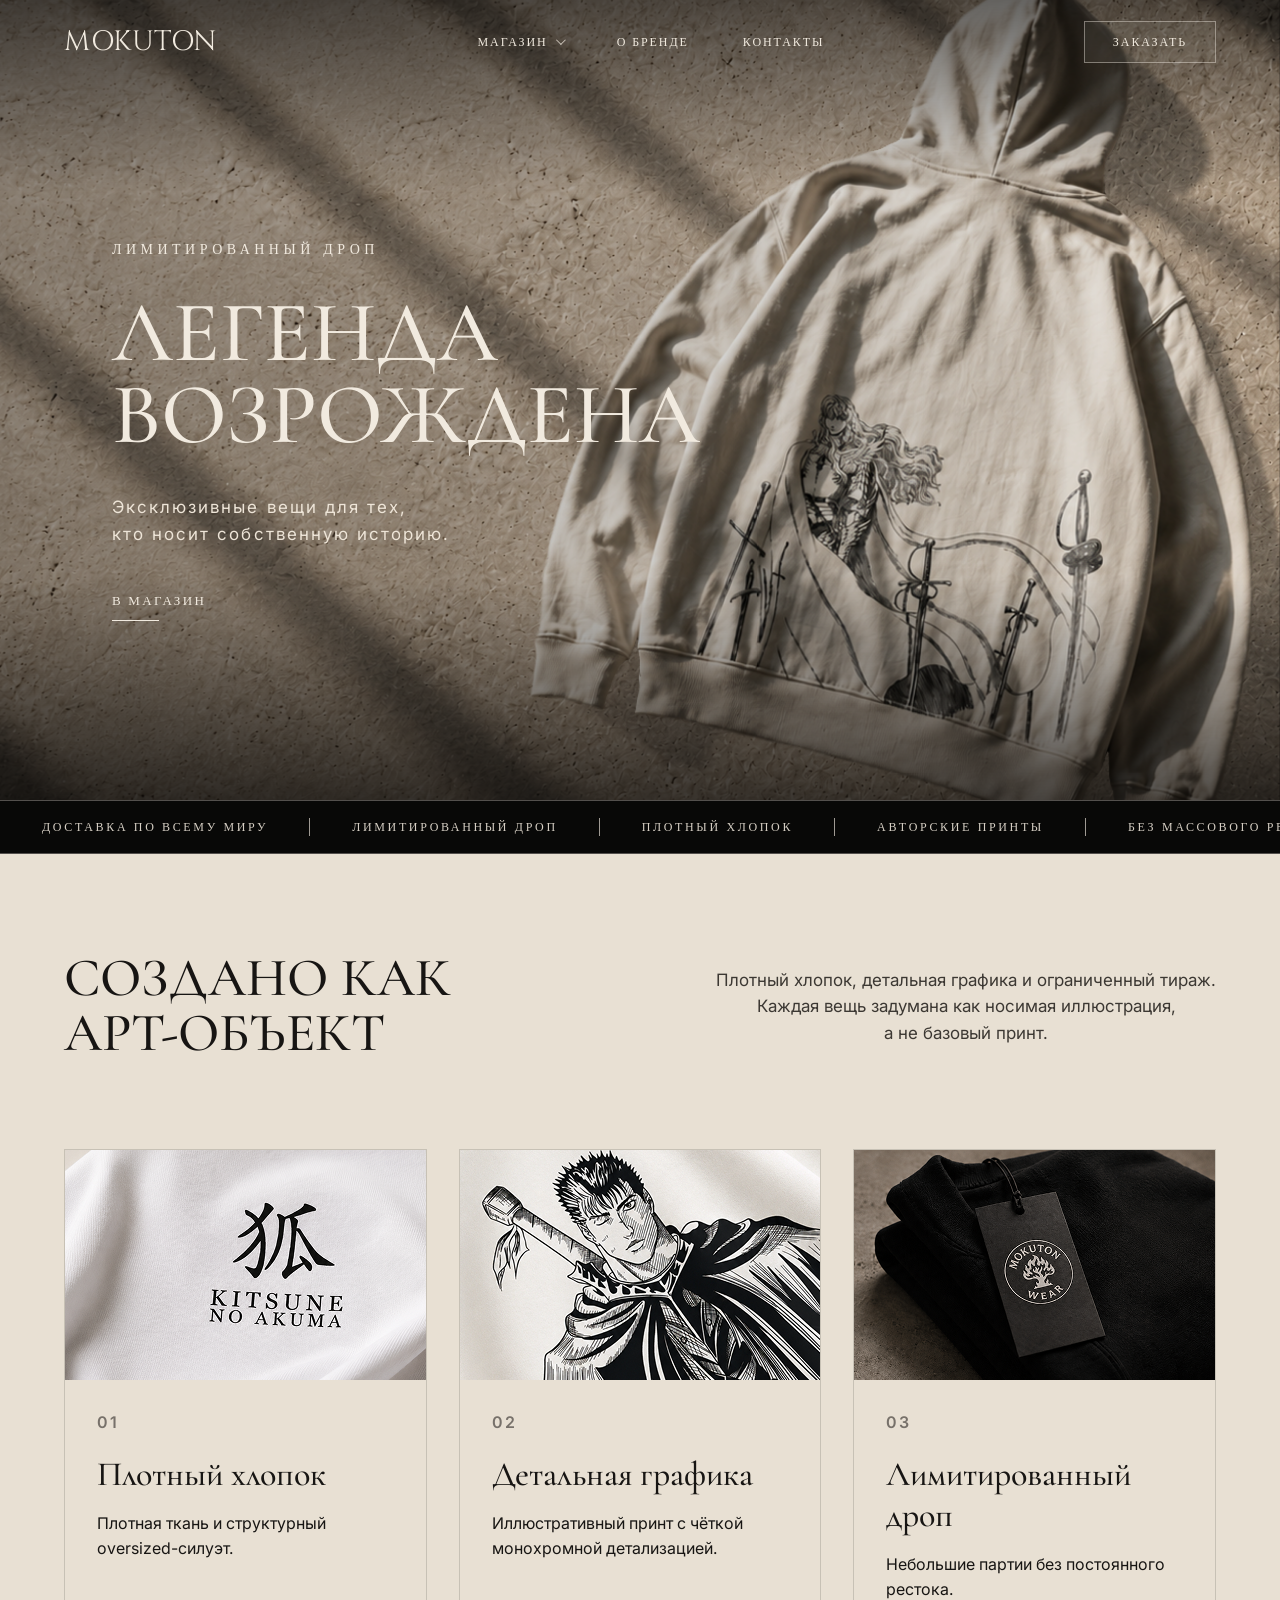
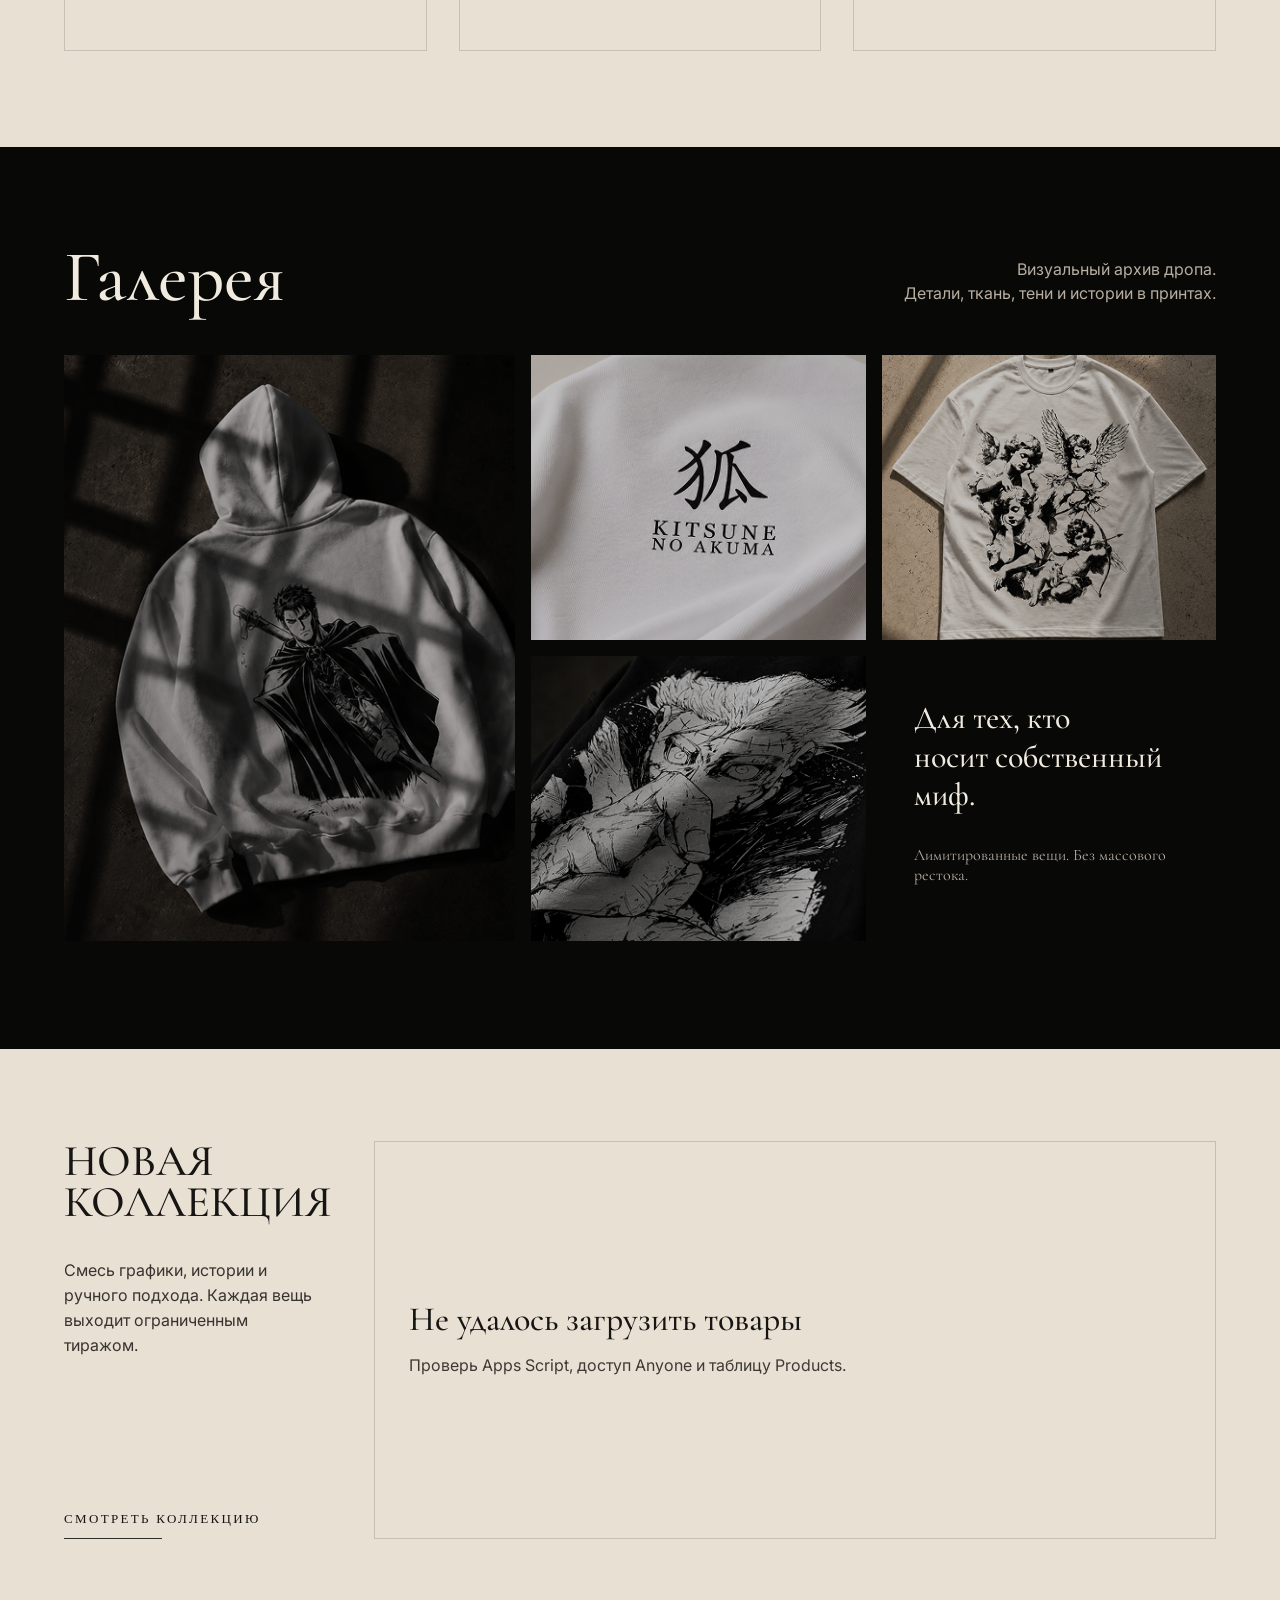
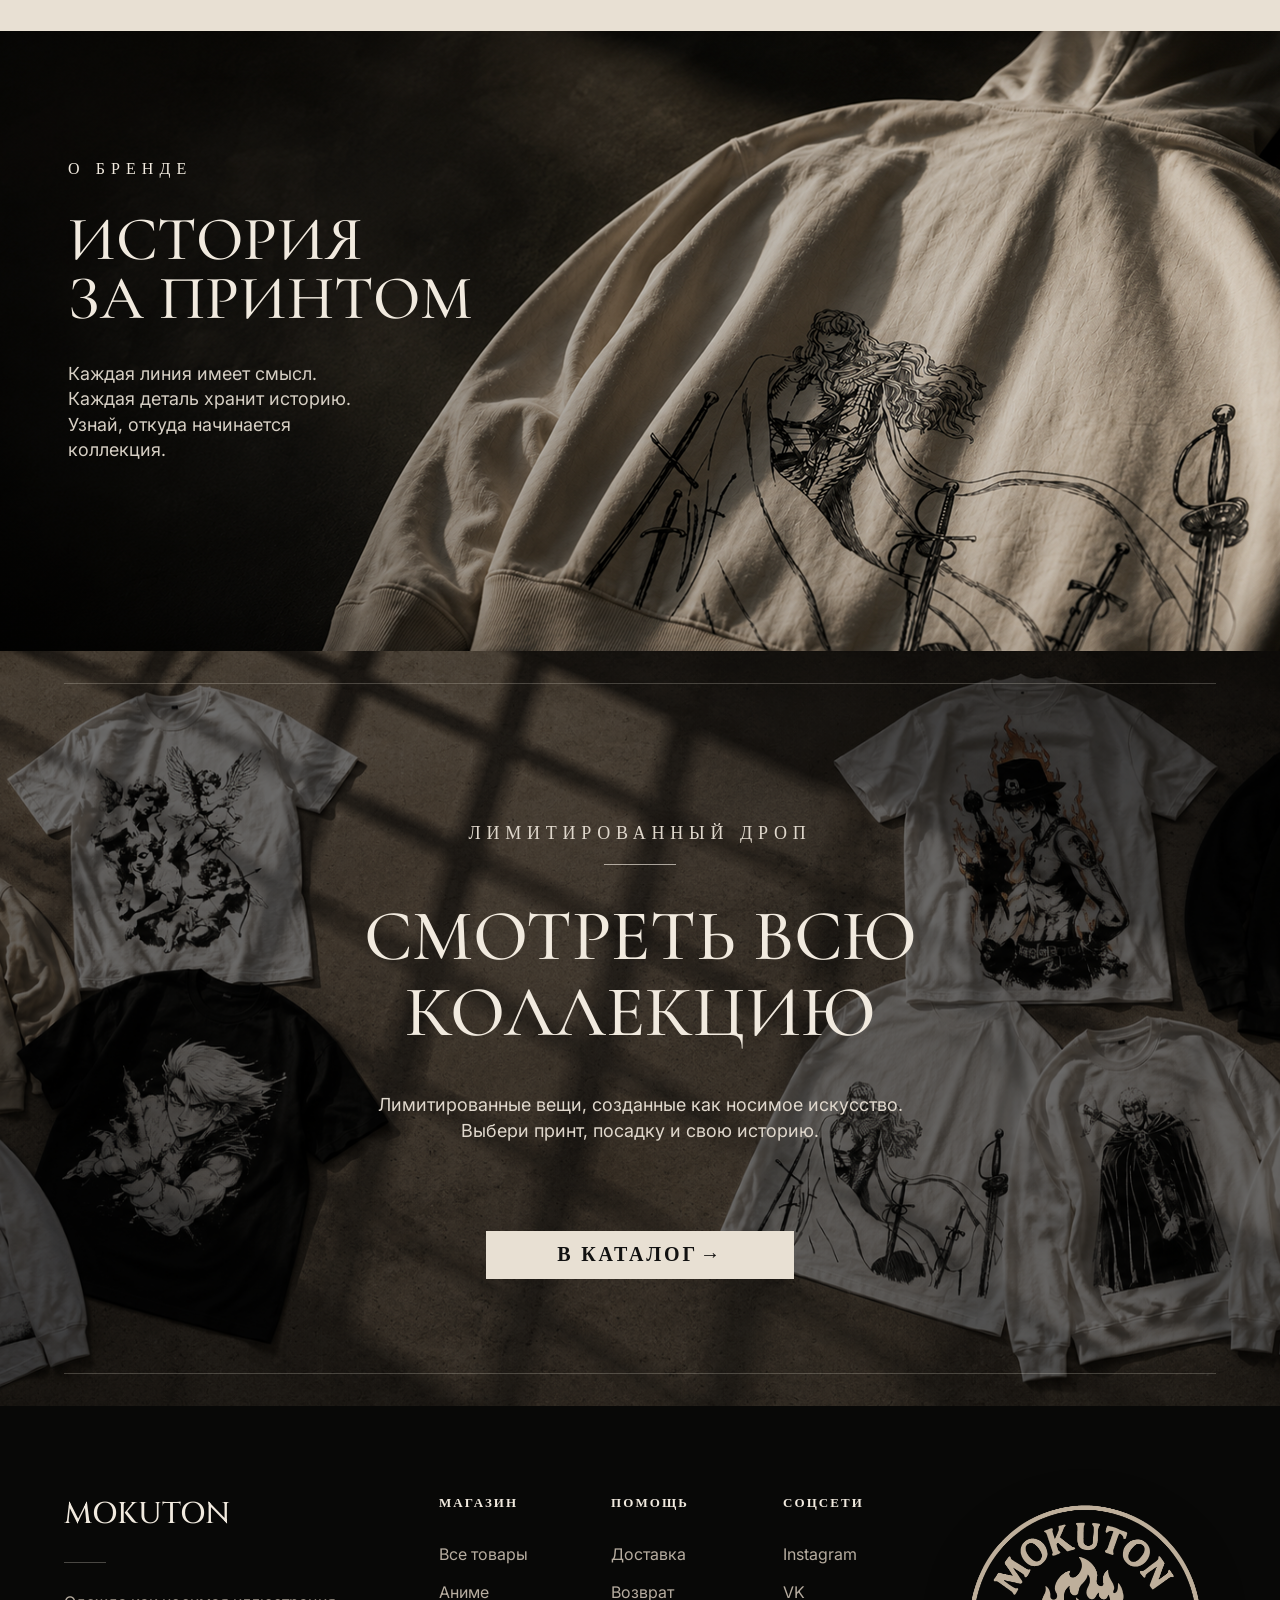
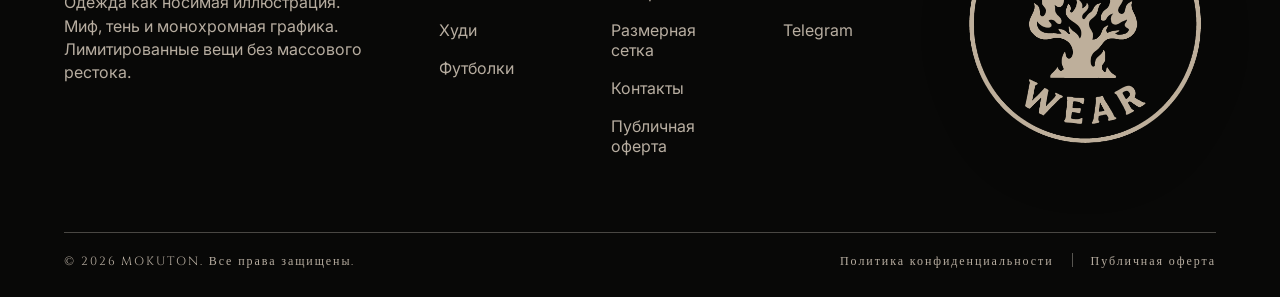
==== commit bed778a1: "Update index.html" ====
--- a/index.html
+++ b/index.html
@@ -1,4 +1,5 @@
 <!DOCTYPE html>
+
 <html lang="ru">
 <head>
   <meta charset="UTF-8" />
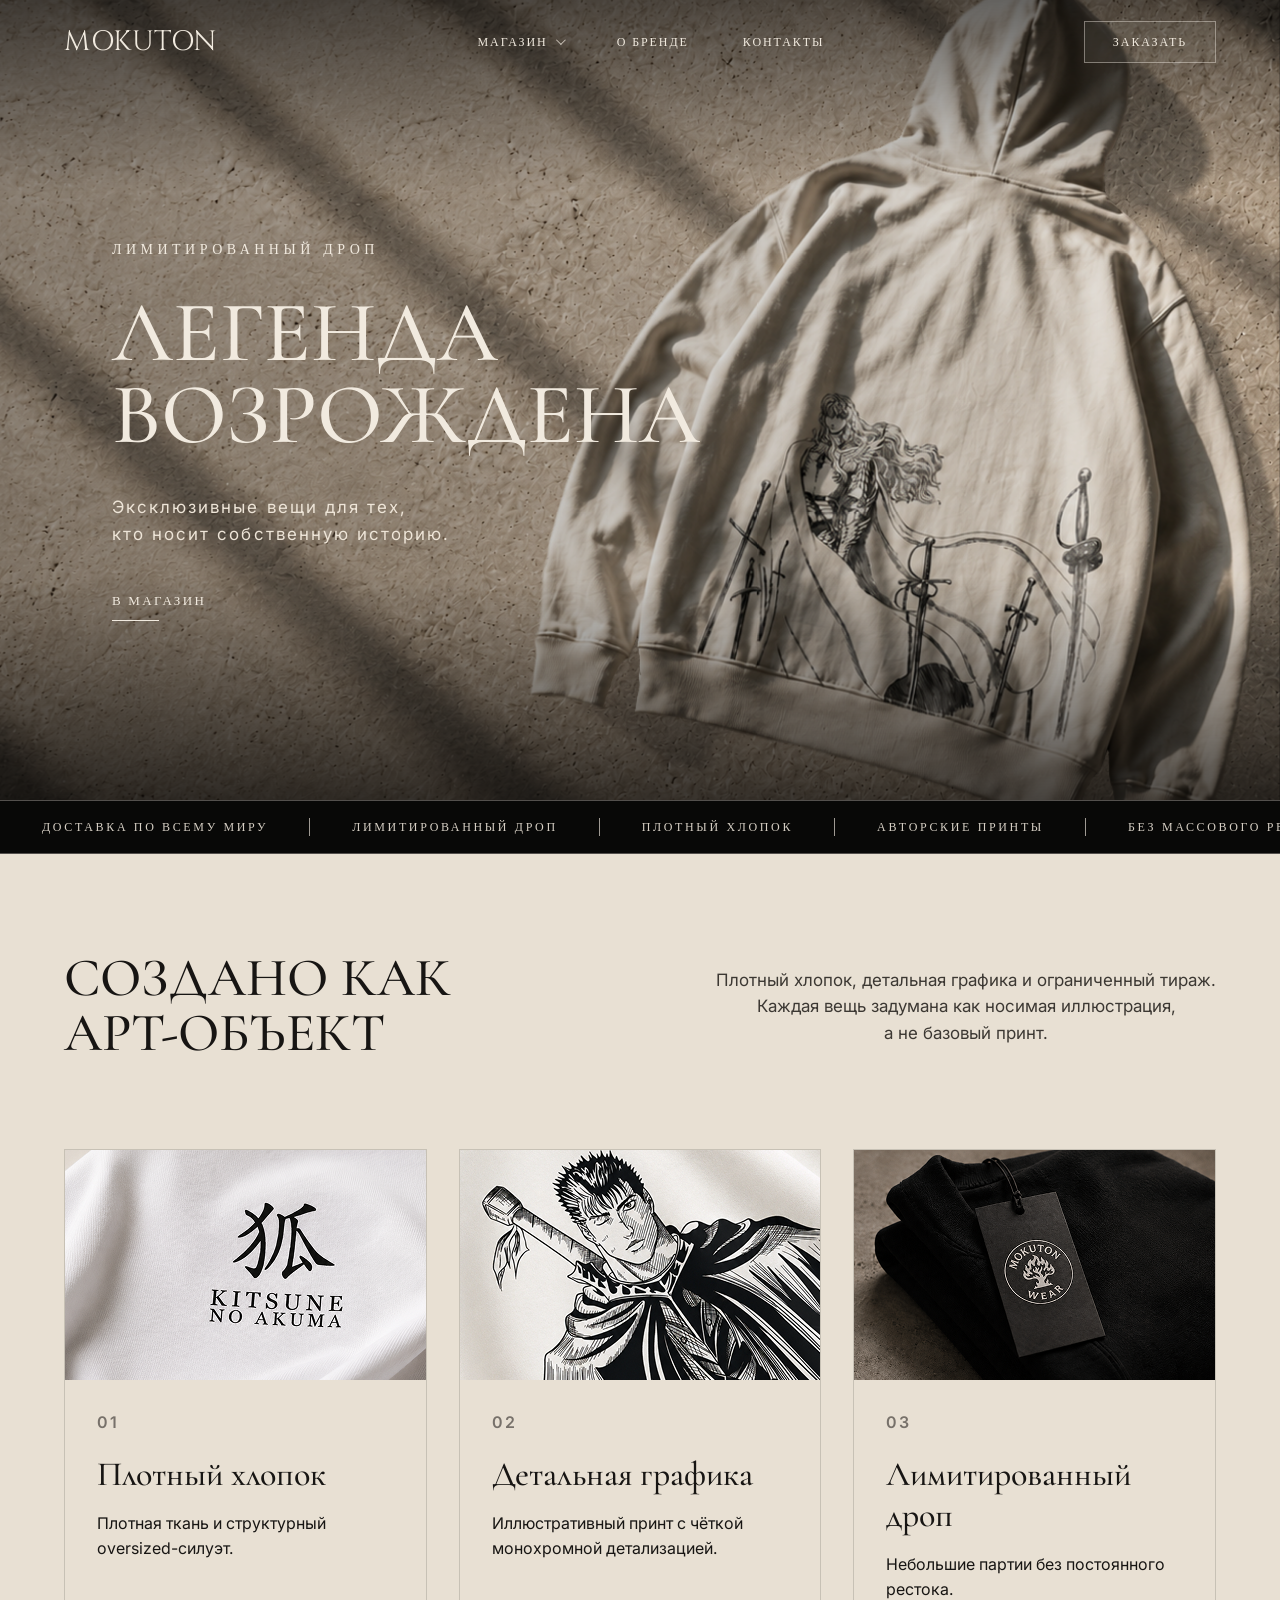
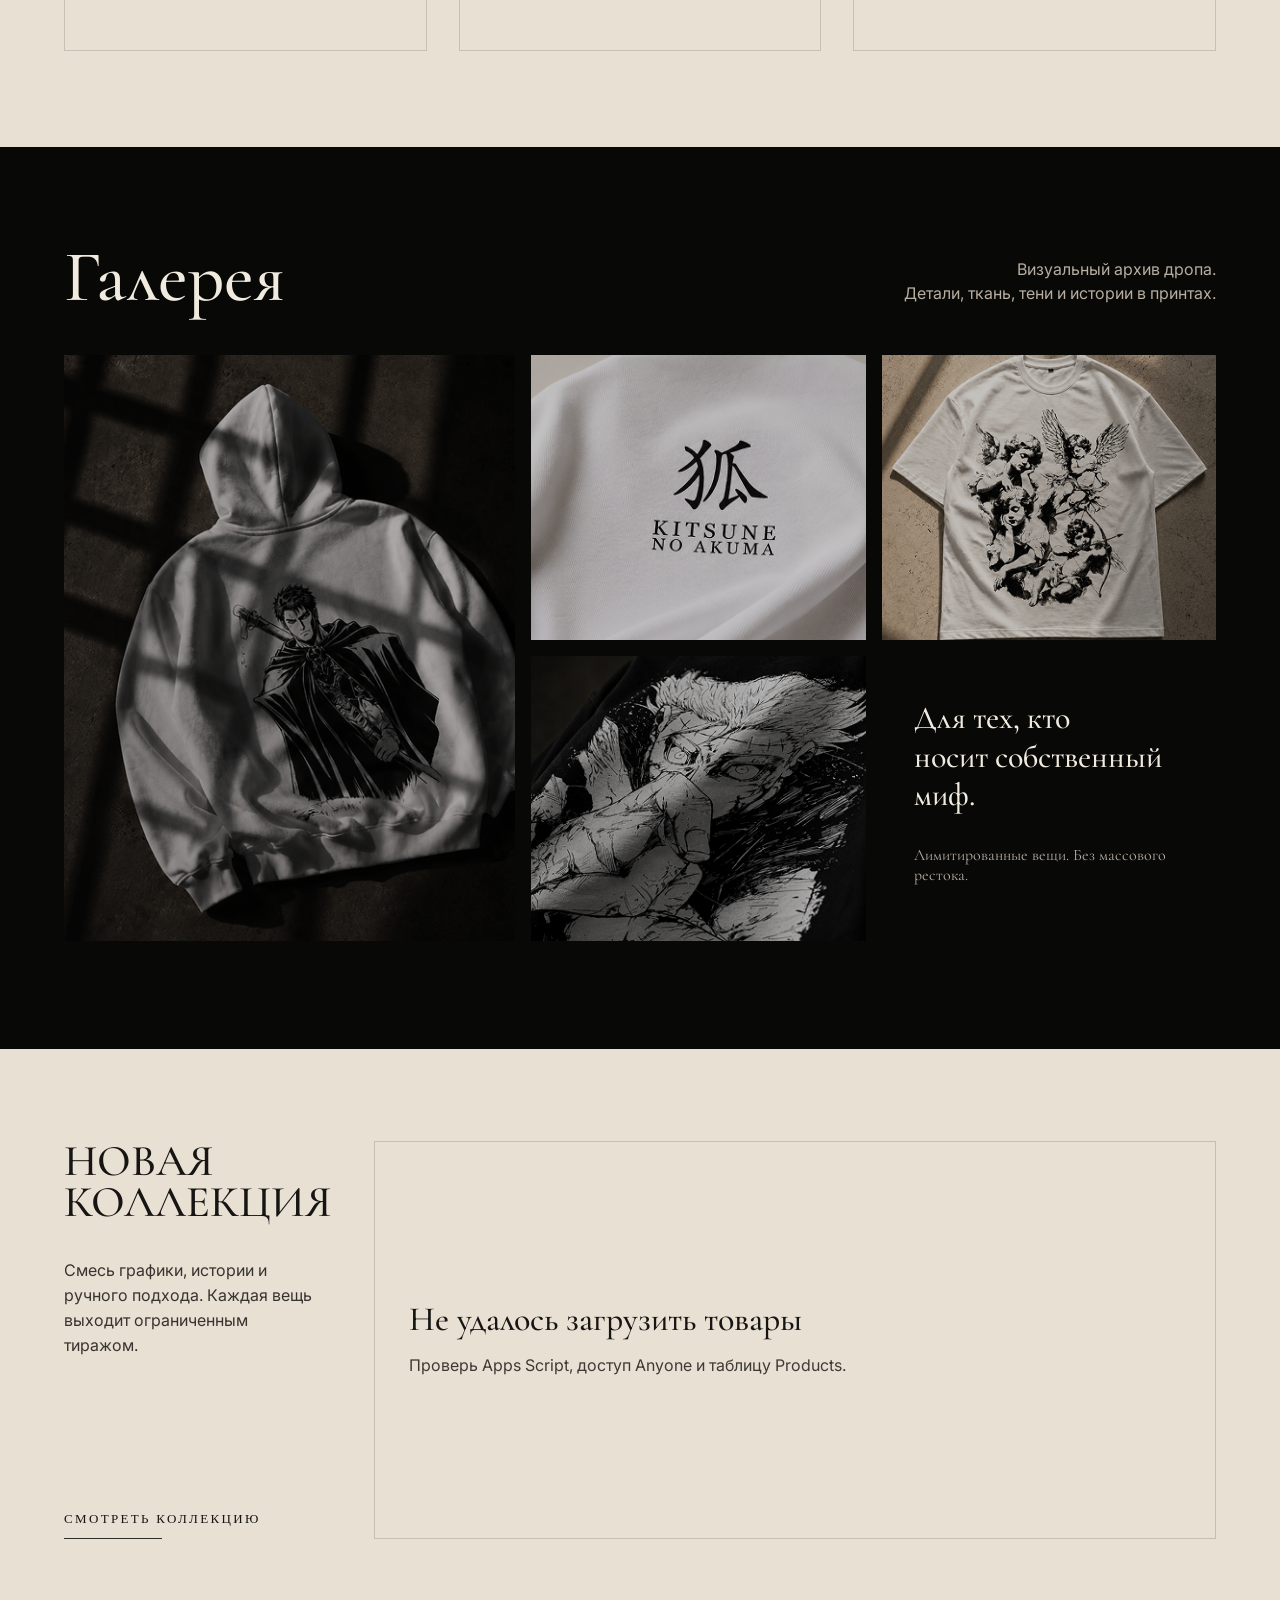
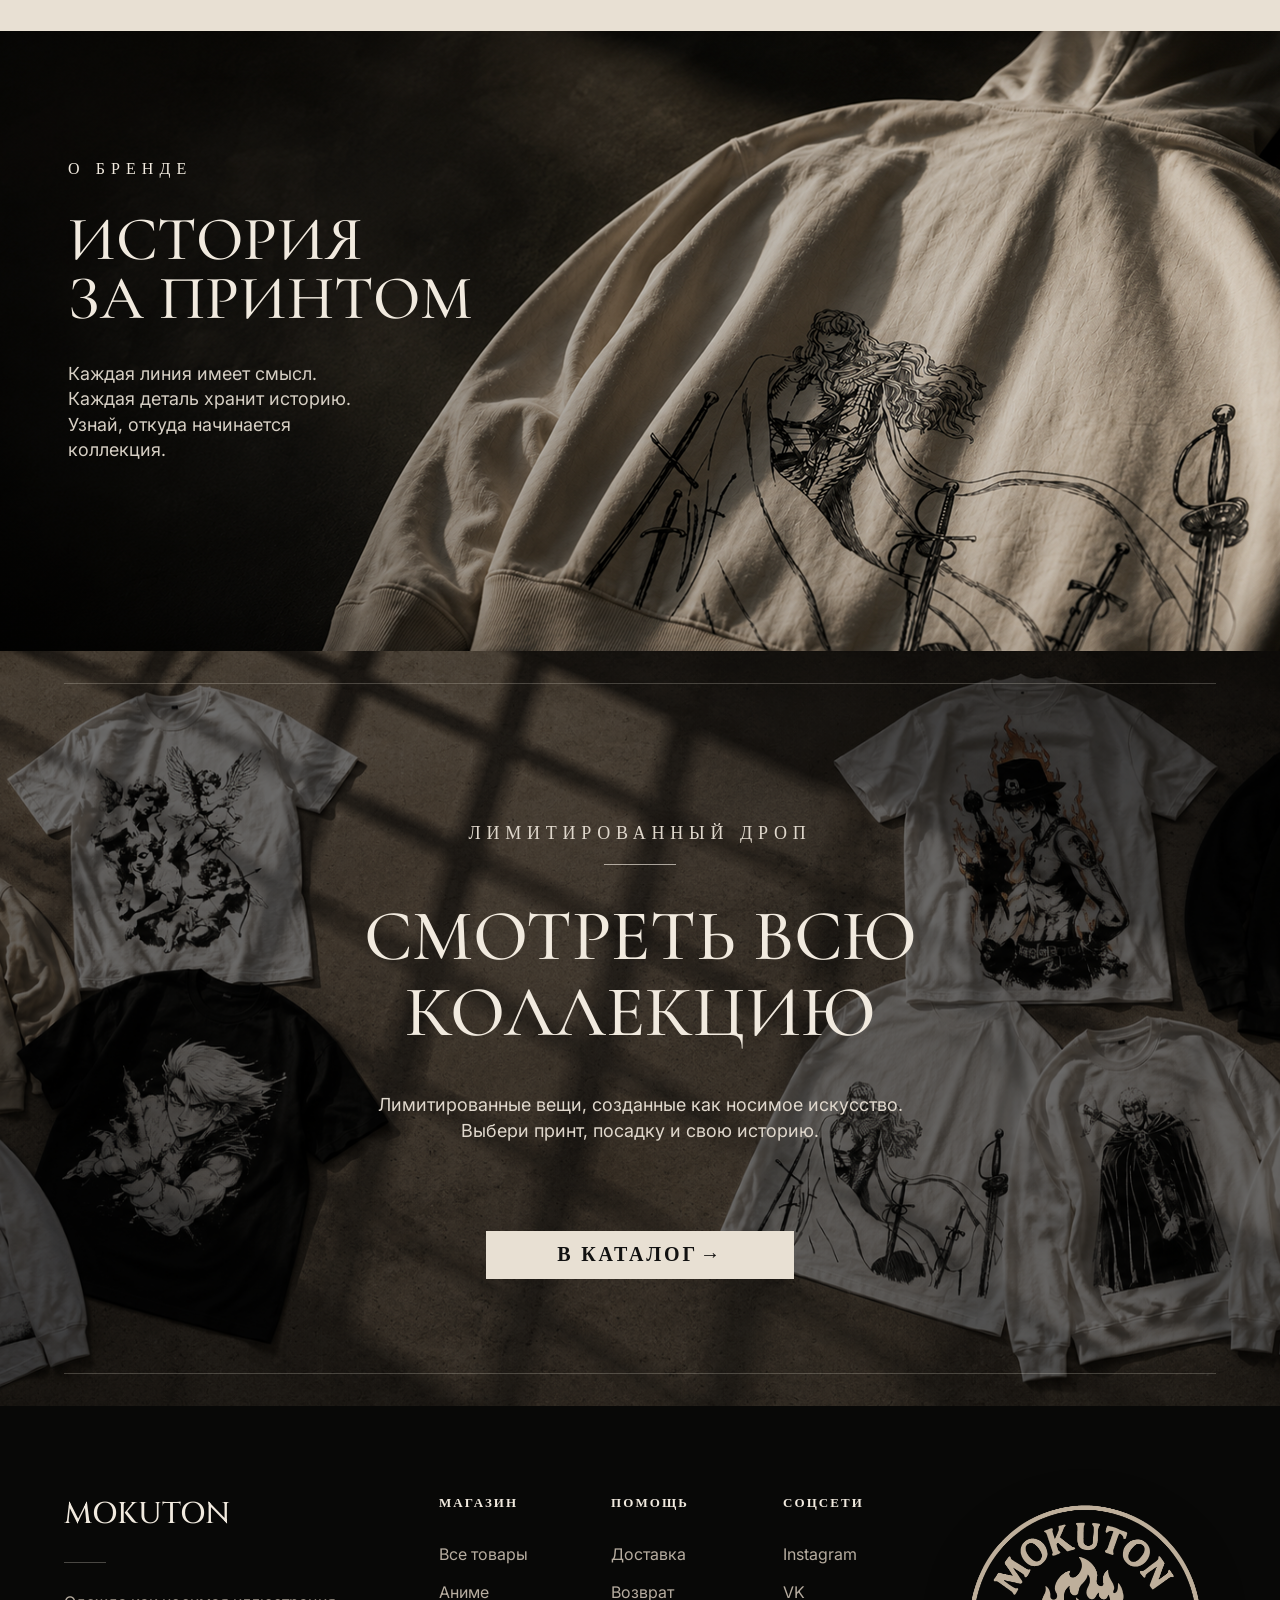
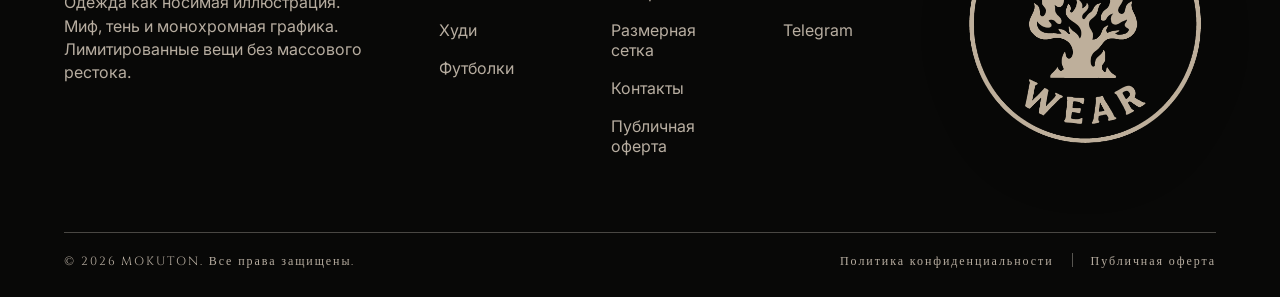
==== commit bfb3e942: "Update index.html" ====
--- a/index.html
+++ b/index.html
@@ -1,5 +1,4 @@
 <!DOCTYPE html>
-
 <html lang="ru">
 <head>
   <meta charset="UTF-8" />
@@ -18,7 +17,7 @@
 </head>
 <body>
 
-  <header class="header">
+  <header class="header scrolled">
     <a href="index.html" class="logo">MOKUTON</a>
 
     <nav class="nav" aria-label="Основная навигация">
--- a/css/style.css
+++ b/css/style.css
@@ -5815,4 +5815,655 @@
   100% {
     transform: translateX(100%);
   }
-}+}
+
+/* =========================================================
+   MOKUTON MOBILE HEADER / HERO / HOME CATALOG FIX
+   Fixes:
+   - smaller mobile hero title
+   - centered/aligned mobile nav with larger text
+   - mobile dropdown opens only by JS .is-open, so second tap closes it
+   - tighter home product cards on phone
+   ========================================================= */
+
+/* Mobile dropdown should not stay open just because the trigger has focus.
+   On touch screens it opens only when JS adds .is-open. */
+@media (max-width: 900px) {
+  .header .nav {
+    justify-content: center;
+    overflow: visible;
+  }
+
+  .nav-dropdown:not(.is-open) .nav-dropdown-menu {
+    opacity: 0 !important;
+    visibility: hidden !important;
+    pointer-events: none !important;
+    transform: translateY(8px) !important;
+  }
+
+  .nav-dropdown.is-open .nav-dropdown-menu {
+    opacity: 1 !important;
+    visibility: visible !important;
+    pointer-events: auto !important;
+    transform: translateY(0) !important;
+  }
+
+  .nav-dropdown.is-open > .nav-link::after {
+    transform: rotate(225deg) translateY(-1px);
+    opacity: 1;
+  }
+}
+
+@media (max-width: 640px) and (orientation: portrait) {
+  .header {
+    padding-left: 18px;
+    padding-right: 18px;
+  }
+
+  .header .nav {
+    width: 100%;
+    justify-content: space-between;
+    gap: 8px;
+    padding-top: 6px;
+    overflow: visible;
+  }
+
+  .nav a,
+  .nav-dropdown-trigger {
+    font-size: 11px;
+    line-height: 1.1;
+    letter-spacing: 0.11em;
+  }
+
+  .nav-dropdown > .nav-link {
+    gap: 7px;
+  }
+
+  .hero h1 {
+    font-size: clamp(40px, 13.2vw, 54px);
+    line-height: 0.94;
+  }
+
+  .collection .product-grid#homeProductGrid {
+    gap: 32px;
+  }
+
+  .home-product-card {
+    overflow: visible;
+  }
+
+  .home-product-card::after {
+    top: 0;
+    bottom: 88px;
+    height: auto;
+  }
+
+  .home-product-card .home-product-image-link {
+    height: clamp(315px, 94vw, 380px);
+    background: #080807;
+  }
+
+  .home-product-card .home-product-image-link img {
+    width: 100%;
+    height: 100%;
+    aspect-ratio: auto;
+    object-fit: cover;
+    object-position: center center;
+  }
+
+  .home-product-card .product-row {
+    display: grid !important;
+    grid-template-columns: minmax(0, 1fr) auto;
+    align-items: start;
+    gap: 12px;
+    margin-top: 16px;
+    font-size: 12px;
+    line-height: 1.25;
+  }
+
+  .home-product-card .product-row h3 {
+    margin: 0;
+    font-size: 13px;
+    line-height: 1.2;
+    letter-spacing: 0.08em;
+  }
+
+  .home-product-card .product-row strong {
+    display: block;
+    margin: 0;
+    white-space: nowrap;
+    font-size: 14px;
+  }
+
+  .home-product-card .product-row.small {
+    grid-template-columns: minmax(0, 1fr) auto;
+    align-items: center;
+    margin-top: 18px;
+    font-size: 14px;
+    line-height: 1.3;
+  }
+
+  .home-product-card .product-row.small span,
+  .home-product-card .product-row.small a {
+    display: block;
+    margin: 0;
+  }
+
+  .home-product-card .product-view-link {
+    white-space: nowrap;
+  }
+}
+
+@media (max-width: 380px) and (orientation: portrait) {
+  .header .nav {
+    gap: 6px;
+  }
+
+  .nav a,
+  .nav-dropdown-trigger {
+    font-size: 10.5px;
+    letter-spacing: 0.09em;
+  }
+
+  .hero h1 {
+    font-size: 39px;
+  }
+
+  .home-product-card .product-row,
+  .home-product-card .product-row.small {
+    grid-template-columns: 1fr;
+    gap: 7px;
+  }
+
+  .home-product-card .product-row strong {
+    margin-top: 0;
+  }
+}
+
+/* =========================================================
+   MOKUTON MOBILE HEADER DROPDOWN FINAL FIX
+   Держим пункты меню собранными по центру и открываем dropdown
+   на телефоне только через класс .is-open из main.js.
+   ========================================================= */
+
+@media (max-width: 900px) {
+  .header {
+    overflow: visible !important;
+    z-index: 1000;
+  }
+
+  .header .nav {
+    order: 3;
+    flex: 0 0 100%;
+    width: 100%;
+    min-width: 0;
+    display: flex !important;
+    align-items: center;
+    justify-content: center !important;
+    gap: clamp(24px, 7vw, 40px) !important;
+    padding: 8px clamp(12px, 4vw, 28px) 2px !important;
+    overflow: visible !important;
+    scrollbar-width: none;
+  }
+
+  .header .nav::-webkit-scrollbar {
+    display: none;
+  }
+
+  .header .nav > a,
+  .header .nav > .nav-dropdown {
+    flex: 0 0 auto;
+  }
+
+  .nav-dropdown {
+    position: static !important;
+    min-height: auto !important;
+  }
+
+  .nav-dropdown > .nav-link {
+    min-height: 32px;
+  }
+
+  .nav-dropdown-menu {
+    position: absolute !important;
+    z-index: 1001;
+    top: calc(100% - 1px) !important;
+    left: clamp(18px, 5vw, 34px) !important;
+    right: clamp(18px, 5vw, 34px) !important;
+    width: auto !important;
+    min-width: 0 !important;
+    max-width: none !important;
+    max-height: min(72vh, 540px);
+    overflow-y: auto;
+    padding: 22px 24px !important;
+    transform: translateY(10px) !important;
+    opacity: 0 !important;
+    visibility: hidden !important;
+    pointer-events: none !important;
+  }
+
+  .nav-dropdown:not(.is-open) .nav-dropdown-menu {
+    opacity: 0 !important;
+    visibility: hidden !important;
+    pointer-events: none !important;
+    transform: translateY(10px) !important;
+  }
+
+  .nav-dropdown.is-open .nav-dropdown-menu {
+    opacity: 1 !important;
+    visibility: visible !important;
+    pointer-events: auto !important;
+    transform: translateY(0) !important;
+  }
+
+  .nav-dropdown.is-open > .nav-link::after {
+    transform: rotate(225deg) translateY(-1px) !important;
+    opacity: 1 !important;
+  }
+}
+
+@media (max-width: 640px) and (orientation: portrait) {
+  .header {
+    padding-left: 20px !important;
+    padding-right: 20px !important;
+  }
+
+  .header .nav {
+    justify-content: center !important;
+    gap: clamp(24px, 7.2vw, 34px) !important;
+    padding-left: 10px !important;
+    padding-right: 10px !important;
+  }
+
+  .nav a,
+  .nav-dropdown-trigger {
+    font-size: 11px !important;
+    line-height: 1.1;
+    letter-spacing: 0.105em !important;
+    white-space: nowrap;
+  }
+
+  .nav-dropdown > .nav-link {
+    gap: 7px;
+  }
+
+  .nav-dropdown-menu {
+    left: 20px !important;
+    right: 20px !important;
+  }
+}
+
+@media (max-width: 380px) and (orientation: portrait) {
+  .header {
+    padding-left: 16px !important;
+    padding-right: 16px !important;
+  }
+
+  .header .nav {
+    gap: clamp(14px, 5.4vw, 22px) !important;
+    padding-left: 4px !important;
+    padding-right: 4px !important;
+  }
+
+  .nav a,
+  .nav-dropdown-trigger {
+    font-size: 10.5px !important;
+    letter-spacing: 0.075em !important;
+  }
+}
+
+/* =========================================================
+   MOKUTON MOBILE MENU ARROW + FONT FINAL TWEAK
+   Fixes:
+   - arrow returns down after second tap / close
+   - focus-within on touch no longer keeps arrow visually opened
+   - mobile menu text is slightly larger
+   ========================================================= */
+
+@media (max-width: 900px) {
+  .nav-dropdown:not(.is-open) > .nav-link::after,
+  .nav-dropdown:not(.is-open):hover > .nav-link::after,
+  .nav-dropdown:not(.is-open):focus-within > .nav-link::after {
+    transform: rotate(45deg) translateY(-2px) !important;
+    opacity: 0.72 !important;
+  }
+
+  .nav-dropdown.is-open > .nav-link::after,
+  .nav-dropdown.is-open:hover > .nav-link::after,
+  .nav-dropdown.is-open:focus-within > .nav-link::after {
+    transform: rotate(225deg) translateY(-1px) !important;
+    opacity: 1 !important;
+  }
+
+  .nav-dropdown-menu a {
+    font-size: 15px;
+    line-height: 1.18;
+  }
+
+  .nav-dropdown-title {
+    font-size: 14px;
+  }
+}
+
+@media (max-width: 640px) and (orientation: portrait) {
+  .nav a,
+  .nav-dropdown-trigger {
+    font-size: 11.7px !important;
+    letter-spacing: 0.095em !important;
+  }
+
+  .nav-dropdown-menu a {
+    padding-top: 15px !important;
+    padding-bottom: 15px !important;
+  }
+}
+
+@media (max-width: 380px) and (orientation: portrait) {
+  .nav a,
+  .nav-dropdown-trigger {
+    font-size: 11px !important;
+    letter-spacing: 0.065em !important;
+  }
+}
+
+@media (max-width: 900px) and (orientation: landscape) and (max-height: 560px) {
+  .nav a,
+  .nav-dropdown-trigger {
+    font-size: 10.8px !important;
+    letter-spacing: 0.105em !important;
+  }
+
+  .nav-dropdown-menu a {
+    font-size: 14.5px;
+  }
+}
+
+/* =========================================================
+   MOKUTON MOBILE HOME PRODUCT LINK ARROW FIX
+   Fixes mobile "Смотреть →": arrow stays on the same line as the text.
+   ========================================================= */
+
+@media (max-width: 640px) and (orientation: portrait) {
+  .home-product-card .product-row.small .product-view-link {
+    display: inline-flex !important;
+    align-items: center !important;
+    justify-content: flex-start !important;
+    gap: 7px !important;
+    width: fit-content !important;
+    margin: 0 !important;
+    white-space: nowrap !important;
+  }
+
+  .home-product-card .product-row.small .product-view-link .link-arrow {
+    display: inline-block !important;
+    flex: 0 0 auto !important;
+    margin: 0 !important;
+    line-height: 1 !important;
+    transform: translateX(0);
+  }
+}
+
+@media (max-width: 900px) and (orientation: landscape) and (max-height: 560px) {
+  .home-product-card .product-row.small .product-view-link,
+  .product-row.small .product-view-link {
+    display: inline-flex !important;
+    align-items: center !important;
+    gap: 7px !important;
+    width: fit-content !important;
+    white-space: nowrap !important;
+  }
+
+  .home-product-card .product-row.small .product-view-link .link-arrow,
+  .product-row.small .product-view-link .link-arrow {
+    display: inline-block !important;
+    flex: 0 0 auto !important;
+    margin: 0 !important;
+    line-height: 1 !important;
+  }
+}
+
+
+/* =========================================================
+   MOKUTON SIZE SLIDER
+   Размеры берутся из полной сетки по clothing_type.
+   Доступные размеры активны, отсутствующие остаются на шкале, но заблокированы.
+   ========================================================= */
+
+.size-list.size-slider-wrap {
+  display: block;
+  max-width: 560px;
+}
+
+.size-slider {
+  --size-count: 1;
+  --selected-index: 0;
+
+  position: relative;
+  display: grid;
+  grid-template-columns: repeat(var(--size-count), minmax(42px, 1fr));
+  width: 100%;
+  margin: 4px 0 18px;
+  padding: 12px 0 20px;
+  isolation: isolate;
+}
+
+.size-slider::before {
+  content: "";
+  position: absolute;
+  z-index: 0;
+  left: calc((100% / var(--size-count)) / 2);
+  right: calc((100% / var(--size-count)) / 2);
+  top: 52px;
+  height: 1px;
+  background: linear-gradient(
+    90deg,
+    rgba(241, 234, 223, 0.12),
+    rgba(241, 234, 223, 0.34),
+    rgba(241, 234, 223, 0.12)
+  );
+}
+
+.size-step {
+  position: relative;
+  z-index: 1;
+  min-width: 0;
+  height: 82px;
+  padding: 0;
+  border: 0;
+  background: transparent;
+  color: rgba(241, 234, 223, 0.46);
+  font-family: "Cinzel", serif;
+  font-size: 12px;
+  letter-spacing: 0.10em;
+  text-transform: uppercase;
+  cursor: pointer;
+
+  display: flex;
+  flex-direction: column;
+  align-items: center;
+  justify-content: flex-start;
+  overflow: visible;
+}
+
+.size-step-label {
+  display: block;
+  white-space: nowrap;
+  opacity: 0.58;
+  transform: translateY(5px);
+  transition:
+    color 0.26s ease,
+    opacity 0.26s ease,
+    font-size 0.26s ease,
+    transform 0.26s cubic-bezier(.22, .72, .18, 1),
+    text-shadow 0.26s ease;
+}
+
+.size-step-mark {
+  position: absolute;
+  left: 50%;
+  top: 47px;
+  width: 1px;
+  height: 13px;
+  transform: translateX(-50%);
+  background: rgba(241, 234, 223, 0.34);
+  transition:
+    height 0.26s ease,
+    top 0.26s ease,
+    width 0.26s ease,
+    background 0.26s ease,
+    box-shadow 0.26s ease,
+    opacity 0.26s ease;
+}
+
+.size-step:not(:disabled):hover .size-step-label,
+.size-step:not(:disabled):focus-visible .size-step-label {
+  opacity: 0.9;
+  color: rgba(241, 234, 223, 0.88);
+  transform: translateY(0);
+}
+
+.size-step:not(:disabled):hover .size-step-mark,
+.size-step:not(:disabled):focus-visible .size-step-mark {
+  background: rgba(241, 234, 223, 0.72);
+  height: 17px;
+  top: 45px;
+}
+
+.size-step.is-selected .size-step-label {
+  opacity: 1;
+  color: #fff4e4;
+  font-size: 18px;
+  transform: translateY(-8px);
+  text-shadow:
+    0 0 14px rgba(232, 224, 211, 0.20),
+    0 8px 20px rgba(0, 0, 0, 0.32);
+}
+
+.size-step.is-selected .size-step-mark {
+  top: 41px;
+  width: 2px;
+  height: 24px;
+  background: var(--cream);
+  box-shadow:
+    0 0 12px rgba(232, 224, 211, 0.34),
+    0 0 28px rgba(232, 224, 211, 0.14);
+}
+
+.size-step.is-unavailable {
+  cursor: not-allowed;
+}
+
+.size-step.is-unavailable .size-step-label {
+  opacity: 0.28;
+  color: rgba(241, 234, 223, 0.36);
+  text-decoration: line-through;
+  text-decoration-color: rgba(241, 234, 223, 0.48);
+  text-decoration-thickness: 1px;
+}
+
+.size-step.is-unavailable .size-step-mark {
+  height: 8px;
+  top: 50px;
+  opacity: 0.34;
+}
+
+.size-slider-wrap .size-guide-inline {
+  width: fit-content;
+  min-width: 190px;
+  margin-top: 2px;
+}
+
+@media (hover: none) {
+  .size-step:not(:disabled):hover .size-step-label {
+    transform: translateY(5px);
+  }
+
+  .size-step.is-selected .size-step-label {
+    transform: translateY(-8px);
+  }
+}
+
+@media (max-width: 640px) and (orientation: portrait) {
+  .size-list.size-slider-wrap {
+    display: block !important;
+    max-width: 100%;
+  }
+
+  .size-slider {
+    grid-template-columns: repeat(var(--size-count), minmax(38px, 1fr));
+    margin-bottom: 16px;
+    padding-top: 10px;
+  }
+
+  .size-slider::before {
+    top: 50px;
+  }
+
+  .size-step {
+    min-height: 0 !important;
+    height: 78px;
+    font-size: 10px;
+    letter-spacing: 0.08em;
+  }
+
+  .size-step-mark {
+    top: 46px;
+  }
+
+  .size-step.is-selected .size-step-label {
+    font-size: 15px;
+    transform: translateY(-7px);
+  }
+
+  .size-step.is-selected .size-step-mark {
+    top: 40px;
+    height: 22px;
+  }
+
+  .size-slider-wrap .size-guide-inline {
+    width: 100%;
+    min-width: 0;
+  }
+}
+
+@media (max-width: 380px) and (orientation: portrait) {
+  .size-slider {
+    grid-template-columns: repeat(var(--size-count), minmax(35px, 1fr));
+  }
+
+  .size-step {
+    font-size: 9.5px;
+    letter-spacing: 0.055em;
+  }
+
+  .size-step.is-selected .size-step-label {
+    font-size: 14px;
+  }
+}
+
+@media (max-width: 900px) and (orientation: landscape) and (max-height: 560px) {
+  .size-list.size-slider-wrap {
+    display: block !important;
+  }
+
+  .size-slider {
+    grid-template-columns: repeat(var(--size-count), minmax(38px, 1fr));
+    margin-bottom: 14px;
+  }
+
+  .size-step {
+    height: 72px;
+    font-size: 10px;
+  }
+
+  .size-step.is-selected .size-step-label {
+    font-size: 15px;
+  }
+}
+
+@media (prefers-reduced-motion: reduce) {
+  .size-step-label,
+  .size-step-mark {
+    transition: none !important;
+  }
+}
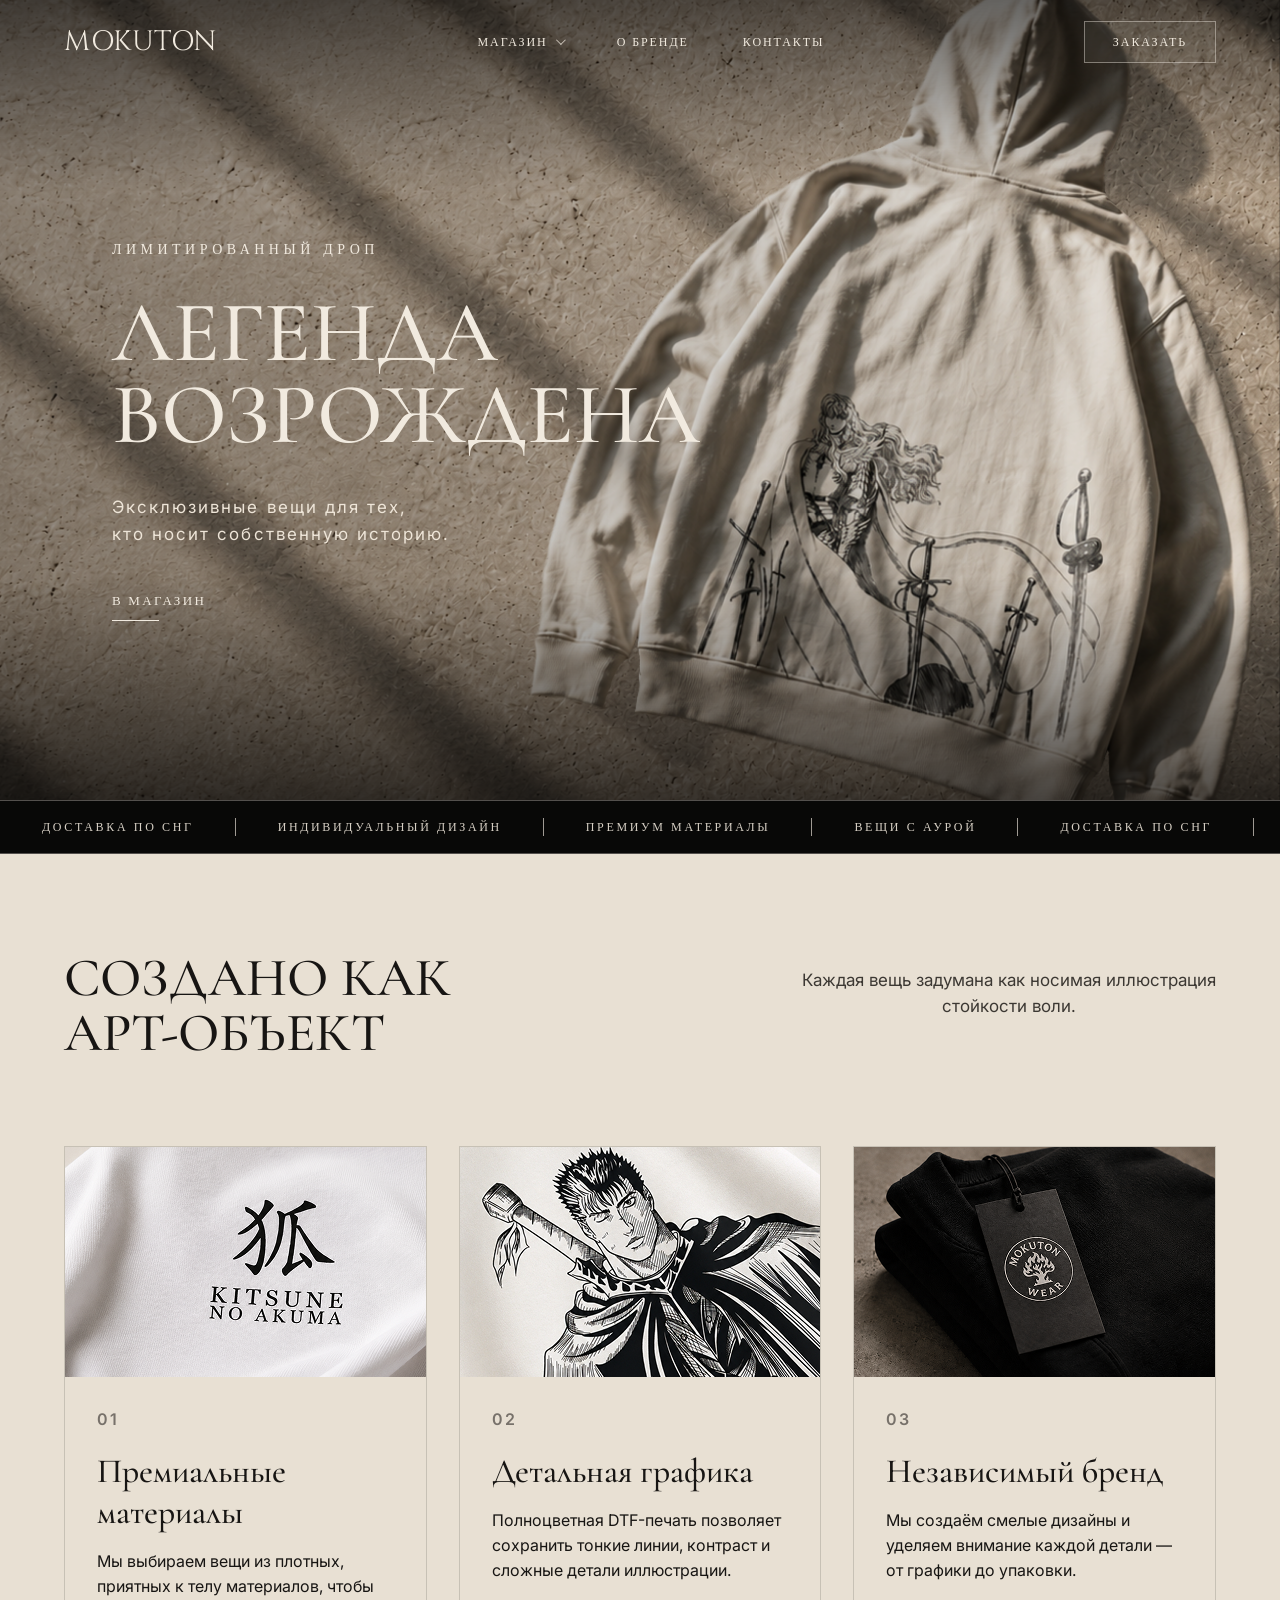
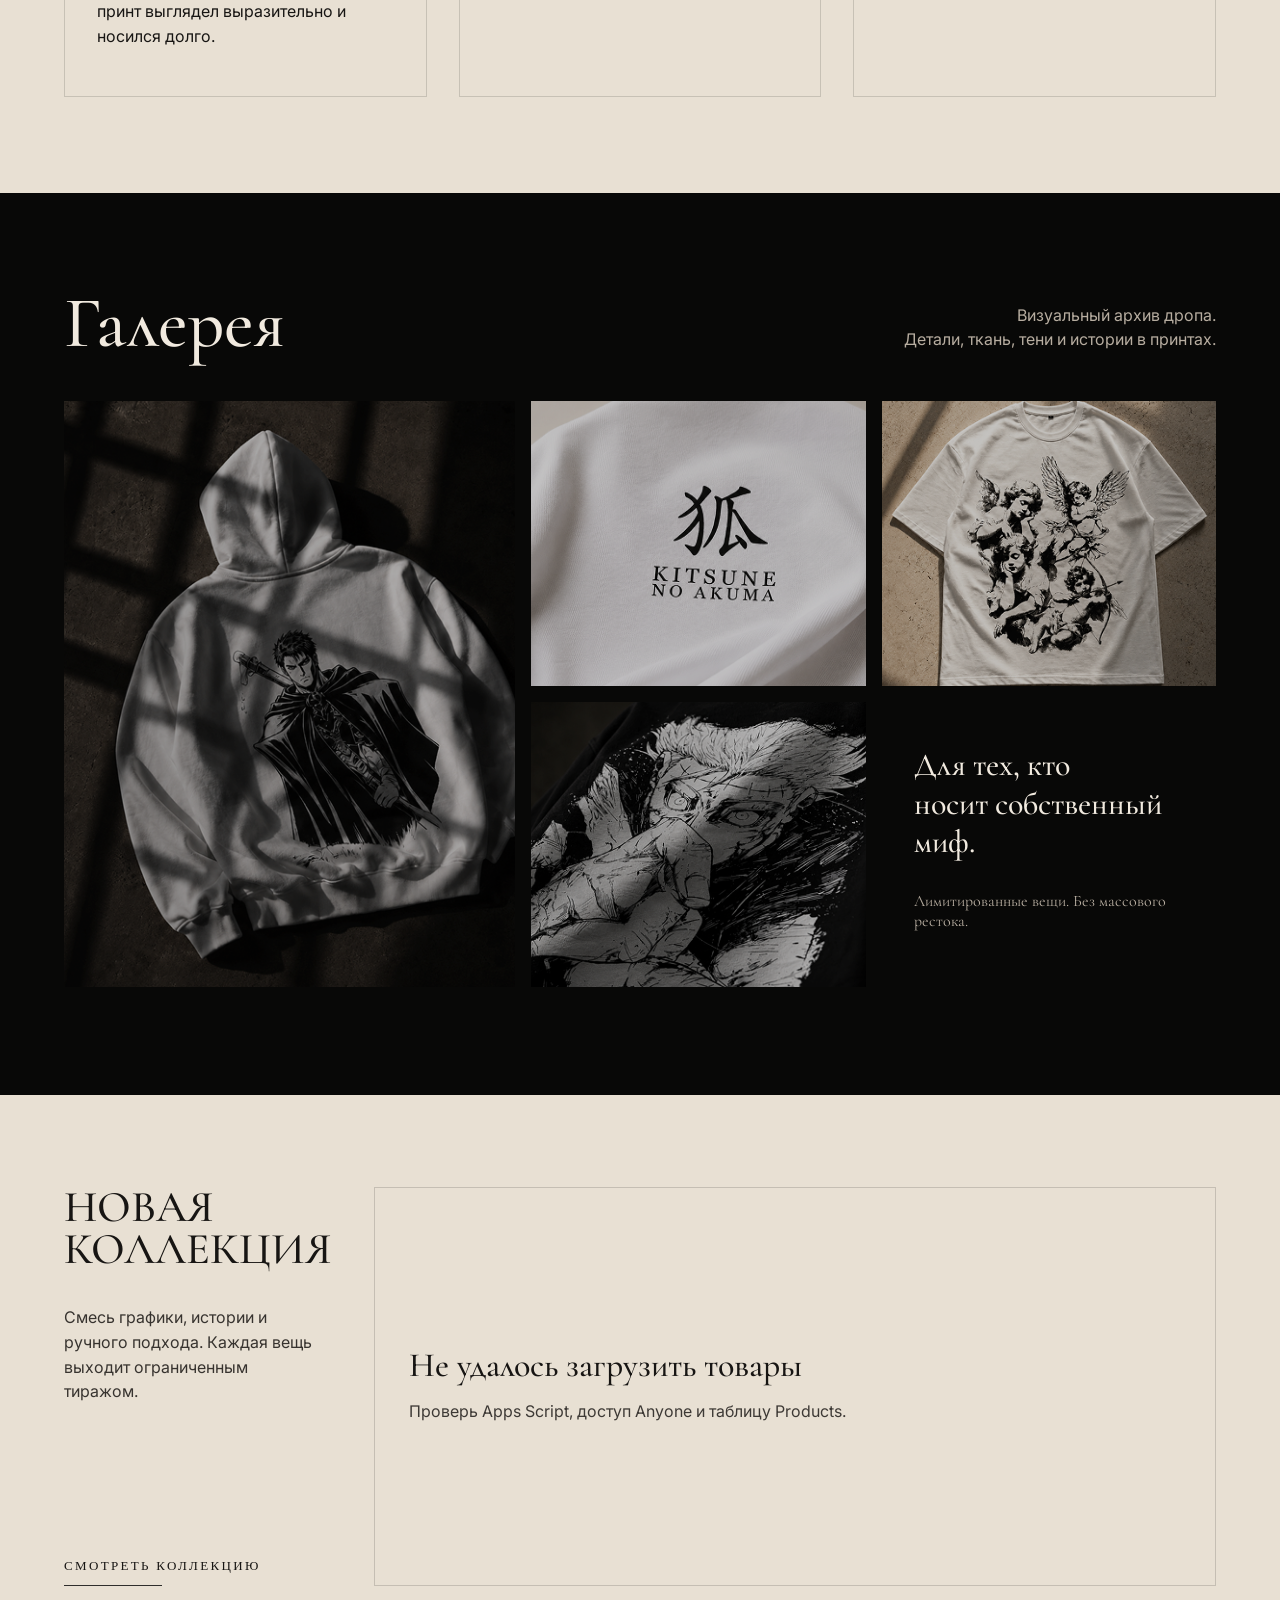
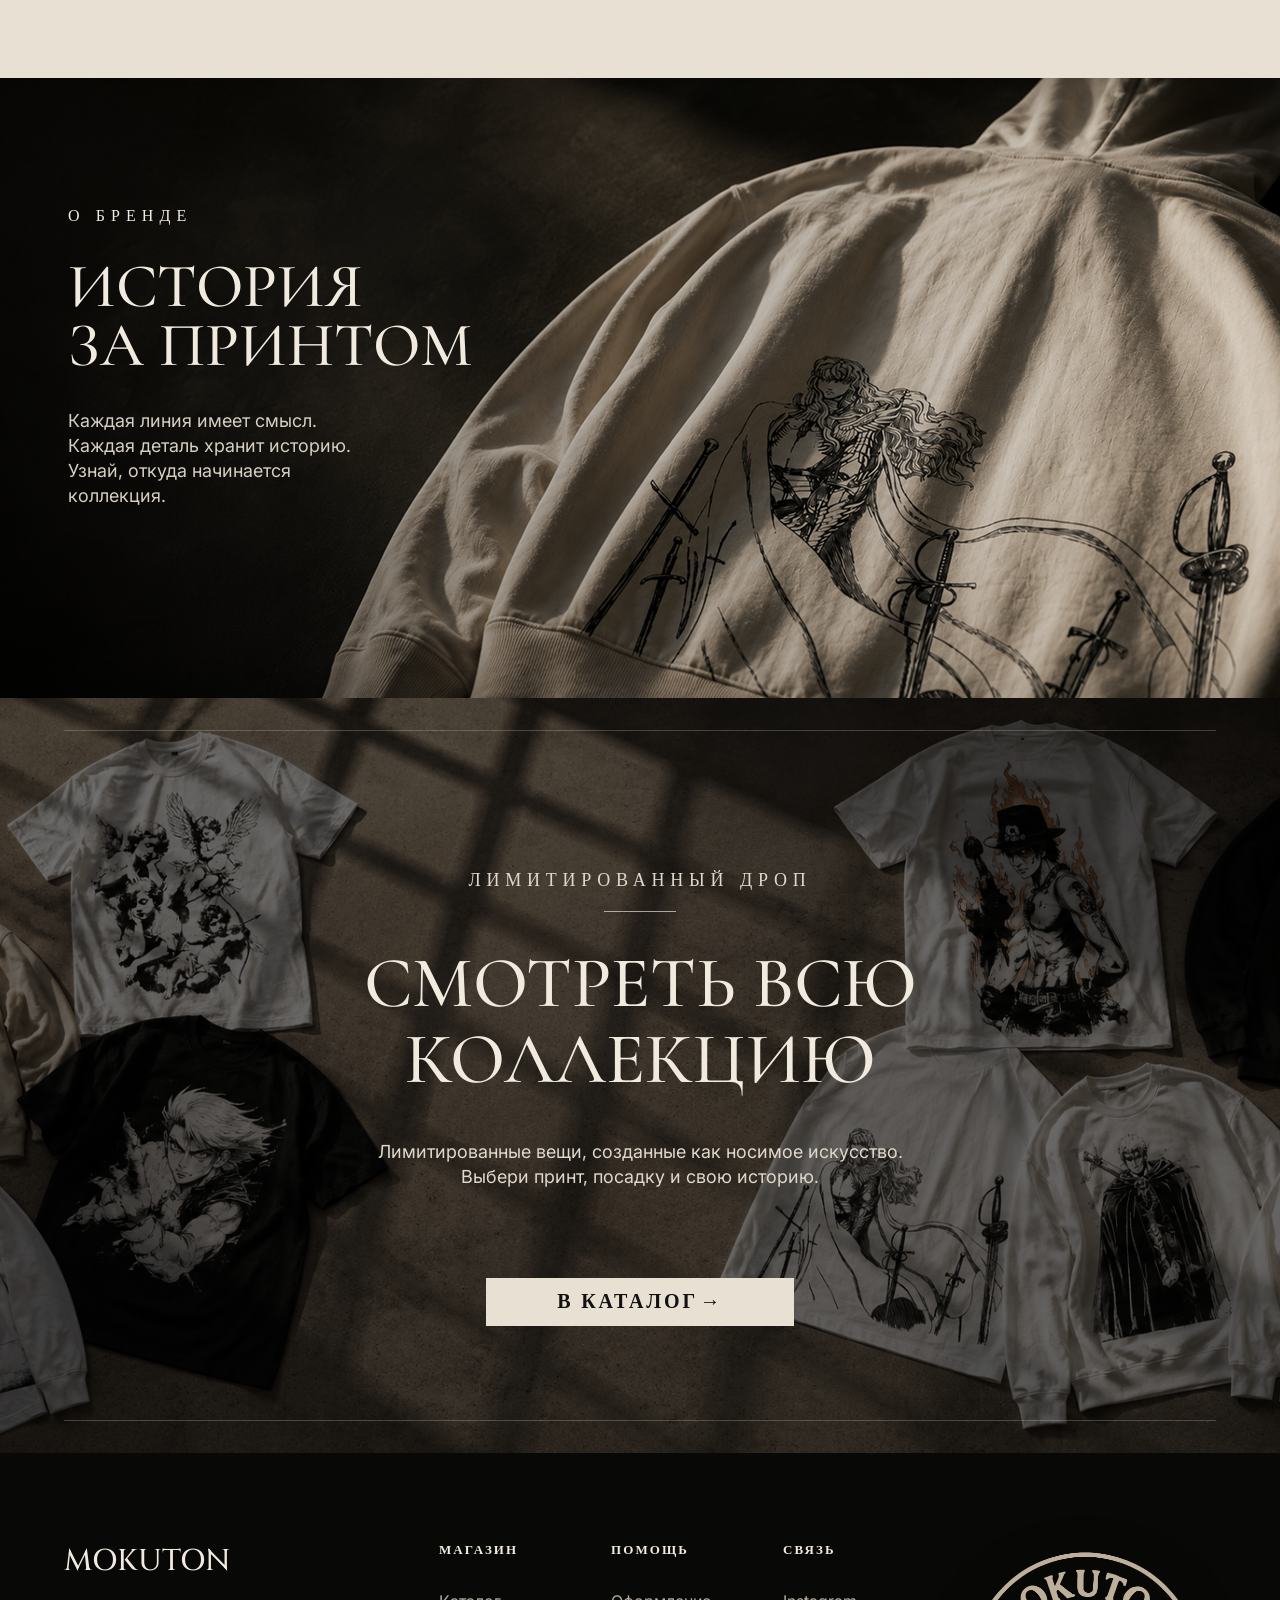
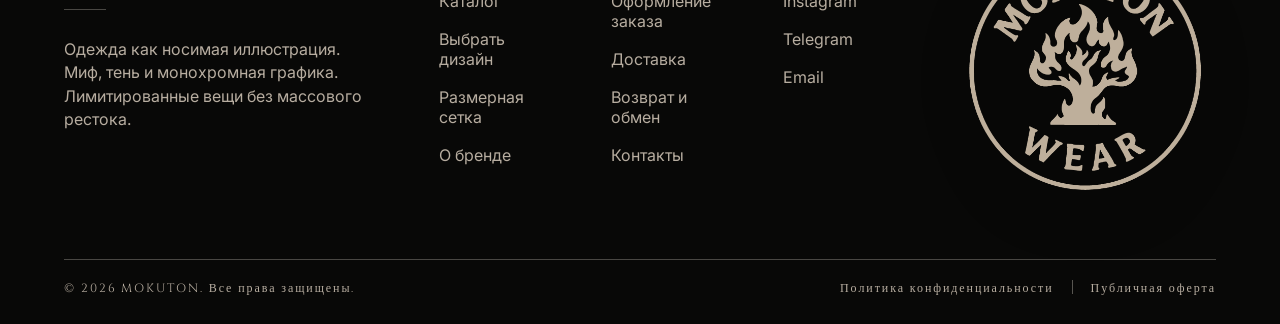
==== commit 01974c76: "Update index.html" ====
--- a/index.html
+++ b/index.html
@@ -67,17 +67,30 @@
 
     <section class="marquee">
       <div class="marquee-track">
-        <span>Доставка по всему миру</span>
-        <span>Лимитированный дроп</span>
-        <span>Плотный хлопок</span>
-        <span>Авторские принты</span>
-        <span>Без массового рестока</span>
-
-        <span>Доставка по всему миру</span>
-        <span>Лимитированный дроп</span>
-        <span>Плотный хлопок</span>
-        <span>Авторские принты</span>
-        <span>Без массового рестока</span>
+        <span>Доставка по СНГ</span>
+        <span>Индивидуальный дизайн</span>
+        <span>Премиум материалы</span>
+        <span>Вещи с аурой</span>
+        <span>Доставка по СНГ</span>
+        <span>Индивидуальный дизайн</span>
+        <span>Премиум материалы</span>
+        <span>Вещи с аурой</span>
+        <span>Доставка по СНГ</span>
+        <span>Индивидуальный дизайн</span>
+        <span>Премиум материалы</span>
+        <span>Вещи с аурой</span>
+        <span>Доставка по СНГ</span>
+        <span>Индивидуальный дизайн</span>
+        <span>Премиум материалы</span>
+        <span>Вещи с аурой</span>
+        <span>Доставка по СНГ</span>
+        <span>Индивидуальный дизайн</span>
+        <span>Премиум материалы</span>
+        <span>Вещи с аурой</span>
+        <span>Доставка по СНГ</span>
+        <span>Индивидуальный дизайн</span>
+        <span>Премиум материалы</span>
+        <span>Вещи с аурой</span>
       </div>
     </section>
 
@@ -85,9 +98,8 @@
       <div class="section-head">
         <h2>Создано как<br>арт-объект</h2>
         <p>
-          Плотный хлопок, детальная графика и ограниченный тираж.<br>
-          Каждая вещь задумана как носимая иллюстрация,<br>
-          а не базовый принт.
+          Каждая вещь задумана как носимая иллюстрация<br>
+          стойкости воли.
         </p>
       </div>
 
@@ -96,8 +108,8 @@
           <img src="img/quality-1.png" alt="">
           <div>
             <span>01</span>
-            <h3>Плотный хлопок</h3>
-            <p>Плотная ткань и структурный oversized-силуэт.</p>
+            <h3>Премиальные материалы</h3>
+            <p>Мы выбираем вещи из плотных, приятных к телу материалов, чтобы принт выглядел выразительно и носился долго.</p>
           </div>
         </article>
 
@@ -106,7 +118,7 @@
           <div>
             <span>02</span>
             <h3>Детальная графика</h3>
-            <p>Иллюстративный принт с чёткой монохромной детализацией.</p>
+            <p>Полноцветная DTF-печать позволяет сохранить тонкие линии, контраст и сложные детали иллюстрации.</p>
           </div>
         </article>
 
@@ -114,8 +126,8 @@
           <img src="img/quality-3.png" alt="">
           <div>
             <span>03</span>
-            <h3>Лимитированный дроп</h3>
-            <p>Небольшие партии без постоянного рестока.</p>
+            <h3>Независимый бренд</h3>
+            <p>Мы создаём смелые дизайны и уделяем внимание каждой детали — от графики до упаковки.</p>
           </div>
         </article>
       </div>
@@ -202,26 +214,25 @@
 
       <div>
         <h4>Магазин</h4>
-        <a href="catalog.html">Все товары</a>
-        <a href="catalog.html">Аниме</a>
-        <a href="catalog.html">Худи</a>
-        <a href="catalog.html">Футболки</a>
+        <a href="catalog.html">Каталог</a>
+        <a href="catalog.html">Выбрать дизайн</a>
+        <a href="size-guide.html">Размерная сетка</a>
+        <a href="index.html">О бренде</a>
       </div>
 
       <div>
         <h4>Помощь</h4>
+        <a href="delivery.html#order">Оформление заказа</a>
         <a href="delivery.html#shipping">Доставка</a>
-        <a href="delivery.html#returns">Возврат</a>
-        <a href="size-guide.html">Размерная сетка</a>
+        <a href="delivery.html#returns">Возврат и обмен</a>
         <a href="contacts.html">Контакты</a>
-        <a href="offer.html">Публичная оферта</a>
-      </div>
-
-      <div>
-        <h4>Соцсети</h4>
-        <a href="contacts.html">Instagram</a>
-        <a href="contacts.html">VK</a>
-        <a href="contacts.html">Telegram</a>
+      </div>
+
+      <div>
+        <h4>Связь</h4>
+        <a href="https://instagram.com/moku.tonwear" target="_blank" rel="noopener noreferrer">Instagram</a>
+        <a href="https://t.me/mokuton_wear" target="_blank" rel="noopener noreferrer">Telegram</a>
+        <a href="mailto:mokuton.orders@gmail.com">Email</a>
       </div>
 
       <div class="footer-logo-card">
--- a/css/style.css
+++ b/css/style.css
@@ -6467,3 +6467,252 @@
     transition: none !important;
   }
 }
+
+/* === MOKUTON SIZE GUIDE RETURN TO ORDER === */
+/* Кнопка появляется только если size-guide.html открыт из карточки выбранного товара. */
+
+.size-guide-return {
+  margin: 0 0 24px;
+  padding: 18px;
+  border: 1px solid rgba(241, 234, 223, 0.22);
+  background:
+    radial-gradient(circle at 86% 16%, rgba(232, 224, 211, 0.12), transparent 32%),
+    rgba(232, 224, 211, 0.045);
+}
+
+.size-guide-return span {
+  display: block;
+  margin-bottom: 12px;
+  color: rgba(241, 234, 223, 0.52);
+  font-family: "Cinzel", serif;
+  font-size: 10px;
+  letter-spacing: 0.16em;
+  text-transform: uppercase;
+}
+
+.size-guide-return-btn {
+  width: 100%;
+  min-height: 46px;
+  display: inline-flex !important;
+  align-items: center;
+  justify-content: center;
+  margin: 0 !important;
+  padding: 0 16px !important;
+  border: 1px solid rgba(241, 234, 223, 0.34) !important;
+  background: var(--cream);
+  color: #111 !important;
+  font-family: "Cinzel", serif;
+  font-size: 12px;
+  letter-spacing: 0.13em;
+  line-height: 1.15;
+  text-align: center;
+  text-transform: uppercase;
+  transition:
+    transform 0.24s ease,
+    filter 0.24s ease,
+    box-shadow 0.24s ease;
+}
+
+.size-guide-return-btn:hover,
+.size-guide-return-btn:focus-visible {
+  transform: translateY(-2px);
+  filter: brightness(1.04);
+  box-shadow:
+    0 14px 30px rgba(0, 0, 0, 0.22),
+    0 0 24px rgba(232, 224, 211, 0.10);
+}
+
+@media (max-width: 900px) {
+  .size-guide-return {
+    margin-bottom: 20px;
+  }
+}
+
+@media (max-width: 640px) {
+  .size-guide-return {
+    padding: 16px;
+  }
+
+  .size-guide-return-btn {
+    min-height: 48px;
+    font-size: 11px;
+    letter-spacing: 0.11em;
+  }
+}
+/* === MOKUTON GLOBAL SCROLLBAR === */
+/* Бежевый ползунок на черном фоне страницы */
+
+html {
+  scrollbar-width: thin;
+  scrollbar-color: var(--cream) var(--black);
+}
+
+/* Chrome, Edge, Safari */
+::-webkit-scrollbar {
+  width: 10px;
+  height: 10px;
+}
+
+::-webkit-scrollbar-track {
+  background: var(--black);
+}
+
+::-webkit-scrollbar-thumb {
+  background: var(--cream);
+  border-radius: 999px;
+  border: 2px solid var(--black);
+}
+
+::-webkit-scrollbar-thumb:hover {
+  background: #fff4e4;
+}
+
+/* === MOKUTON TELEGRAM LINK === */
+/* Бежевая подчёркнутая ссылка с мягким свечением и лёгким дрожанием при наведении. */
+
+.telegram-link {
+  display: inline-block;
+  color: var(--cream);
+  text-decoration-line: underline;
+  text-decoration-thickness: 1px;
+  text-underline-offset: 4px;
+  text-decoration-color: rgba(232, 224, 211, 0.68);
+  transition:
+    color 0.24s ease,
+    text-shadow 0.24s ease,
+    text-decoration-color 0.24s ease;
+}
+
+@keyframes mokuton-telegram-tremble {
+  0%,
+  100% {
+    transform: translate3d(0, 0, 0) rotate(0);
+  }
+
+  20% {
+    transform: translate3d(-0.7px, 0, 0) rotate(-0.12deg);
+  }
+
+  40% {
+    transform: translate3d(0.7px, -0.2px, 0) rotate(0.12deg);
+  }
+
+  60% {
+    transform: translate3d(-0.5px, 0.2px, 0) rotate(-0.08deg);
+  }
+
+  80% {
+    transform: translate3d(0.5px, 0, 0) rotate(0.08deg);
+  }
+}
+
+@media (hover: hover) and (pointer: fine) {
+  .telegram-link:hover,
+  .telegram-link:focus-visible {
+    color: #fff4e4;
+    text-decoration-color: currentColor;
+    text-shadow:
+      0 0 10px rgba(232, 224, 211, 0.34),
+      0 0 24px rgba(232, 224, 211, 0.14);
+    animation: mokuton-telegram-tremble 0.38s ease-in-out infinite;
+  }
+}
+
+@media (prefers-reduced-motion: reduce) {
+  .telegram-link {
+    animation: none !important;
+    transition: none !important;
+  }
+}
+
+/* =========================================================
+   MOKUTON MOBILE HEADER MENU FONT SIZE
+   Увеличенный текст пунктов меню только на мобильных устройствах.
+   ========================================================= */
+
+@media (max-width: 900px) {
+  .header .nav > a,
+  .header .nav .nav-dropdown-trigger {
+    font-size: 13px !important;
+    line-height: 1.15;
+    letter-spacing: 0.085em !important;
+  }
+
+  .nav-dropdown-title {
+    font-size: 15px !important;
+  }
+
+  .nav-dropdown-menu a {
+    font-size: 17px !important;
+    line-height: 1.25;
+  }
+}
+
+@media (max-width: 380px) and (orientation: portrait) {
+  .header .nav > a,
+  .header .nav .nav-dropdown-trigger {
+    font-size: 12px !important;
+    letter-spacing: 0.055em !important;
+  }
+
+  .nav-dropdown-menu a {
+    font-size: 16px !important;
+  }
+}
+/* =========================================================
+   MOKUTON CONTACT CARDS FINAL FIX
+   Три контакта занимают всю ширину блока.
+   Instagram показывается коротким именем, email не разрывается внутри адреса.
+   ========================================================= */
+
+.contact-grid {
+  grid-template-columns: repeat(3, minmax(0, 1fr));
+}
+
+.contact-card a,
+.contact-card strong {
+  overflow-wrap: normal;
+  word-break: normal;
+}
+
+.contact-card .contact-value {
+  width: fit-content;
+  max-width: 100%;
+  white-space: nowrap;
+}
+
+.contact-card .contact-email {
+  font-size: clamp(16px, 1.38vw, 20px);
+  letter-spacing: 0;
+}
+
+@media (max-width: 1180px) {
+  .contact-grid {
+    grid-template-columns: repeat(2, minmax(0, 1fr));
+  }
+
+  .contact-card .contact-email {
+    font-size: 20px;
+  }
+}
+
+@media (max-width: 620px) {
+  .contact-grid {
+    grid-template-columns: 1fr;
+  }
+
+  .contact-card .contact-email {
+    font-size: clamp(16px, 5vw, 18px);
+  }
+}
+
+@media (max-width: 360px) {
+  .contact-card {
+    padding-left: 18px;
+    padding-right: 18px;
+  }
+
+  .contact-card .contact-email {
+    font-size: 15px;
+  }
+}
